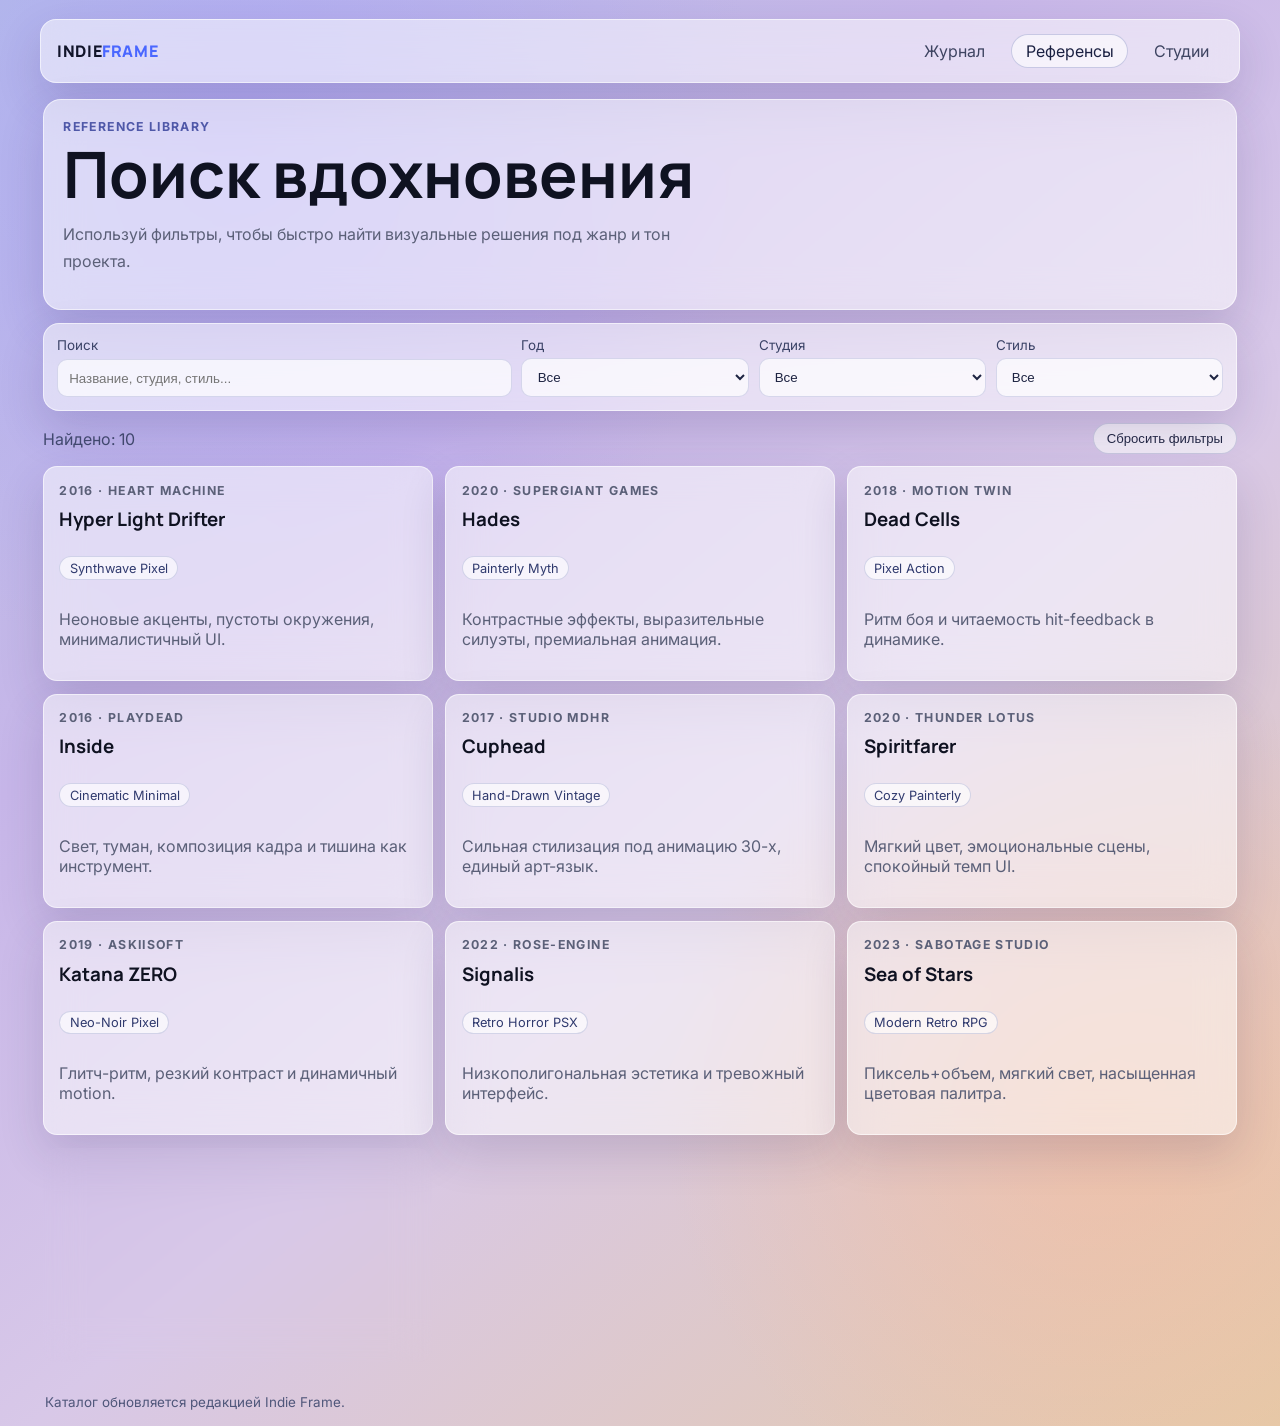
==== references.html @ a99dfbef "Refine UI to modern glassmorphism editorial style" ====
<!doctype html>
<html lang="ru">
  <head>
    <meta charset="UTF-8" />
    <meta name="viewport" content="width=device-width, initial-scale=1.0" />
    <title>Каталог референсов · Indie Frame</title>
    <meta
      name="description"
      content="Поиск референсов для инди игр по годам, студиям и визуальным стилям."
    />
    <link rel="preconnect" href="https://fonts.googleapis.com" />
    <link rel="preconnect" href="https://fonts.gstatic.com" crossorigin />
    <link
      href="https://fonts.googleapis.com/css2?family=Inter:wght@400;500;700;900&family=Manrope:wght@600;700;800&display=swap"
      rel="stylesheet"
    />
    <link rel="stylesheet" href="./styles.css" />
  </head>
  <body>
    <div class="grain"></div>
    <header class="topbar">
      <a class="brand" href="./index.html">INDIE<span>FRAME</span></a>
      <nav>
        <a href="./index.html">Журнал</a>
        <a class="active" href="./references.html">Референсы</a>
        <a href="./studios.html">Студии</a>
      </nav>
    </header>

    <main class="page">
      <section class="page-header">
        <p class="meta">Reference Library</p>
        <h1>Поиск вдохновения</h1>
        <p class="lead">
          Используй фильтры, чтобы быстро найти визуальные решения под жанр и
          тон проекта.
        </p>
      </section>

      <section class="filters">
        <label>
          Поиск
          <input id="searchInput" type="search" placeholder="Название, студия, стиль..." />
        </label>
        <label>
          Год
          <select id="yearFilter"></select>
        </label>
        <label>
          Студия
          <select id="studioFilter"></select>
        </label>
        <label>
          Стиль
          <select id="styleFilter"></select>
        </label>
      </section>

      <section class="result-row">
        <p id="resultCount">Найдено: 0</p>
        <button id="clearFilters" class="btn ghost small">Сбросить фильтры</button>
      </section>

      <section id="referenceGrid" class="reference-grid"></section>
    </main>

    <footer class="footer">
      <p>Каталог обновляется редакцией Indie Frame.</p>
    </footer>
    <script src="./app.js"></script>
  </body>
</html>
---- styles.css ----
:root {
  --text: #0f1221;
  --muted: #5b6078;
  --line: rgba(255, 255, 255, 0.58);
  --panel: rgba(255, 255, 255, 0.52);
  --panel-strong: rgba(255, 255, 255, 0.7);
  --accent: #4a67ff;
  --accent-soft: #8a65ff;
}

* { box-sizing: border-box; }

body {
  margin: 0;
  font-family: Inter, sans-serif;
  color: var(--text);
  background:
    radial-gradient(circle at 18% 10%, rgba(170, 154, 255, 0.5), transparent 32%),
    radial-gradient(circle at 86% 78%, rgba(255, 184, 145, 0.46), transparent 28%),
    linear-gradient(140deg, #b4bee6 0%, #c7b6e9 32%, #d8c8e8 58%, #e5c9a8 100%);
  min-height: 100vh;
}

.grain {
  position: fixed;
  inset: 0;
  pointer-events: none;
  opacity: 0.08;
  background-image: radial-gradient(rgba(255, 255, 255, 0.8) 0.5px, transparent 0.5px);
  background-size: 2px 2px;
}

.topbar,
.hero.editorial,
.feature-card,
.page-header,
.filters,
.ref-card,
.studio-card,
.quick-card,
.hero-media-card {
  border: 1px solid var(--line);
  background: var(--panel);
  backdrop-filter: blur(18px);
  -webkit-backdrop-filter: blur(18px);
  box-shadow: 0 18px 45px rgba(46, 34, 90, 0.16);
}

.topbar {
  max-width: 1200px;
  margin: 1.2rem auto 0;
  padding: 0.85rem 1rem;
  border-radius: 16px;
  display: flex;
  justify-content: space-between;
  align-items: center;
}

.brand {
  text-decoration: none;
  color: #11142a;
  font-family: Manrope, sans-serif;
  font-weight: 800;
  letter-spacing: 0.04em;
}
.brand span { color: var(--accent); }

nav { display: flex; gap: 0.7rem; }
nav a {
  text-decoration: none;
  color: #3e4461;
  padding: 0.38rem 0.84rem;
  border-radius: 999px;
  border: 1px solid transparent;
}
nav a:hover,
nav a.active {
  border-color: rgba(102, 113, 177, 0.32);
  background: rgba(255, 255, 255, 0.62);
  color: #1b2142;
}

.page {
  max-width: 1200px;
  margin: 1rem auto 2rem;
  padding: 0 0.2rem;
}

.hero.editorial {
  border-radius: 28px;
  padding: 1.5rem;
  display: grid;
  grid-template-columns: 1.2fr 0.9fr;
  gap: 1rem;
}

.meta {
  margin: 0;
  color: #4f58a8;
  font-size: 0.77rem;
  letter-spacing: 0.11em;
  text-transform: uppercase;
  font-weight: 700;
}

h1, h2, h3, h4 {
  margin: 0.55rem 0 0.7rem;
  font-family: Manrope, sans-serif;
  color: #0f1221;
}

h1 {
  font-size: clamp(2rem, 5vw, 4rem);
  line-height: 0.98;
  max-width: 680px;
}

.lead {
  color: var(--muted);
  max-width: 650px;
  line-height: 1.65;
}

.hero-actions {
  display: flex;
  gap: 0.6rem;
  margin-top: 1rem;
}

.btn {
  text-decoration: none;
  border-radius: 999px;
  padding: 0.72rem 1.05rem;
  border: 1px solid rgba(105, 114, 170, 0.28);
  color: #232845;
  font-size: 0.92rem;
  background: rgba(255, 255, 255, 0.65);
}

.btn.primary {
  background: linear-gradient(95deg, #141829, #2a2f4d);
  color: #f7f8ff;
  border: none;
  box-shadow: 0 10px 24px rgba(21, 25, 48, 0.22);
}

.btn.small {
  cursor: pointer;
  padding: 0.45rem 0.8rem;
  font-size: 0.82rem;
}

.hero-proof {
  display: flex;
  gap: 0.6rem;
  flex-wrap: wrap;
  margin-top: 1rem;
}

.hero-proof span {
  background: rgba(255, 255, 255, 0.7);
  border: 1px solid rgba(114, 123, 180, 0.28);
  border-radius: 999px;
  padding: 0.32rem 0.65rem;
  font-size: 0.8rem;
  color: #2f365e;
}

.hero-media-card {
  border-radius: 22px;
  padding: 0.95rem;
}

.media-preview {
  border-radius: 16px;
  height: 200px;
  background:
    linear-gradient(180deg, rgba(17, 18, 31, 0.08), rgba(17, 18, 31, 0.28)),
    url("https://images.unsplash.com/photo-1511512578047-dfb367046420?auto=format&fit=crop&w=1200&q=80")
    center/cover;
}

.muted-text {
  color: var(--muted);
  margin: 0.7rem 0;
  font-size: 0.9rem;
}

.mini-stat {
  border: 1px solid rgba(103, 115, 184, 0.23);
  background: rgba(255, 255, 255, 0.72);
  border-radius: 12px;
  padding: 0.5rem 0.6rem;
}

.mini-stat strong { display: block; color: #1f2b6e; }
.mini-stat span { color: var(--muted); font-size: 0.82rem; }

.quick-cards {
  margin-top: 0.9rem;
  display: grid;
  grid-template-columns: repeat(3, 1fr);
  gap: 0.8rem;
}

.quick-card {
  border-radius: 16px;
  padding: 0.9rem;
}

.quick-card p { margin: 0; color: var(--muted); }

.mag-grid {
  margin-top: 0.9rem;
  display: grid;
  grid-template-columns: repeat(12, 1fr);
  gap: 0.8rem;
}

.feature-card {
  grid-column: span 4;
  border-radius: 16px;
  padding: 1rem;
}

.feature-card p { color: var(--muted); }

.feature-card.cover {
  grid-column: span 8;
  min-height: 260px;
  background:
    linear-gradient(180deg, rgba(255, 255, 255, 0.46), rgba(255, 255, 255, 0.68)),
    url("https://images.unsplash.com/photo-1526374965328-7f61d4dc18c5?auto=format&fit=crop&w=1400&q=80")
    center/cover;
}

.feature-card.wide { grid-column: span 8; }

.link-inline {
  color: var(--accent);
  text-decoration: none;
  font-weight: 700;
}

.page-header {
  border-radius: 18px;
  padding: 1.2rem;
}

.filters {
  margin-top: 0.8rem;
  border-radius: 16px;
  padding: 0.8rem;
  display: grid;
  grid-template-columns: 2fr repeat(3, 1fr);
  gap: 0.6rem;
}

.filters label {
  display: grid;
  gap: 0.35rem;
  color: #3a4266;
  font-size: 0.84rem;
}

.filters input,
.filters select {
  width: 100%;
  border-radius: 10px;
  border: 1px solid rgba(116, 125, 185, 0.26);
  background: var(--panel-strong);
  padding: 0.62rem 0.7rem;
  color: #1e2442;
}

.result-row {
  margin-top: 0.75rem;
  display: flex;
  justify-content: space-between;
  align-items: center;
}
.result-row p { margin: 0; color: #434b70; }

.reference-grid {
  margin-top: 0.75rem;
  display: grid;
  grid-template-columns: repeat(3, 1fr);
  gap: 0.8rem;
}

.ref-card {
  border-radius: 14px;
  padding: 0.95rem;
}

.ref-card p { color: var(--muted); }
.ref-card .tag {
  display: inline-block;
  border-radius: 999px;
  border: 1px solid rgba(102, 112, 177, 0.25);
  background: rgba(255, 255, 255, 0.65);
  padding: 0.2rem 0.58rem;
  color: #303a6e;
  font-size: 0.8rem;
}

.studio-grid {
  margin-top: 0.9rem;
  display: grid;
  grid-template-columns: repeat(3, 1fr);
  gap: 0.8rem;
}

.studio-card {
  border-radius: 14px;
  padding: 0.95rem;
}
.studio-card p { color: var(--muted); }
.studio-card span { color: #414c86; font-size: 0.84rem; }

.footer {
  max-width: 1200px;
  margin: 0 auto 1rem;
  padding: 0 0.3rem;
  color: #4f567a;
  font-size: 0.84rem;
}

@media (max-width: 980px) {
  .hero.editorial { grid-template-columns: 1fr; }
  .filters { grid-template-columns: 1fr; }
  .quick-cards,
  .reference-grid,
  .studio-grid { grid-template-columns: 1fr 1fr; }
  .feature-card,
  .feature-card.cover,
  .feature-card.wide { grid-column: span 12; }
}

@media (max-width: 640px) {
  nav { display: none; }
  .quick-cards,
  .reference-grid,
  .studio-grid { grid-template-columns: 1fr; }
  .hero.editorial,
  .page-header { padding: 1rem; }
}
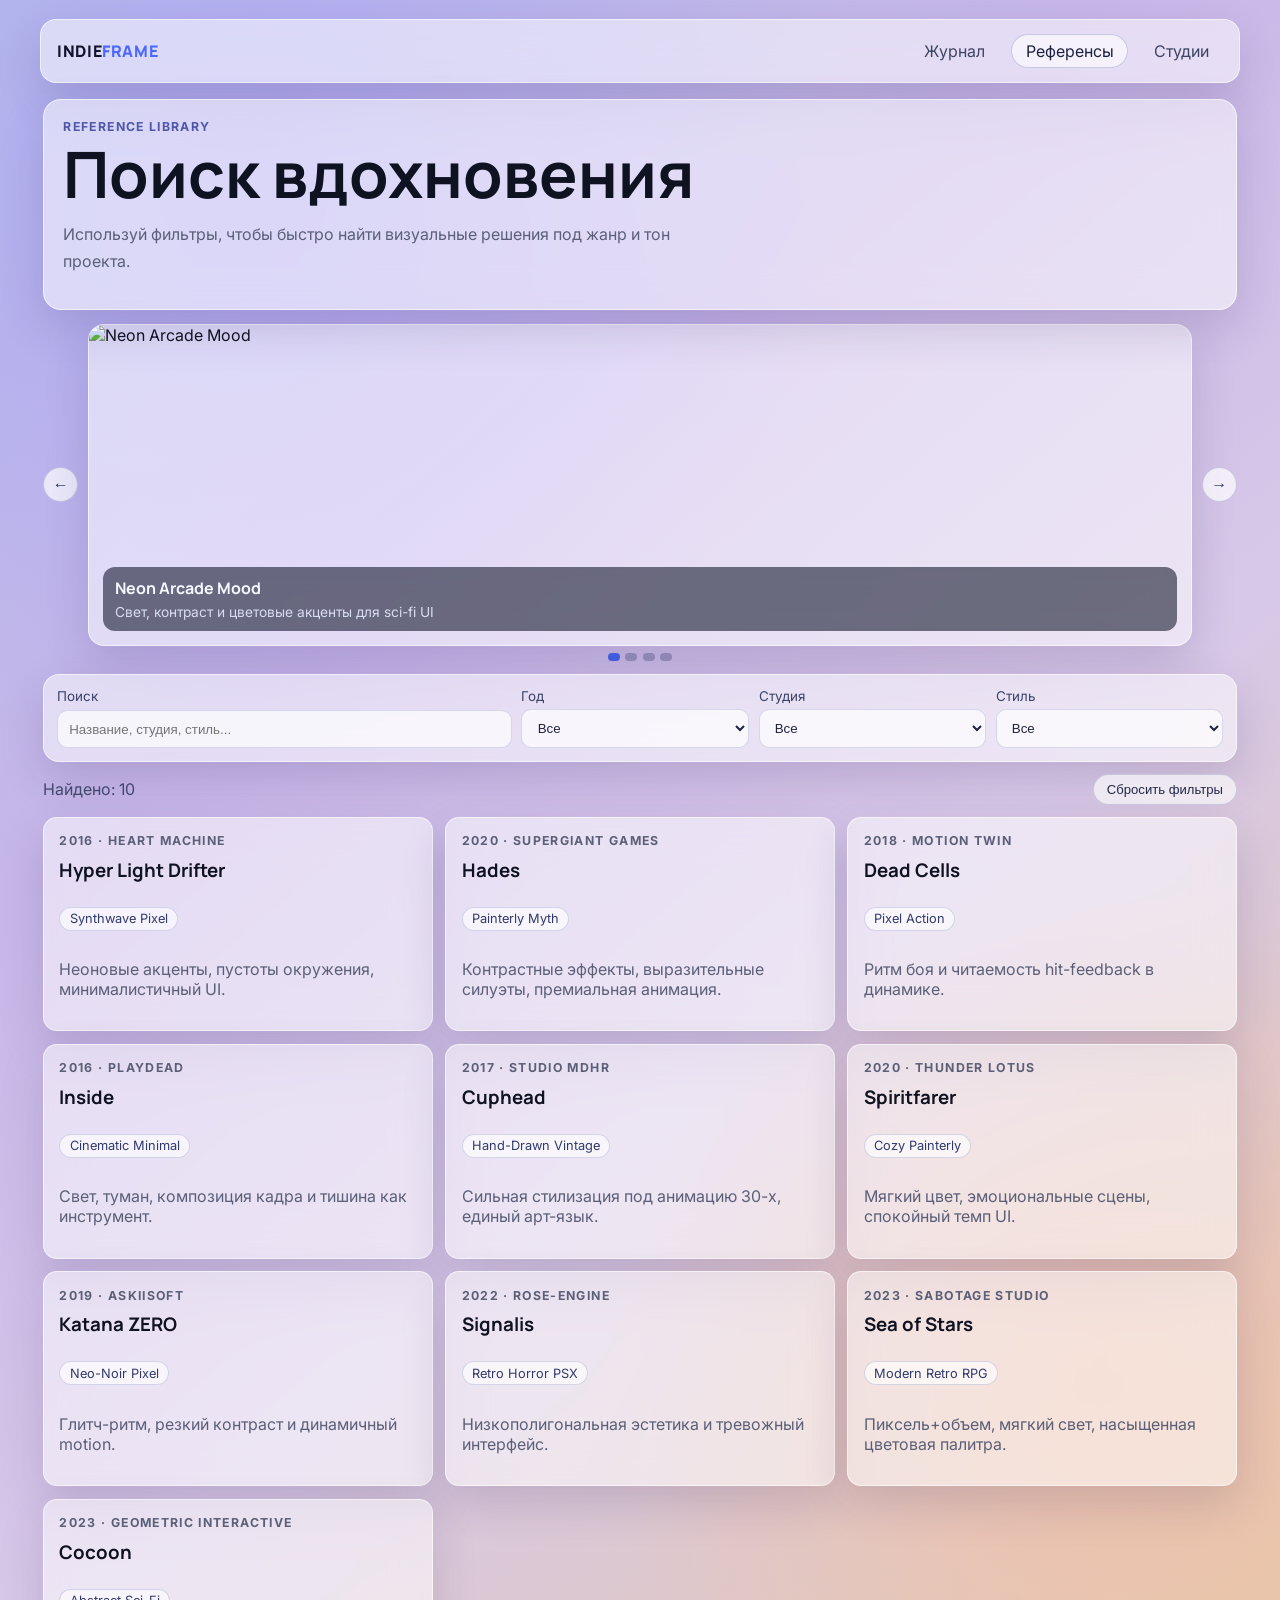
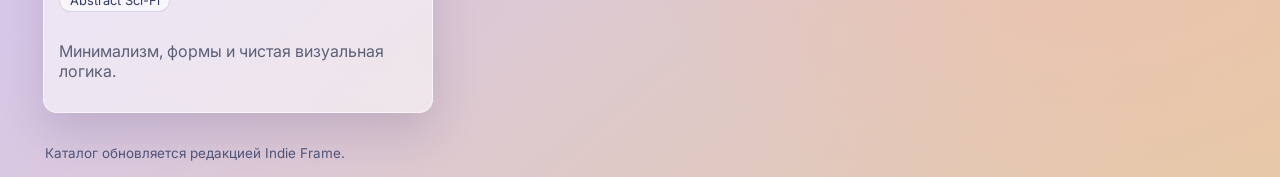
==== commit c39f2a94: "Add inspirational references carousel with real images" ====
--- a/references.html
+++ b/references.html
@@ -37,6 +37,17 @@
         </p>
       </section>
 
+      <section class="carousel" aria-label="Карусель визуальных референсов">
+        <div class="carousel-frame">
+          <button id="carouselPrev" class="carousel-btn" type="button" aria-label="Предыдущий слайд">←</button>
+          <div class="carousel-track-wrap">
+            <div id="carouselTrack" class="carousel-track"></div>
+          </div>
+          <button id="carouselNext" class="carousel-btn" type="button" aria-label="Следующий слайд">→</button>
+        </div>
+        <div id="carouselDots" class="carousel-dots" aria-label="Навигация по слайдам"></div>
+      </section>
+
       <section class="filters">
         <label>
           Поиск
--- a/styles.css
+++ b/styles.css
@@ -135,6 +135,12 @@
   color: #232845;
   font-size: 0.92rem;
   background: rgba(255, 255, 255, 0.65);
+  display: inline-flex;
+  align-items: center;
+  gap: 0.52rem;
+  position: relative;
+  overflow: hidden;
+  transition: transform 220ms ease, box-shadow 220ms ease, background 220ms ease;
 }
 
 .btn.primary {
@@ -142,6 +148,62 @@
   color: #f7f8ff;
   border: none;
   box-shadow: 0 10px 24px rgba(21, 25, 48, 0.22);
+}
+
+.btn::before {
+  content: "";
+  position: absolute;
+  inset: -130% auto -130% -40%;
+  width: 34%;
+  background: linear-gradient(90deg, transparent, rgba(255, 255, 255, 0.38), transparent);
+  transform: rotate(18deg) translateX(-260%);
+  transition: transform 500ms ease;
+}
+
+.btn:hover::before {
+  transform: rotate(18deg) translateX(420%);
+}
+
+.btn:hover {
+  transform: translateY(-2px);
+  box-shadow: 0 14px 30px rgba(32, 39, 78, 0.18);
+}
+
+.cta .btn-icon {
+  width: 1.3rem;
+  height: 1.3rem;
+  display: inline-flex;
+  align-items: center;
+  justify-content: center;
+  border-radius: 999px;
+  font-size: 0.78rem;
+  background: rgba(255, 255, 255, 0.18);
+  border: 1px solid rgba(255, 255, 255, 0.22);
+  transition: transform 220ms ease, box-shadow 220ms ease;
+}
+
+.cta .btn-trail {
+  transition: transform 220ms ease, opacity 220ms ease;
+  opacity: 0.75;
+}
+
+.cta:hover .btn-icon {
+  transform: scale(1.08) rotate(-8deg);
+  box-shadow: 0 0 0 6px rgba(255, 255, 255, 0.08);
+}
+
+.cta:hover .btn-trail {
+  transform: translateX(4px);
+  opacity: 1;
+}
+
+.btn.primary .btn-icon {
+  background: rgba(255, 255, 255, 0.12);
+}
+
+.btn.ghost .btn-icon {
+  background: rgba(74, 103, 255, 0.08);
+  border-color: rgba(74, 103, 255, 0.22);
 }
 
 .btn.small {
@@ -245,6 +307,98 @@
 .page-header {
   border-radius: 18px;
   padding: 1.2rem;
+}
+
+.carousel {
+  margin-top: 0.85rem;
+}
+
+.carousel-frame {
+  display: grid;
+  grid-template-columns: auto 1fr auto;
+  gap: 0.6rem;
+  align-items: center;
+}
+
+.carousel-track-wrap {
+  overflow: hidden;
+  border-radius: 16px;
+  border: 1px solid var(--line);
+  background: var(--panel);
+  box-shadow: 0 18px 45px rgba(46, 34, 90, 0.16);
+}
+
+.carousel-track {
+  display: flex;
+  transition: transform 360ms ease;
+  will-change: transform;
+}
+
+.carousel-slide {
+  min-width: 100%;
+  position: relative;
+  height: 320px;
+}
+
+.carousel-slide img {
+  width: 100%;
+  height: 100%;
+  object-fit: cover;
+  display: block;
+}
+
+.carousel-caption {
+  position: absolute;
+  left: 0.9rem;
+  right: 0.9rem;
+  bottom: 0.9rem;
+  border-radius: 12px;
+  background: rgba(17, 22, 42, 0.58);
+  color: #edf2ff;
+  padding: 0.65rem 0.75rem;
+  backdrop-filter: blur(10px);
+}
+
+.carousel-caption h4 {
+  margin: 0 0 0.3rem;
+  color: #f6f8ff;
+}
+
+.carousel-caption p {
+  margin: 0;
+  color: #d7ddf3;
+  font-size: 0.86rem;
+}
+
+.carousel-btn {
+  border: 1px solid rgba(105, 114, 170, 0.32);
+  background: rgba(255, 255, 255, 0.7);
+  border-radius: 999px;
+  width: 2.2rem;
+  height: 2.2rem;
+  cursor: pointer;
+  color: #27305a;
+  font-size: 1rem;
+}
+
+.carousel-dots {
+  display: flex;
+  gap: 0.35rem;
+  justify-content: center;
+  margin-top: 0.45rem;
+}
+
+.carousel-dots button {
+  width: 0.5rem;
+  height: 0.5rem;
+  border-radius: 999px;
+  border: none;
+  background: rgba(40, 50, 95, 0.3);
+  cursor: pointer;
+}
+
+.carousel-dots button.active {
+  background: #425ddd;
 }
 
 .filters {
@@ -335,6 +489,7 @@
   .feature-card,
   .feature-card.cover,
   .feature-card.wide { grid-column: span 12; }
+  .carousel-slide { height: 260px; }
 }
 
 @media (max-width: 640px) {
@@ -344,4 +499,7 @@
   .studio-grid { grid-template-columns: 1fr; }
   .hero.editorial,
   .page-header { padding: 1rem; }
-}
+  .carousel-frame { grid-template-columns: 1fr; }
+  .carousel-btn { display: none; }
+  .carousel-slide { height: 220px; }
+}
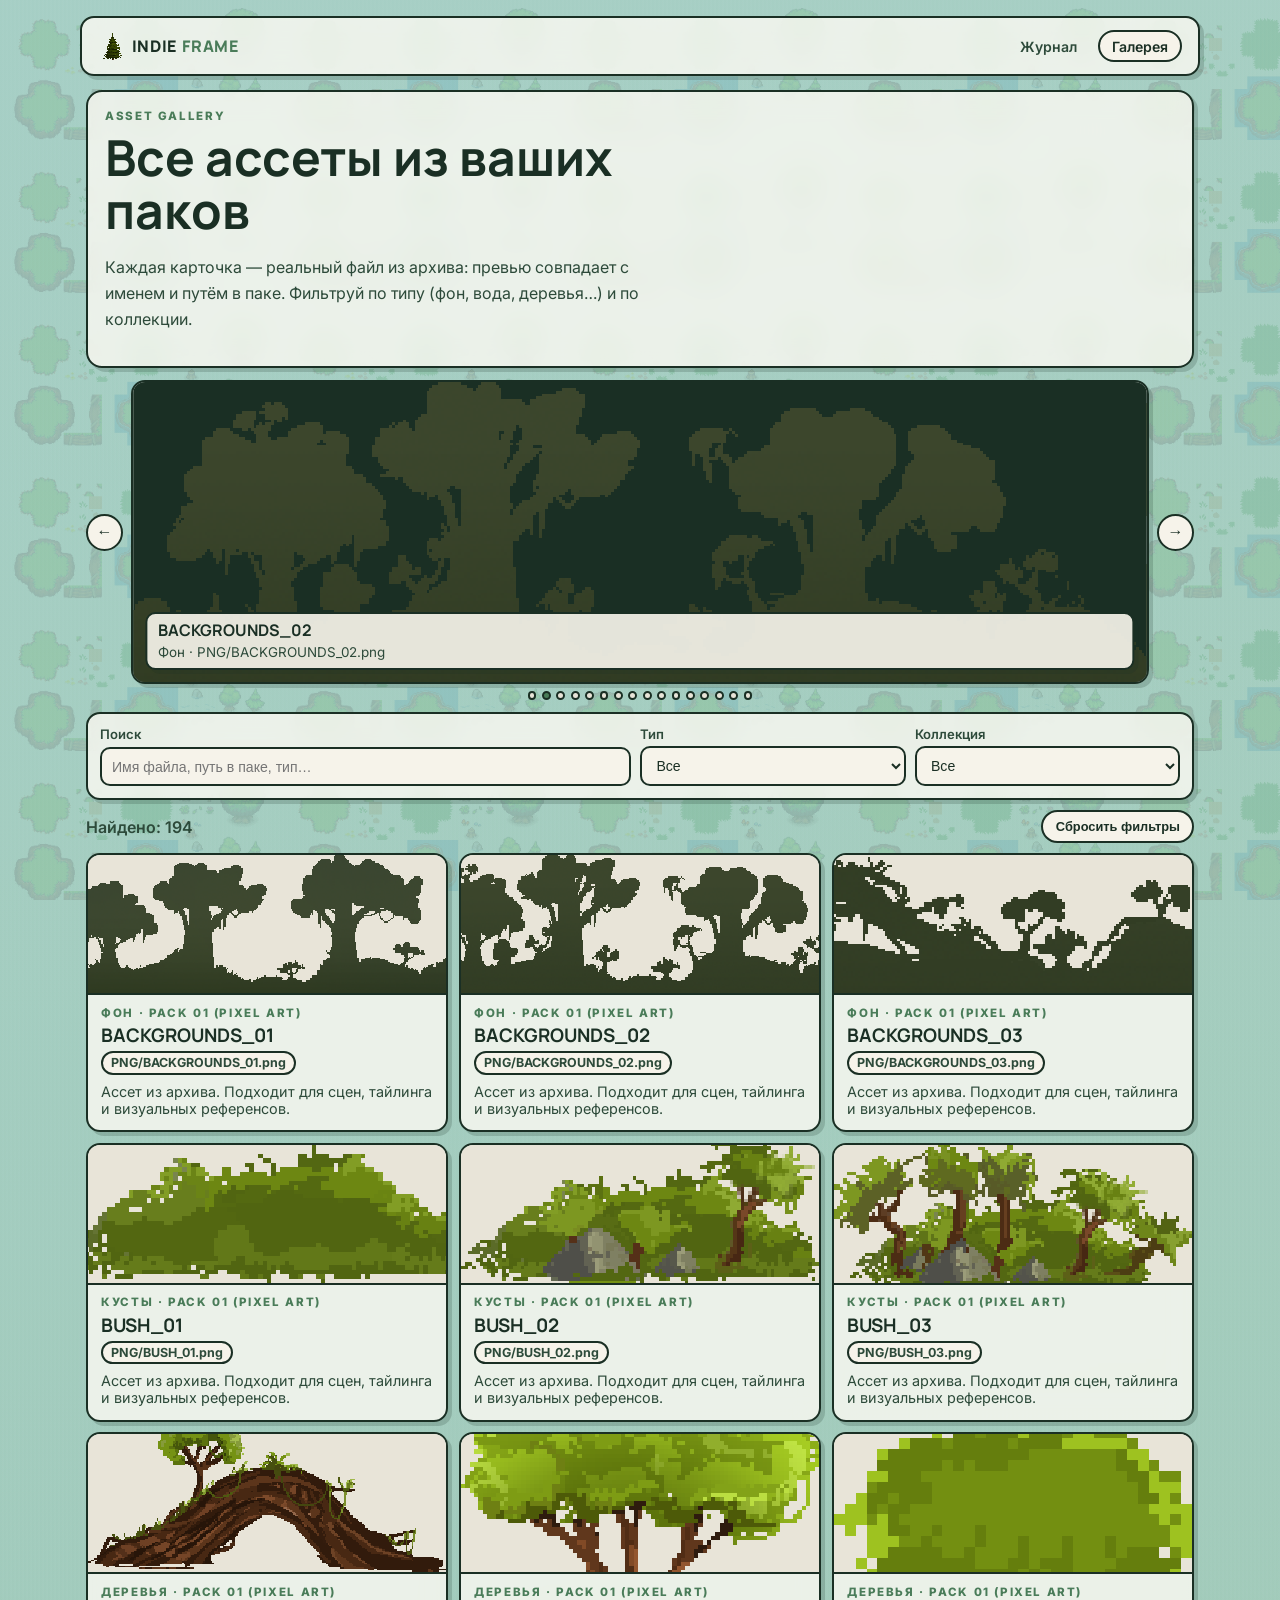
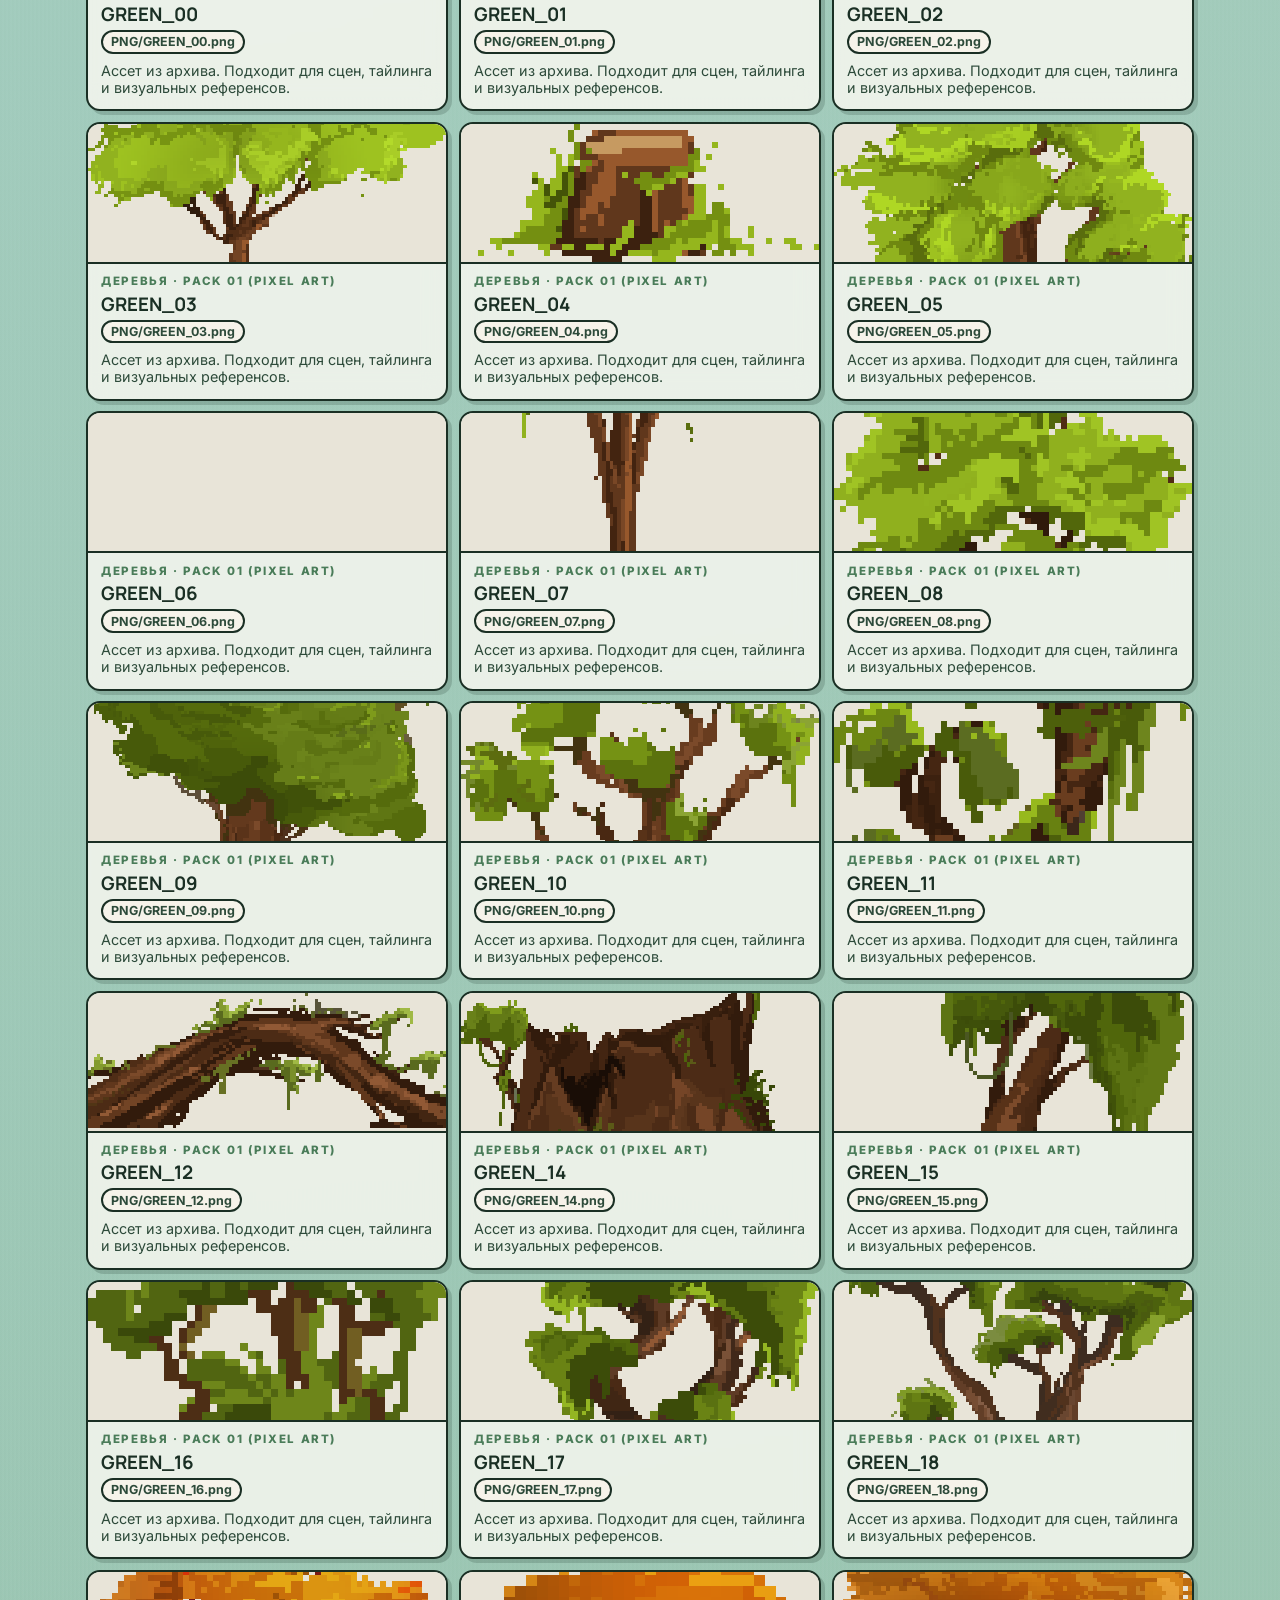
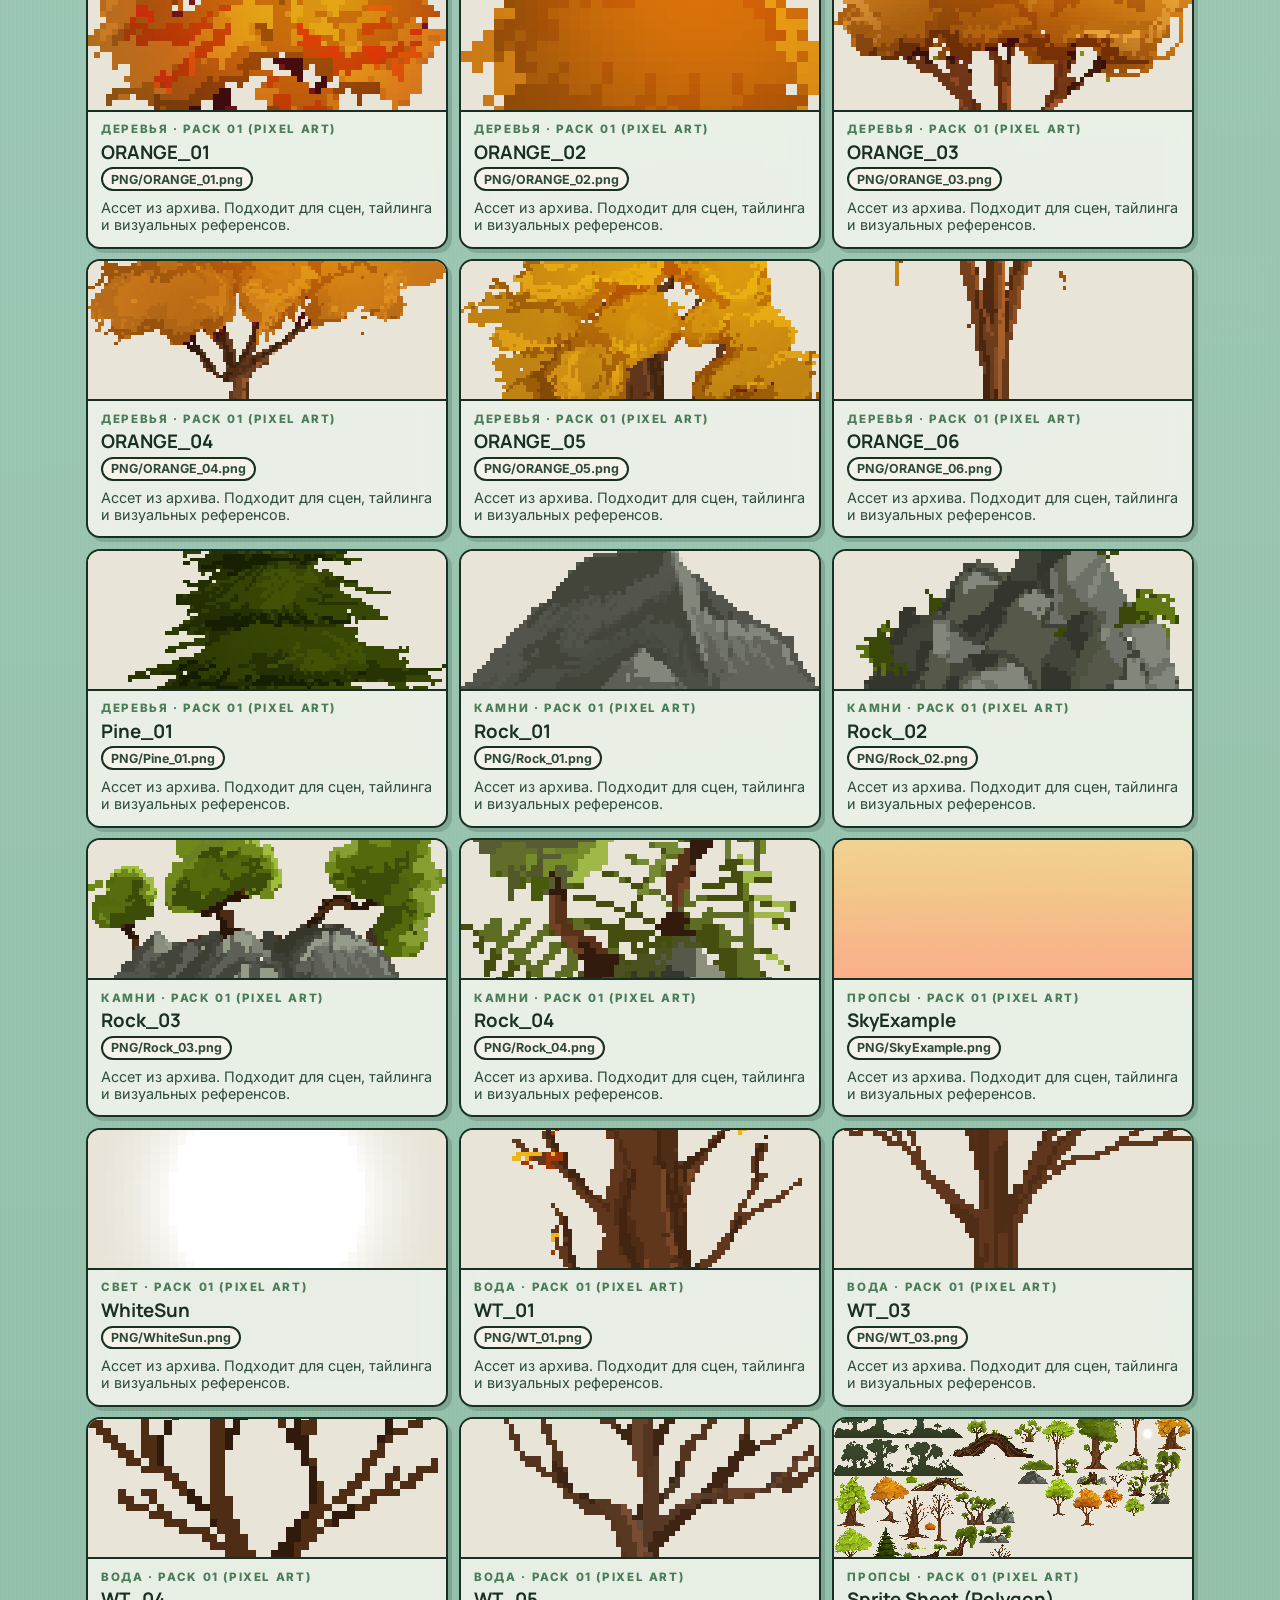
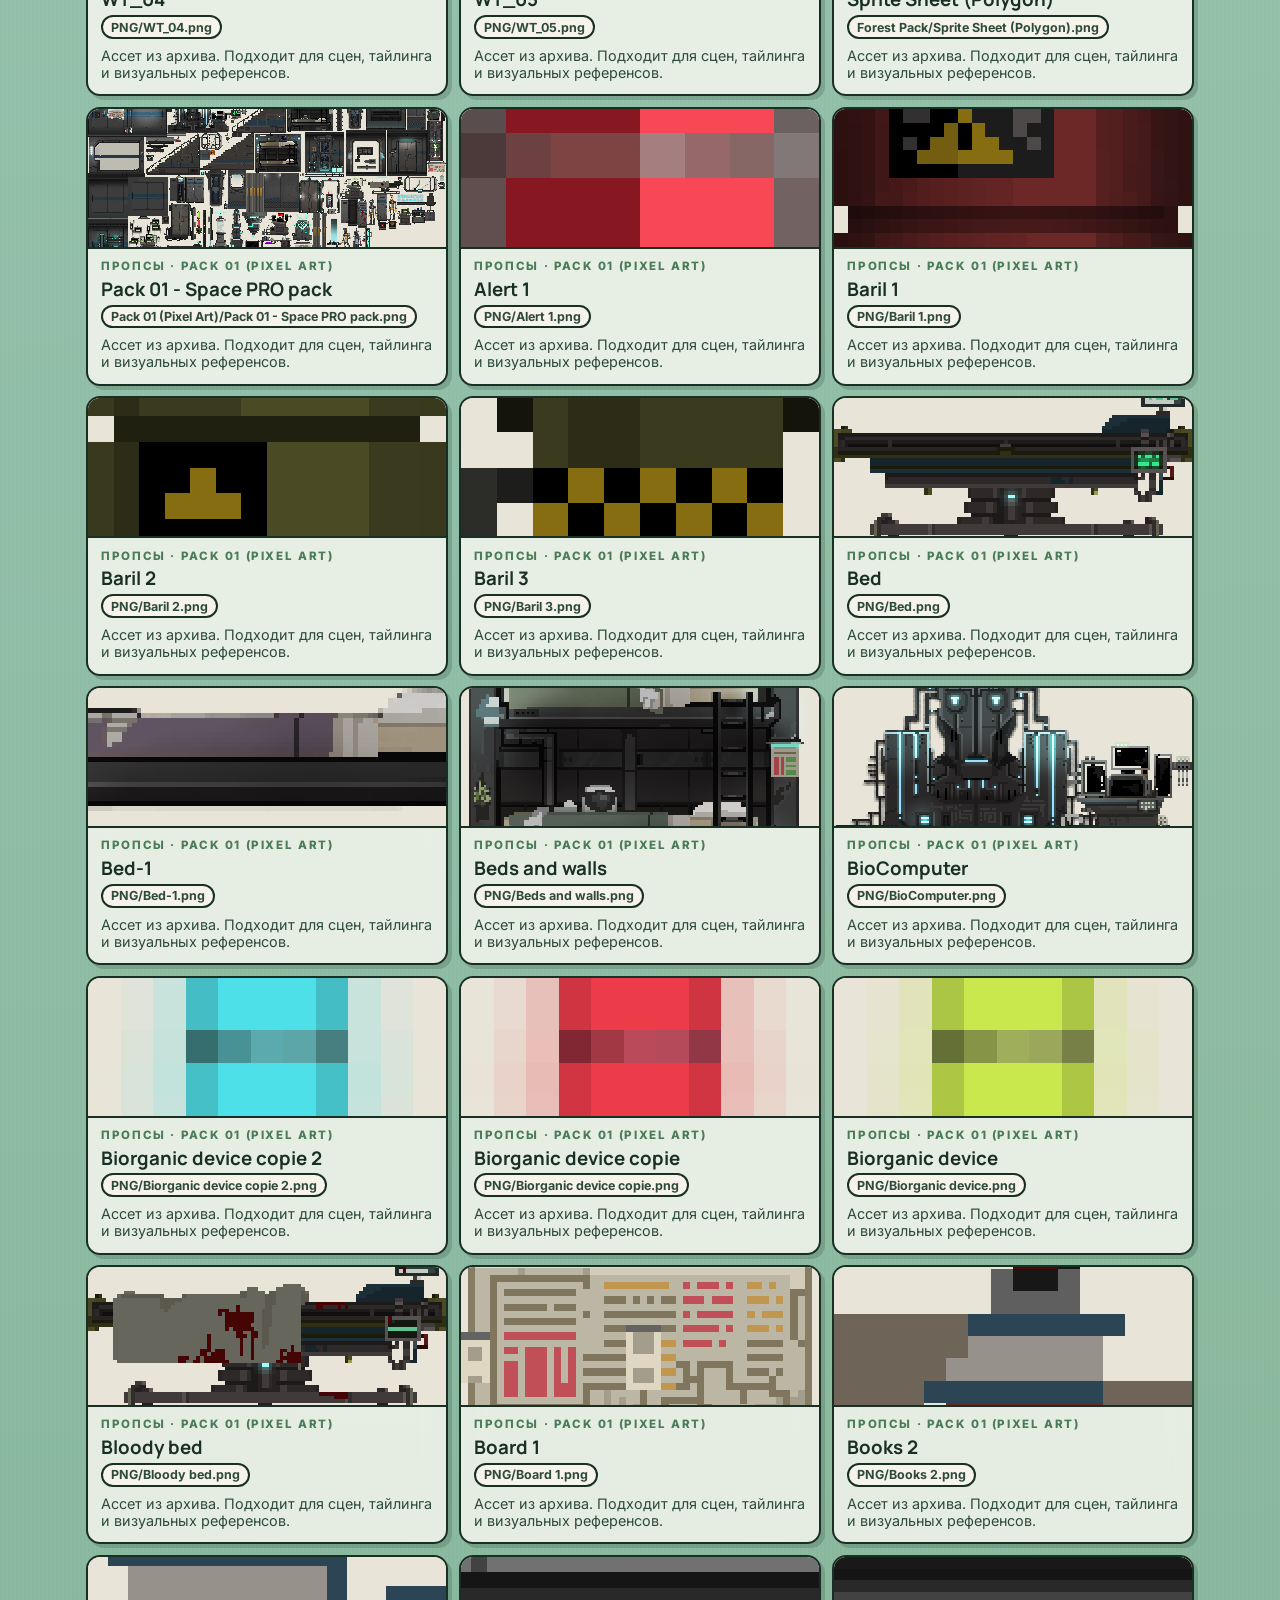
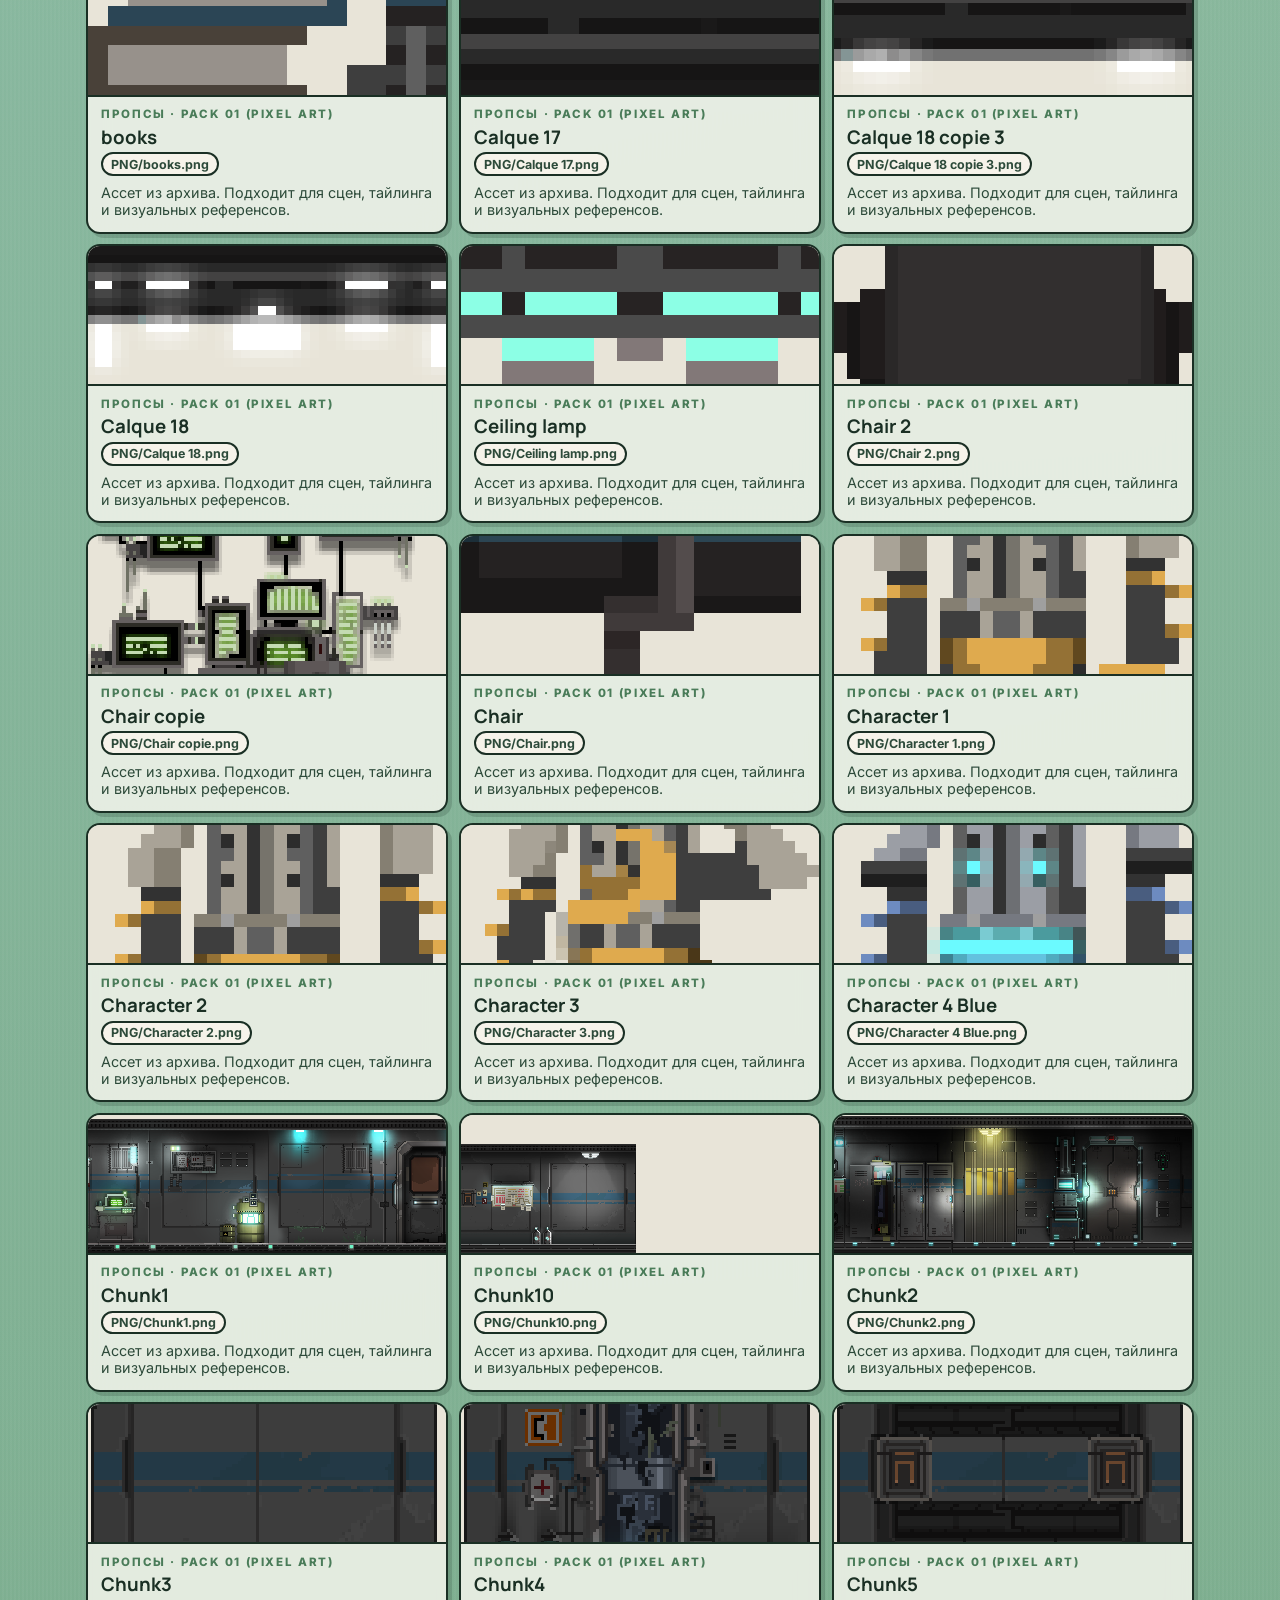
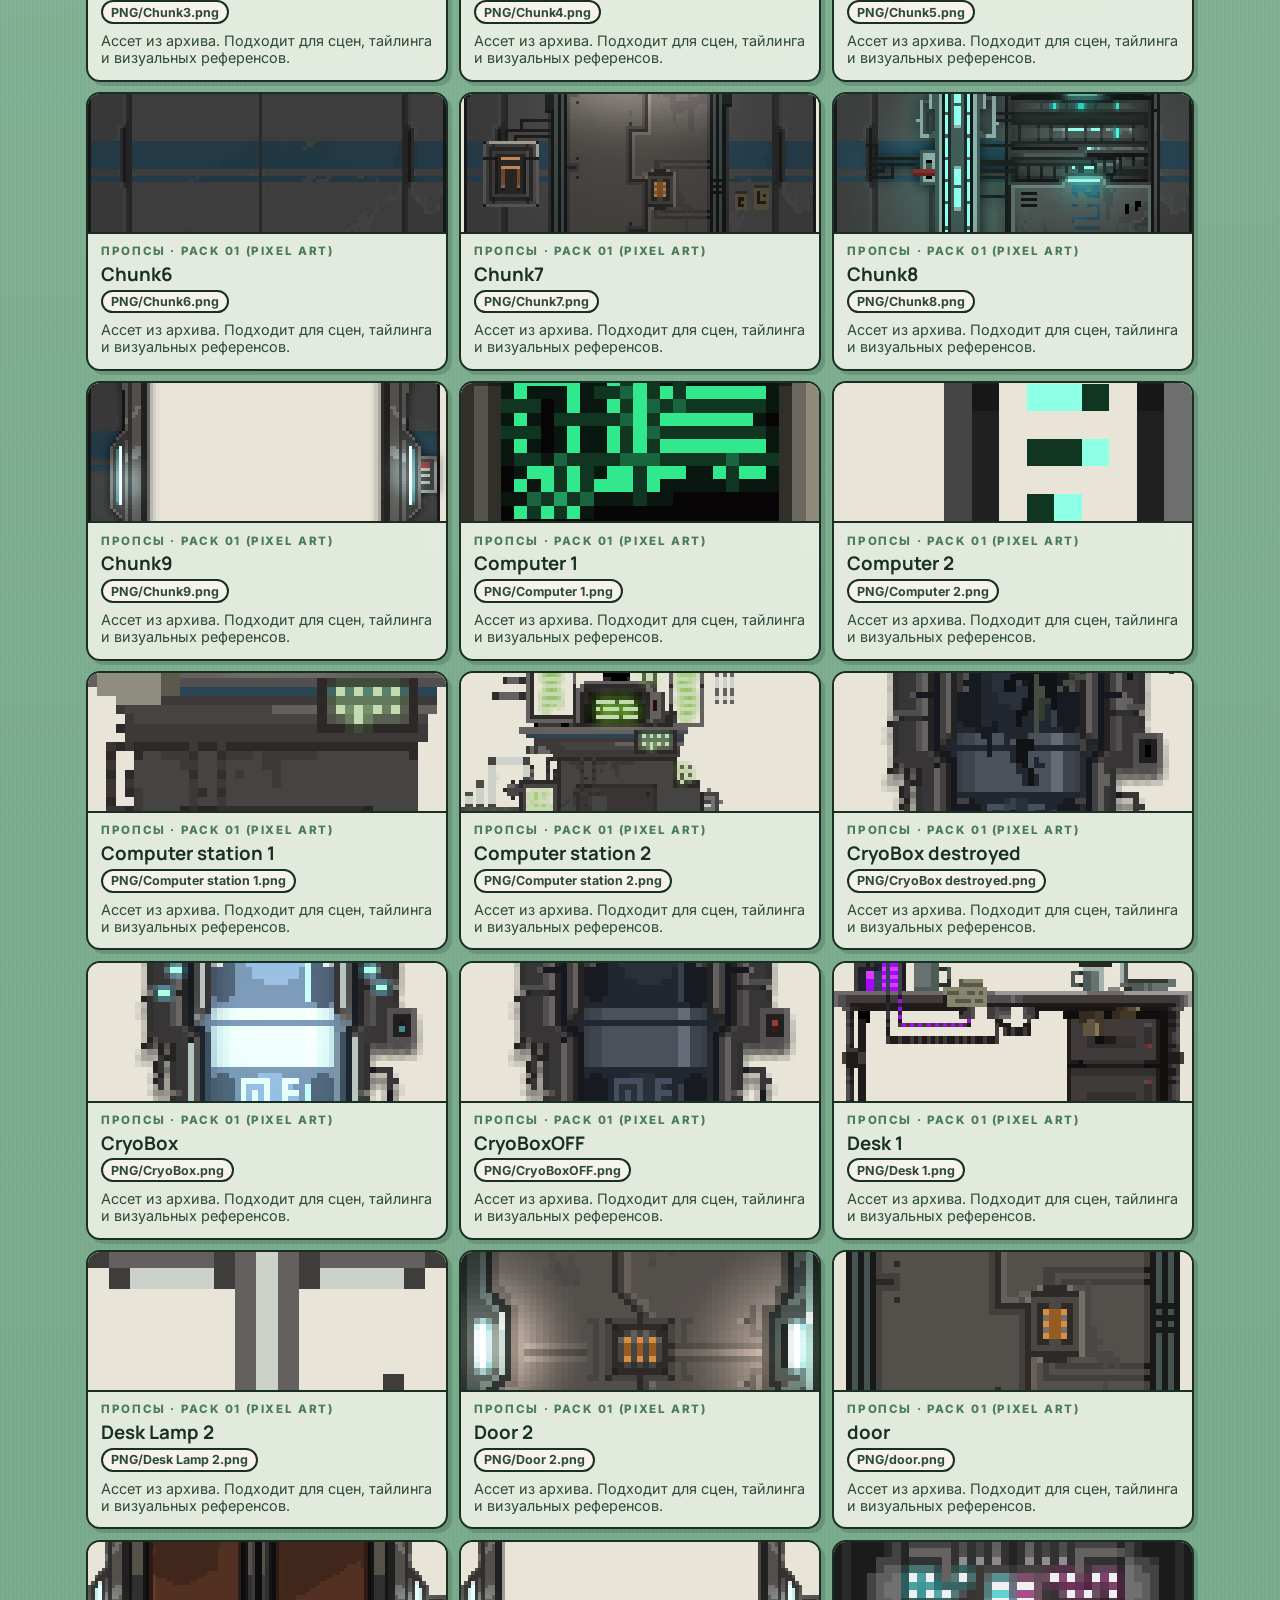
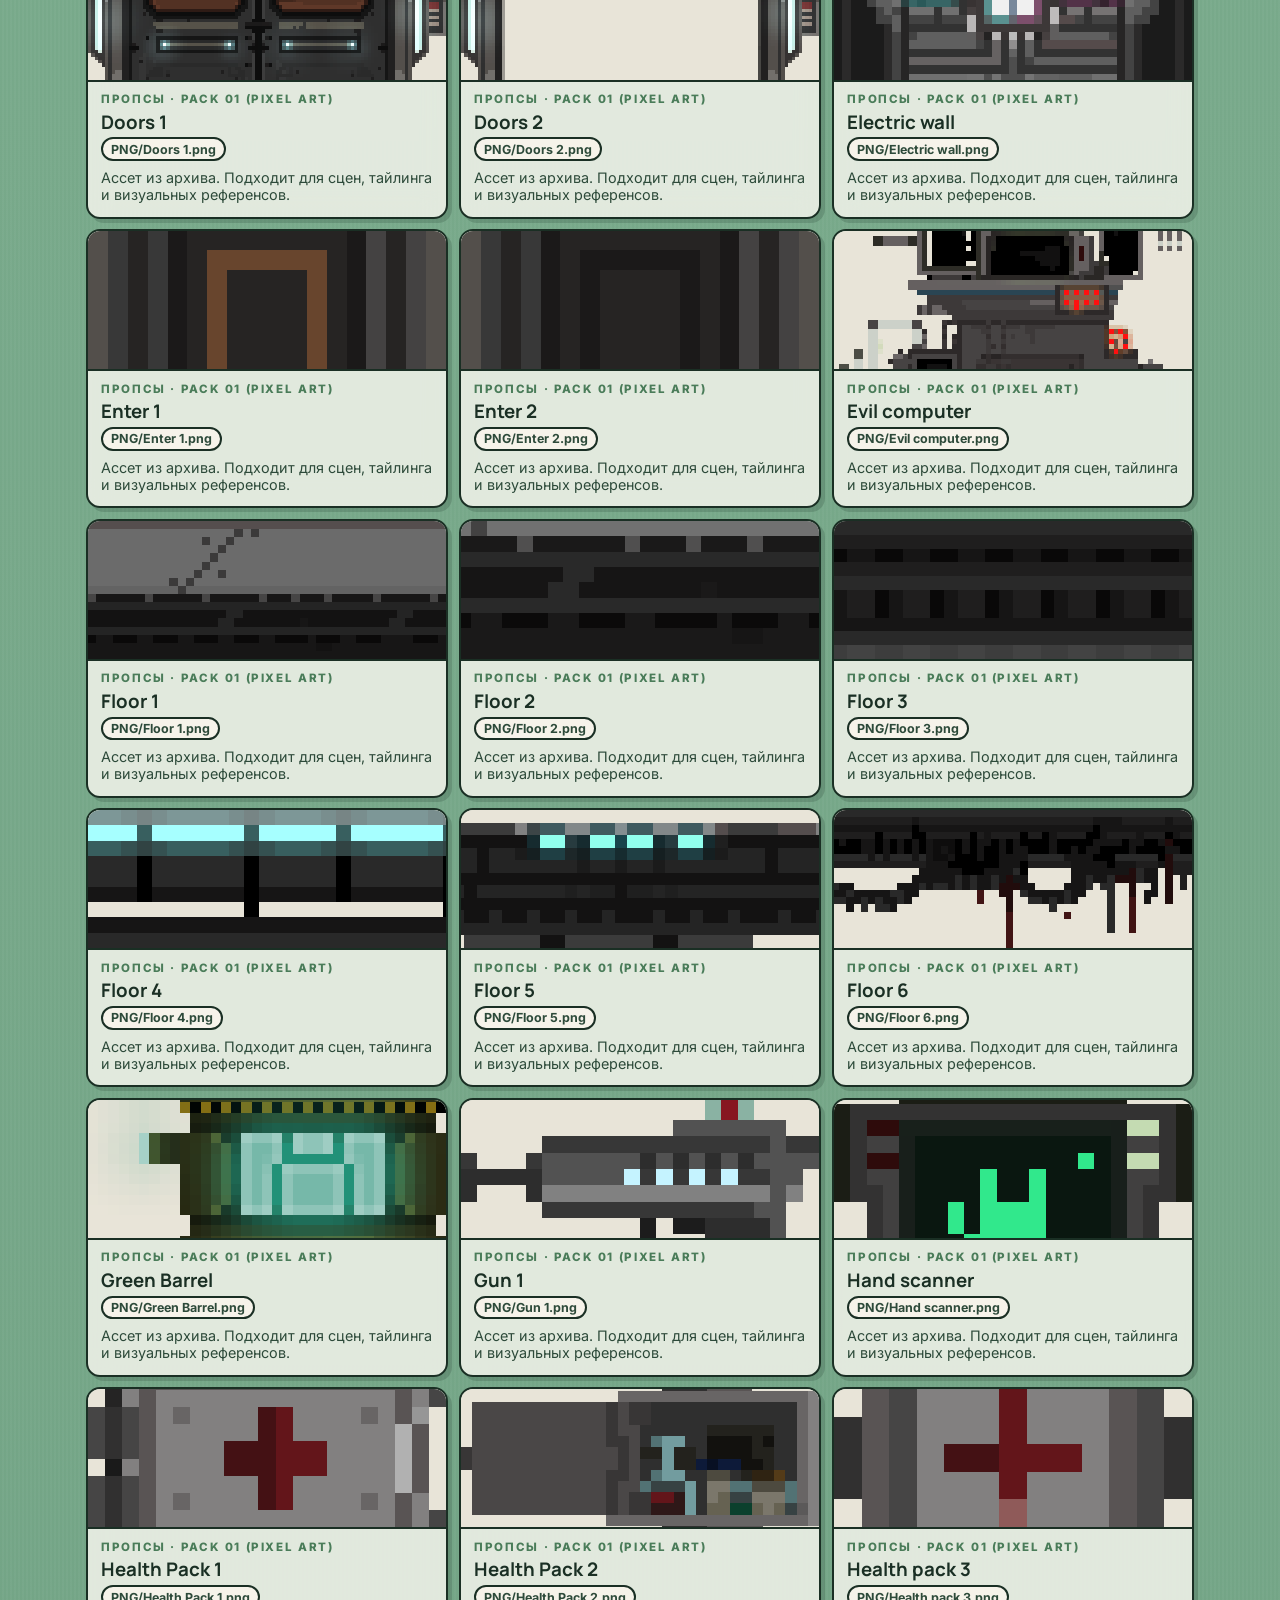
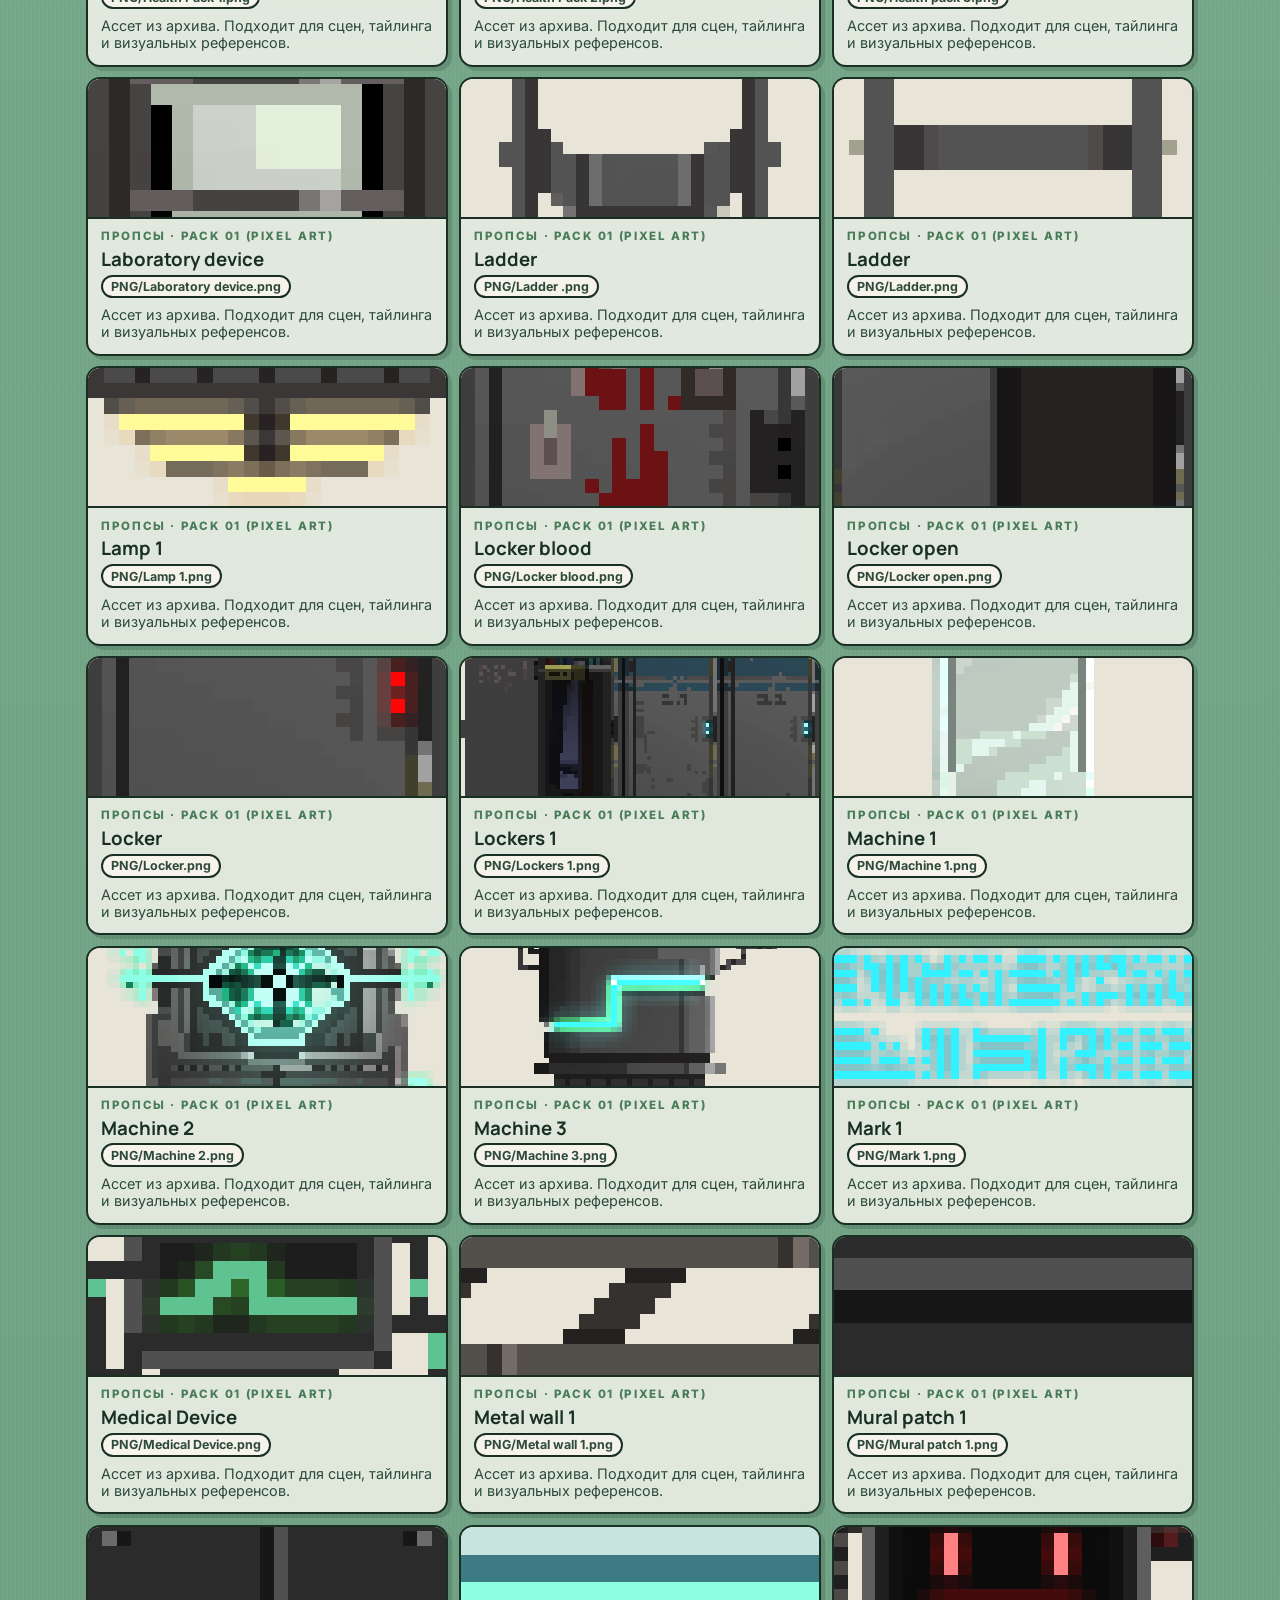
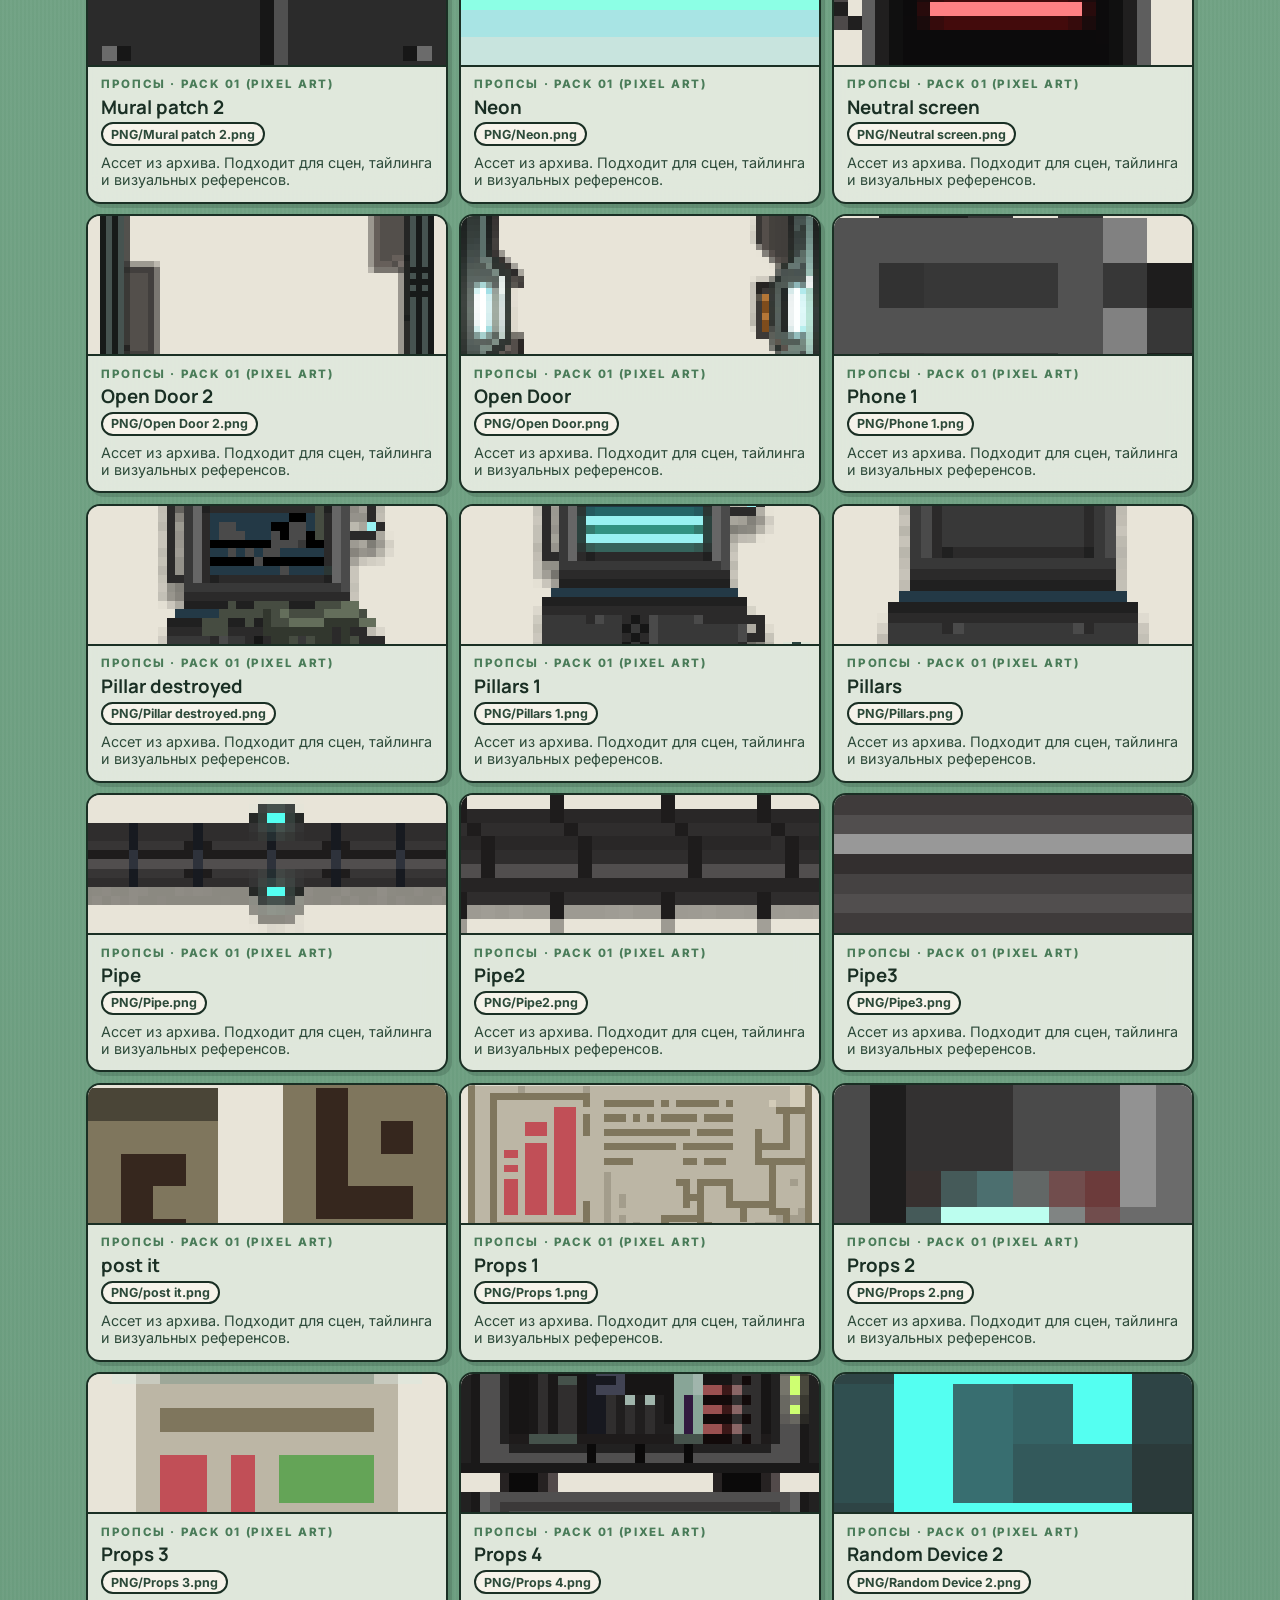
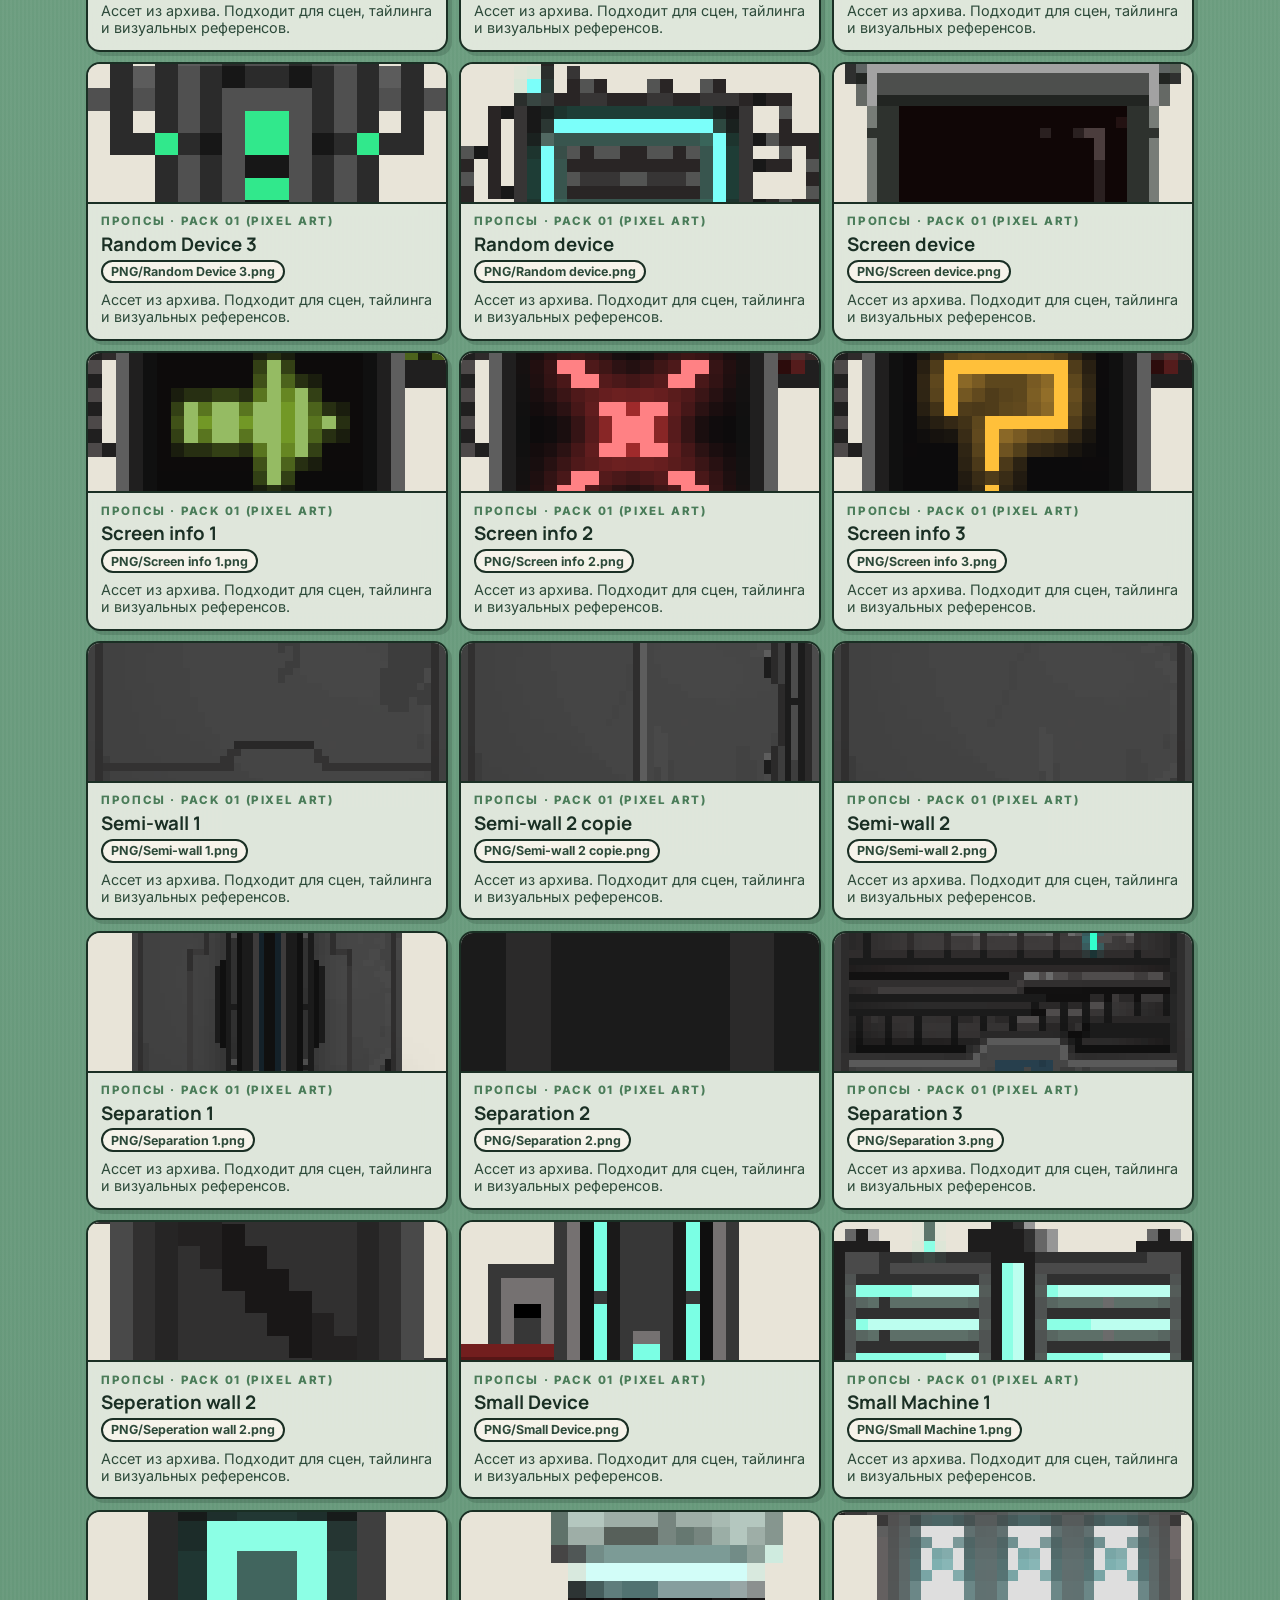
==== commit ee12b2c5: "Full asset gallery: 193 Pack01 PNGs + woods, catalog.json" ====
--- a/references.html
+++ b/references.html
@@ -3,10 +3,10 @@
   <head>
     <meta charset="UTF-8" />
     <meta name="viewport" content="width=device-width, initial-scale=1.0" />
-    <title>Каталог референсов · Indie Frame</title>
+    <title>Галерея ассетов · Indie Frame</title>
     <meta
       name="description"
-      content="Поиск референсов для инди игр по годам, студиям и визуальным стилям."
+      content="Каталог пиксель-ассетов: фоны, тайлы, декор. Фильтры по типу и паку."
     />
     <link rel="preconnect" href="https://fonts.googleapis.com" />
     <link rel="preconnect" href="https://fonts.gstatic.com" crossorigin />
@@ -22,22 +22,23 @@
       <a class="brand" href="./index.html">INDIE<span>FRAME</span></a>
       <nav>
         <a href="./index.html">Журнал</a>
-        <a class="active" href="./references.html">Референсы</a>
-        <a href="./studios.html">Студии</a>
+        <a class="active" href="./references.html">Галерея</a>
       </nav>
     </header>
 
     <main class="page">
       <section class="page-header">
-        <p class="meta">Reference Library</p>
-        <h1>Поиск вдохновения</h1>
+        <p class="meta">Asset gallery</p>
+        <h1>Все ассеты из ваших паков</h1>
         <p class="lead">
-          Используй фильтры, чтобы быстро найти визуальные решения под жанр и
-          тон проекта.
+          Каждая карточка — реальный файл из архива: превью совпадает с именем и
+          путём в паке. Фильтруй по типу (фон, вода, деревья…) и по коллекции.
         </p>
       </section>
 
-      <section class="carousel" aria-label="Карусель визуальных референсов">
+      <p id="catalogLoading" class="catalog-loading">Загрузка каталога…</p>
+
+      <section class="carousel" aria-label="Подборка из галереи">
         <div class="carousel-frame">
           <button id="carouselPrev" class="carousel-btn" type="button" aria-label="Предыдущий слайд">←</button>
           <div class="carousel-track-wrap">
@@ -51,32 +52,32 @@
       <section class="filters">
         <label>
           Поиск
-          <input id="searchInput" type="search" placeholder="Название, студия, стиль..." />
+          <input
+            id="searchInput"
+            type="search"
+            placeholder="Имя файла, путь в паке, тип…"
+          />
         </label>
         <label>
-          Год
-          <select id="yearFilter"></select>
+          Тип
+          <select id="categoryFilter"></select>
         </label>
         <label>
-          Студия
-          <select id="studioFilter"></select>
-        </label>
-        <label>
-          Стиль
-          <select id="styleFilter"></select>
+          Коллекция
+          <select id="packFilter"></select>
         </label>
       </section>
 
       <section class="result-row">
         <p id="resultCount">Найдено: 0</p>
-        <button id="clearFilters" class="btn ghost small">Сбросить фильтры</button>
+        <button id="clearFilters" class="btn ghost small" type="button">Сбросить фильтры</button>
       </section>
 
-      <section id="referenceGrid" class="reference-grid"></section>
+      <section id="referenceGrid" class="reference-grid" tabindex="-1"></section>
     </main>
 
     <footer class="footer">
-      <p>Каталог обновляется редакцией Indie Frame.</p>
+      <p>Каталог строится из assets/catalog.json — все превью из ваших zip.</p>
     </footer>
     <script src="./app.js"></script>
   </body>
--- a/styles.css
+++ b/styles.css
@@ -1,33 +1,73 @@
 :root {
-  --text: #0f1221;
-  --muted: #5b6078;
-  --line: rgba(255, 255, 255, 0.58);
-  --panel: rgba(255, 255, 255, 0.52);
-  --panel-strong: rgba(255, 255, 255, 0.7);
-  --accent: #4a67ff;
-  --accent-soft: #8a65ff;
-}
-
-* { box-sizing: border-box; }
+  --ink: #1a2f24;
+  --ink-soft: #2d4a3a;
+  --cream: #f6f3ea;
+  --cream-dark: #e8e4d8;
+  --moss: #4a7c59;
+  --moss-light: #7cb88a;
+  --sky: #a8d4e6;
+  --sun: #e8c547;
+  --panel: rgba(255, 252, 245, 0.78);
+  --line: rgba(26, 47, 36, 0.22);
+  --shadow-pixel: 4px 4px 0 rgba(26, 47, 36, 0.18);
+}
+
+* {
+  box-sizing: border-box;
+}
 
 body {
   margin: 0;
-  font-family: Inter, sans-serif;
-  color: var(--text);
-  background:
-    radial-gradient(circle at 18% 10%, rgba(170, 154, 255, 0.5), transparent 32%),
-    radial-gradient(circle at 86% 78%, rgba(255, 184, 145, 0.46), transparent 28%),
-    linear-gradient(140deg, #b4bee6 0%, #c7b6e9 32%, #d8c8e8 58%, #e5c9a8 100%);
+  font-family: Inter, system-ui, sans-serif;
+  color: var(--ink);
+  background-color: #8fb89a;
+  background-image:
+    linear-gradient(165deg, rgba(168, 212, 230, 0.55) 0%, transparent 42%),
+    linear-gradient(200deg, rgba(232, 197, 71, 0.12) 0%, transparent 35%),
+    repeating-linear-gradient(
+      90deg,
+      transparent,
+      transparent 2px,
+      rgba(255, 255, 255, 0.03) 2px,
+      rgba(255, 255, 255, 0.03) 4px
+    ),
+    linear-gradient(180deg, #9bc9a8 0%, #7aab8c 45%, #5d8f72 100%);
   min-height: 100vh;
+}
+
+body::before {
+  content: "";
+  position: fixed;
+  inset: 0;
+  pointer-events: none;
+  opacity: 0.14;
+  background-image: url("./assets/img/woods-tileset.png");
+  background-size: 280px auto;
+  background-repeat: repeat;
+  mix-blend-mode: multiply;
+}
+
+.pixel-art {
+  image-rendering: pixelated;
+  image-rendering: -moz-crisp-edges;
+  image-rendering: crisp-edges;
 }
 
 .grain {
   position: fixed;
   inset: 0;
   pointer-events: none;
-  opacity: 0.08;
-  background-image: radial-gradient(rgba(255, 255, 255, 0.8) 0.5px, transparent 0.5px);
+  opacity: 0.06;
+  background-image: radial-gradient(rgba(255, 255, 255, 0.7) 0.5px, transparent 0.5px);
   background-size: 2px 2px;
+}
+
+.pixel-panel {
+  background: var(--panel);
+  border: 2px solid var(--ink);
+  border-radius: 14px;
+  box-shadow: var(--shadow-pixel);
+  backdrop-filter: blur(10px);
 }
 
 .topbar,
@@ -38,468 +78,677 @@
 .ref-card,
 .studio-card,
 .quick-card,
-.hero-media-card {
-  border: 1px solid var(--line);
+.hero-media-card,
+.carousel-track-wrap {
   background: var(--panel);
-  backdrop-filter: blur(18px);
-  -webkit-backdrop-filter: blur(18px);
-  box-shadow: 0 18px 45px rgba(46, 34, 90, 0.16);
+  border: 2px solid var(--ink);
+  border-radius: 14px;
+  box-shadow: var(--shadow-pixel);
+  backdrop-filter: blur(12px);
 }
 
 .topbar {
-  max-width: 1200px;
-  margin: 1.2rem auto 0;
-  padding: 0.85rem 1rem;
-  border-radius: 16px;
+  max-width: 1120px;
+  margin: 1rem auto 0;
+  padding: 0.75rem 1rem;
   display: flex;
   justify-content: space-between;
   align-items: center;
+  position: relative;
+  z-index: 2;
 }
 
 .brand {
   text-decoration: none;
-  color: #11142a;
-  font-family: Manrope, sans-serif;
+  color: var(--ink);
+  font-family: Manrope, system-ui, sans-serif;
   font-weight: 800;
   letter-spacing: 0.04em;
-}
-.brand span { color: var(--accent); }
-
-nav { display: flex; gap: 0.7rem; }
+  display: inline-flex;
+  align-items: center;
+  gap: 0.35rem;
+}
+
+.brand::before {
+  content: "";
+  width: 28px;
+  height: 28px;
+  background: url("./assets/img/deco-pine.png") center / contain no-repeat;
+  image-rendering: pixelated;
+}
+
+.brand span {
+  color: var(--moss);
+}
+
+nav {
+  display: flex;
+  gap: 0.45rem;
+}
+
 nav a {
   text-decoration: none;
-  color: #3e4461;
-  padding: 0.38rem 0.84rem;
+  color: var(--ink-soft);
+  padding: 0.35rem 0.75rem;
   border-radius: 999px;
-  border: 1px solid transparent;
-}
+  border: 2px solid transparent;
+  font-size: 0.88rem;
+  font-weight: 600;
+}
+
 nav a:hover,
 nav a.active {
-  border-color: rgba(102, 113, 177, 0.32);
-  background: rgba(255, 255, 255, 0.62);
-  color: #1b2142;
+  background: var(--cream);
+  border-color: var(--ink);
+  color: var(--ink);
 }
 
 .page {
-  max-width: 1200px;
-  margin: 1rem auto 2rem;
-  padding: 0 0.2rem;
+  max-width: 1120px;
+  margin: 0.85rem auto 2rem;
+  padding: 0 0.35rem;
+  position: relative;
+  z-index: 1;
 }
 
 .hero.editorial {
-  border-radius: 28px;
-  padding: 1.5rem;
-  display: grid;
-  grid-template-columns: 1.2fr 0.9fr;
+  border-radius: 20px;
+  padding: 1.35rem;
+  display: grid;
+  grid-template-columns: 1.05fr 0.95fr;
   gap: 1rem;
+  background:
+    linear-gradient(135deg, rgba(255, 252, 245, 0.92), rgba(232, 244, 236, 0.88)),
+    url("./assets/img/ref-bg-02.png") right 12% center / min(52%, 420px) no-repeat;
 }
 
 .meta {
   margin: 0;
-  color: #4f58a8;
-  font-size: 0.77rem;
-  letter-spacing: 0.11em;
+  color: var(--moss);
+  font-size: 0.72rem;
+  letter-spacing: 0.14em;
   text-transform: uppercase;
-  font-weight: 700;
-}
-
-h1, h2, h3, h4 {
-  margin: 0.55rem 0 0.7rem;
-  font-family: Manrope, sans-serif;
-  color: #0f1221;
+  font-weight: 800;
+}
+
+h1,
+h2,
+h3,
+h4 {
+  margin: 0.45rem 0 0.65rem;
+  font-family: Manrope, system-ui, sans-serif;
+  color: var(--ink);
+  line-height: 1.08;
 }
 
 h1 {
-  font-size: clamp(2rem, 5vw, 4rem);
-  line-height: 0.98;
-  max-width: 680px;
+  font-size: clamp(1.85rem, 4.5vw, 3.1rem);
+  max-width: 640px;
 }
 
 .lead {
-  color: var(--muted);
-  max-width: 650px;
+  color: var(--ink-soft);
+  max-width: 560px;
   line-height: 1.65;
+  font-size: 1rem;
 }
 
 .hero-actions {
   display: flex;
-  gap: 0.6rem;
+  flex-wrap: wrap;
+  gap: 0.55rem;
   margin-top: 1rem;
 }
 
 .btn {
   text-decoration: none;
   border-radius: 999px;
-  padding: 0.72rem 1.05rem;
-  border: 1px solid rgba(105, 114, 170, 0.28);
-  color: #232845;
-  font-size: 0.92rem;
-  background: rgba(255, 255, 255, 0.65);
+  padding: 0.68rem 1.05rem;
+  border: 2px solid var(--ink);
+  color: var(--ink);
+  font-size: 0.9rem;
+  font-weight: 700;
+  background: var(--cream);
   display: inline-flex;
   align-items: center;
-  gap: 0.52rem;
+  gap: 0.5rem;
   position: relative;
   overflow: hidden;
-  transition: transform 220ms ease, box-shadow 220ms ease, background 220ms ease;
-}
-
-.btn.primary {
-  background: linear-gradient(95deg, #141829, #2a2f4d);
-  color: #f7f8ff;
-  border: none;
-  box-shadow: 0 10px 24px rgba(21, 25, 48, 0.22);
+  transition: transform 200ms ease, box-shadow 200ms ease;
 }
 
 .btn::before {
   content: "";
   position: absolute;
-  inset: -130% auto -130% -40%;
-  width: 34%;
-  background: linear-gradient(90deg, transparent, rgba(255, 255, 255, 0.38), transparent);
-  transform: rotate(18deg) translateX(-260%);
-  transition: transform 500ms ease;
+  inset: -120% auto -120% -35%;
+  width: 32%;
+  background: linear-gradient(90deg, transparent, rgba(255, 255, 255, 0.45), transparent);
+  transform: rotate(16deg) translateX(-280%);
+  transition: transform 480ms ease;
 }
 
 .btn:hover::before {
-  transform: rotate(18deg) translateX(420%);
+  transform: rotate(16deg) translateX(380%);
 }
 
 .btn:hover {
-  transform: translateY(-2px);
-  box-shadow: 0 14px 30px rgba(32, 39, 78, 0.18);
+  transform: translate(-2px, -2px);
+  box-shadow: 6px 6px 0 rgba(26, 47, 36, 0.2);
+}
+
+.btn.primary {
+  background: linear-gradient(95deg, #1a2f24, #2d4a3a);
+  color: var(--cream);
+}
+
+.btn.small {
+  cursor: pointer;
+  padding: 0.42rem 0.78rem;
+  font-size: 0.8rem;
 }
 
 .cta .btn-icon {
-  width: 1.3rem;
-  height: 1.3rem;
+  width: 1.25rem;
+  height: 1.25rem;
   display: inline-flex;
   align-items: center;
   justify-content: center;
   border-radius: 999px;
-  font-size: 0.78rem;
-  background: rgba(255, 255, 255, 0.18);
-  border: 1px solid rgba(255, 255, 255, 0.22);
-  transition: transform 220ms ease, box-shadow 220ms ease;
+  font-size: 0.72rem;
+  background: rgba(255, 255, 255, 0.15);
+  border: 1px solid rgba(255, 255, 255, 0.28);
+  transition: transform 200ms ease;
 }
 
 .cta .btn-trail {
-  transition: transform 220ms ease, opacity 220ms ease;
-  opacity: 0.75;
+  transition: transform 200ms ease;
+  opacity: 0.85;
 }
 
 .cta:hover .btn-icon {
-  transform: scale(1.08) rotate(-8deg);
-  box-shadow: 0 0 0 6px rgba(255, 255, 255, 0.08);
+  transform: scale(1.06) rotate(-6deg);
 }
 
 .cta:hover .btn-trail {
   transform: translateX(4px);
-  opacity: 1;
 }
 
 .btn.primary .btn-icon {
   background: rgba(255, 255, 255, 0.12);
-}
-
-.btn.ghost .btn-icon {
-  background: rgba(74, 103, 255, 0.08);
-  border-color: rgba(74, 103, 255, 0.22);
-}
-
-.btn.small {
-  cursor: pointer;
-  padding: 0.45rem 0.8rem;
-  font-size: 0.82rem;
+  border-color: rgba(255, 255, 255, 0.22);
 }
 
 .hero-proof {
   display: flex;
-  gap: 0.6rem;
   flex-wrap: wrap;
+  gap: 0.45rem;
   margin-top: 1rem;
 }
 
 .hero-proof span {
-  background: rgba(255, 255, 255, 0.7);
-  border: 1px solid rgba(114, 123, 180, 0.28);
+  background: var(--cream);
+  border: 2px solid var(--ink);
   border-radius: 999px;
-  padding: 0.32rem 0.65rem;
+  padding: 0.28rem 0.6rem;
+  font-size: 0.76rem;
+  font-weight: 600;
+  color: var(--ink-soft);
+}
+
+.hero-media-card {
+  border-radius: 18px;
+  padding: 0.85rem;
+}
+
+.media-preview {
+  border-radius: 12px;
+  height: 200px;
+  border: 2px solid var(--ink);
+  overflow: hidden;
+  background: var(--cream-dark);
+}
+
+.media-preview img {
+  width: 100%;
+  height: 100%;
+  object-fit: cover;
+  object-position: center;
+}
+
+.muted-text {
+  color: var(--ink-soft);
+  margin: 0.65rem 0;
+  font-size: 0.88rem;
+}
+
+.mini-stat {
+  border: 2px solid var(--ink);
+  border-radius: 10px;
+  padding: 0.45rem 0.55rem;
+  background: var(--cream);
+}
+
+.mini-stat strong {
+  display: block;
+  color: var(--moss);
+}
+
+.mini-stat span {
+  color: var(--ink-soft);
   font-size: 0.8rem;
-  color: #2f365e;
-}
-
-.hero-media-card {
-  border-radius: 22px;
-  padding: 0.95rem;
-}
-
-.media-preview {
-  border-radius: 16px;
-  height: 200px;
-  background:
-    linear-gradient(180deg, rgba(17, 18, 31, 0.08), rgba(17, 18, 31, 0.28)),
-    url("https://images.unsplash.com/photo-1511512578047-dfb367046420?auto=format&fit=crop&w=1200&q=80")
-    center/cover;
-}
-
-.muted-text {
-  color: var(--muted);
-  margin: 0.7rem 0;
-  font-size: 0.9rem;
-}
-
-.mini-stat {
-  border: 1px solid rgba(103, 115, 184, 0.23);
-  background: rgba(255, 255, 255, 0.72);
-  border-radius: 12px;
-  padding: 0.5rem 0.6rem;
-}
-
-.mini-stat strong { display: block; color: #1f2b6e; }
-.mini-stat span { color: var(--muted); font-size: 0.82rem; }
+}
 
 .quick-cards {
-  margin-top: 0.9rem;
+  margin-top: 0.85rem;
   display: grid;
   grid-template-columns: repeat(3, 1fr);
-  gap: 0.8rem;
+  gap: 0.65rem;
 }
 
 .quick-card {
-  border-radius: 16px;
-  padding: 0.9rem;
-}
-
-.quick-card p { margin: 0; color: var(--muted); }
+  border-radius: 14px;
+  padding: 0.85rem;
+  display: grid;
+  grid-template-columns: 52px 1fr;
+  gap: 0.65rem;
+  align-items: start;
+}
+
+.quick-card img {
+  width: 52px;
+  height: 52px;
+  object-fit: contain;
+  image-rendering: pixelated;
+}
+
+.quick-card h4 {
+  margin: 0 0 0.35rem;
+  font-size: 1rem;
+}
+
+.quick-card p {
+  margin: 0;
+  color: var(--ink-soft);
+  font-size: 0.88rem;
+}
 
 .mag-grid {
-  margin-top: 0.9rem;
+  margin-top: 0.85rem;
   display: grid;
   grid-template-columns: repeat(12, 1fr);
-  gap: 0.8rem;
+  gap: 0.65rem;
 }
 
 .feature-card {
   grid-column: span 4;
-  border-radius: 16px;
-  padding: 1rem;
-}
-
-.feature-card p { color: var(--muted); }
+  border-radius: 14px;
+  padding: 0.95rem;
+}
+
+.feature-card p {
+  color: var(--ink-soft);
+}
 
 .feature-card.cover {
   grid-column: span 8;
-  min-height: 260px;
+  min-height: 240px;
   background:
-    linear-gradient(180deg, rgba(255, 255, 255, 0.46), rgba(255, 255, 255, 0.68)),
-    url("https://images.unsplash.com/photo-1526374965328-7f61d4dc18c5?auto=format&fit=crop&w=1400&q=80")
-    center/cover;
-}
-
-.feature-card.wide { grid-column: span 8; }
+    linear-gradient(120deg, rgba(255, 252, 245, 0.94), rgba(255, 252, 245, 0.72)),
+    url("./assets/img/ref-bg-01.png") right bottom / 55% no-repeat;
+}
+
+.feature-card.wide {
+  grid-column: span 8;
+}
 
 .link-inline {
-  color: var(--accent);
-  text-decoration: none;
-  font-weight: 700;
+  color: var(--moss);
+  font-weight: 800;
+  text-decoration: underline;
+  text-underline-offset: 3px;
 }
 
 .page-header {
-  border-radius: 18px;
-  padding: 1.2rem;
+  border-radius: 16px;
+  padding: 1.1rem;
 }
 
 .carousel {
-  margin-top: 0.85rem;
+  margin-top: 0.75rem;
 }
 
 .carousel-frame {
   display: grid;
   grid-template-columns: auto 1fr auto;
-  gap: 0.6rem;
+  gap: 0.5rem;
   align-items: center;
 }
 
 .carousel-track-wrap {
   overflow: hidden;
-  border-radius: 16px;
-  border: 1px solid var(--line);
-  background: var(--panel);
-  box-shadow: 0 18px 45px rgba(46, 34, 90, 0.16);
+  border-radius: 14px;
 }
 
 .carousel-track {
   display: flex;
   transition: transform 360ms ease;
-  will-change: transform;
 }
 
 .carousel-slide {
   min-width: 100%;
   position: relative;
-  height: 320px;
+  height: 300px;
+  background: var(--ink);
 }
 
 .carousel-slide img {
   width: 100%;
   height: 100%;
   object-fit: cover;
+  object-position: center;
   display: block;
 }
 
 .carousel-caption {
   position: absolute;
-  left: 0.9rem;
-  right: 0.9rem;
-  bottom: 0.9rem;
-  border-radius: 12px;
-  background: rgba(17, 22, 42, 0.58);
-  color: #edf2ff;
-  padding: 0.65rem 0.75rem;
-  backdrop-filter: blur(10px);
+  left: 0.75rem;
+  right: 0.75rem;
+  bottom: 0.75rem;
+  border-radius: 10px;
+  background: rgba(246, 243, 234, 0.92);
+  border: 2px solid var(--ink);
+  color: var(--ink);
+  padding: 0.55rem 0.65rem;
+  box-shadow: var(--shadow-pixel);
 }
 
 .carousel-caption h4 {
-  margin: 0 0 0.3rem;
-  color: #f6f8ff;
+  margin: 0 0 0.25rem;
 }
 
 .carousel-caption p {
   margin: 0;
-  color: #d7ddf3;
-  font-size: 0.86rem;
+  color: var(--ink-soft);
+  font-size: 0.84rem;
 }
 
 .carousel-btn {
-  border: 1px solid rgba(105, 114, 170, 0.32);
-  background: rgba(255, 255, 255, 0.7);
+  border: 2px solid var(--ink);
+  background: var(--cream);
   border-radius: 999px;
-  width: 2.2rem;
-  height: 2.2rem;
+  width: 2.35rem;
+  height: 2.35rem;
   cursor: pointer;
-  color: #27305a;
+  color: var(--ink);
   font-size: 1rem;
+  font-weight: 800;
+}
+
+.carousel-btn:hover {
+  transform: translate(-1px, -1px);
+  box-shadow: 4px 4px 0 rgba(26, 47, 36, 0.2);
 }
 
 .carousel-dots {
   display: flex;
   gap: 0.35rem;
   justify-content: center;
-  margin-top: 0.45rem;
+  margin-top: 0.4rem;
 }
 
 .carousel-dots button {
-  width: 0.5rem;
-  height: 0.5rem;
+  width: 0.55rem;
+  height: 0.55rem;
   border-radius: 999px;
-  border: none;
-  background: rgba(40, 50, 95, 0.3);
+  border: 2px solid var(--ink);
+  background: var(--cream-dark);
   cursor: pointer;
+  padding: 0;
 }
 
 .carousel-dots button.active {
-  background: #425ddd;
+  background: var(--moss);
 }
 
 .filters {
-  margin-top: 0.8rem;
-  border-radius: 16px;
-  padding: 0.8rem;
-  display: grid;
-  grid-template-columns: 2fr repeat(3, 1fr);
-  gap: 0.6rem;
+  margin-top: 0.75rem;
+  border-radius: 14px;
+  padding: 0.75rem;
+  display: grid;
+  grid-template-columns: 2fr 1fr 1fr;
+  gap: 0.55rem;
 }
 
 .filters label {
   display: grid;
-  gap: 0.35rem;
-  color: #3a4266;
-  font-size: 0.84rem;
+  gap: 0.3rem;
+  color: var(--ink-soft);
+  font-size: 0.82rem;
+  font-weight: 600;
 }
 
 .filters input,
 .filters select {
   width: 100%;
+  padding: 0.55rem 0.65rem;
   border-radius: 10px;
-  border: 1px solid rgba(116, 125, 185, 0.26);
-  background: var(--panel-strong);
-  padding: 0.62rem 0.7rem;
-  color: #1e2442;
+  border: 2px solid var(--ink);
+  background: var(--cream);
+  color: var(--ink);
+  font-size: 0.88rem;
 }
 
 .result-row {
-  margin-top: 0.75rem;
+  margin-top: 0.65rem;
   display: flex;
   justify-content: space-between;
   align-items: center;
-}
-.result-row p { margin: 0; color: #434b70; }
+  flex-wrap: wrap;
+  gap: 0.5rem;
+}
+
+.result-row p {
+  margin: 0;
+  color: var(--ink-soft);
+  font-weight: 600;
+}
 
 .reference-grid {
-  margin-top: 0.75rem;
+  margin-top: 0.65rem;
   display: grid;
   grid-template-columns: repeat(3, 1fr);
-  gap: 0.8rem;
+  gap: 0.65rem;
 }
 
 .ref-card {
   border-radius: 14px;
-  padding: 0.95rem;
-}
-
-.ref-card p { color: var(--muted); }
+  padding: 0;
+  overflow: hidden;
+  display: flex;
+  flex-direction: column;
+}
+
+.ref-card-visual {
+  height: 140px;
+  background: var(--cream-dark);
+  border-bottom: 2px solid var(--ink);
+}
+
+.ref-card-img {
+  width: 100%;
+  height: 100%;
+  object-fit: cover;
+  object-position: center;
+}
+
+.ref-card .meta,
+.ref-card h3,
+.ref-card .tag,
+.ref-card p {
+  padding-left: 0.85rem;
+  padding-right: 0.85rem;
+}
+
+.ref-card .meta {
+  margin-top: 0.65rem;
+}
+
+.ref-card h3 {
+  margin-top: 0.35rem;
+  margin-bottom: 0.35rem;
+}
+
+.ref-card p:last-child {
+  padding-bottom: 0.85rem;
+  margin: 0;
+  color: var(--ink-soft);
+  font-size: 0.9rem;
+}
+
 .ref-card .tag {
   display: inline-block;
+  margin: 0 0.85rem 0.5rem;
+  padding: 0.15rem 0.5rem;
   border-radius: 999px;
-  border: 1px solid rgba(102, 112, 177, 0.25);
-  background: rgba(255, 255, 255, 0.65);
-  padding: 0.2rem 0.58rem;
-  color: #303a6e;
-  font-size: 0.8rem;
+  border: 2px solid var(--ink);
+  background: var(--cream);
+  color: var(--ink-soft);
+  font-size: 0.78rem;
+  font-weight: 700;
+  width: fit-content;
 }
 
 .studio-grid {
-  margin-top: 0.9rem;
+  margin-top: 0.75rem;
   display: grid;
   grid-template-columns: repeat(3, 1fr);
-  gap: 0.8rem;
+  gap: 0.65rem;
 }
 
 .studio-card {
   border-radius: 14px;
-  padding: 0.95rem;
-}
-.studio-card p { color: var(--muted); }
-.studio-card span { color: #414c86; font-size: 0.84rem; }
+  padding: 0;
+  overflow: hidden;
+  display: grid;
+  grid-template-columns: 96px 1fr;
+}
+
+.studio-thumb {
+  background: var(--cream-dark);
+  border-right: 2px solid var(--ink);
+  display: flex;
+  align-items: center;
+  justify-content: center;
+  padding: 0.5rem;
+}
+
+.studio-thumb img {
+  width: 72px;
+  height: 72px;
+  object-fit: contain;
+  image-rendering: pixelated;
+}
+
+.studio-body {
+  padding: 0.75rem 0.85rem;
+}
+
+.studio-body h3 {
+  margin-top: 0;
+}
+
+.studio-body p {
+  margin: 0 0 0.45rem;
+  color: var(--ink-soft);
+  font-size: 0.88rem;
+}
+
+.studio-body span {
+  font-size: 0.82rem;
+  color: var(--moss);
+  font-weight: 700;
+}
 
 .footer {
-  max-width: 1200px;
+  max-width: 1120px;
   margin: 0 auto 1rem;
-  padding: 0 0.3rem;
-  color: #4f567a;
-  font-size: 0.84rem;
+  padding: 0 0.35rem;
+  color: var(--ink-soft);
+  font-size: 0.82rem;
+}
+
+.catalog-loading {
+  margin: 0.5rem 0 0;
+  color: var(--ink-soft);
+  font-size: 0.88rem;
+  font-weight: 600;
+}
+
+.catalog-loading[hidden] {
+  display: none;
 }
 
 @media (max-width: 980px) {
-  .hero.editorial { grid-template-columns: 1fr; }
-  .filters { grid-template-columns: 1fr; }
+  .hero.editorial {
+    grid-template-columns: 1fr;
+    background: linear-gradient(135deg, rgba(255, 252, 245, 0.95), rgba(232, 244, 236, 0.9));
+  }
+
+  .filters {
+    grid-template-columns: 1fr;
+  }
+
   .quick-cards,
   .reference-grid,
-  .studio-grid { grid-template-columns: 1fr 1fr; }
+  .studio-grid {
+    grid-template-columns: 1fr 1fr;
+  }
+
   .feature-card,
   .feature-card.cover,
-  .feature-card.wide { grid-column: span 12; }
-  .carousel-slide { height: 260px; }
+  .feature-card.wide {
+    grid-column: span 12;
+  }
+
+  .carousel-slide {
+    height: 260px;
+  }
+
+  .studio-card {
+    grid-template-columns: 1fr;
+  }
+
+  .studio-thumb {
+    border-right: none;
+    border-bottom: 2px solid var(--ink);
+  }
 }
 
 @media (max-width: 640px) {
-  nav { display: none; }
+  nav {
+    display: none;
+  }
+
   .quick-cards,
   .reference-grid,
-  .studio-grid { grid-template-columns: 1fr; }
+  .studio-grid {
+    grid-template-columns: 1fr;
+  }
+
+  .carousel-frame {
+    grid-template-columns: 1fr;
+  }
+
+  .carousel-btn {
+    display: none;
+  }
+
+  .carousel-slide {
+    height: 220px;
+  }
+
   .hero.editorial,
-  .page-header { padding: 1rem; }
-  .carousel-frame { grid-template-columns: 1fr; }
-  .carousel-btn { display: none; }
-  .carousel-slide { height: 220px; }
-}
+  .page-header {
+    padding: 1rem;
+  }
+}
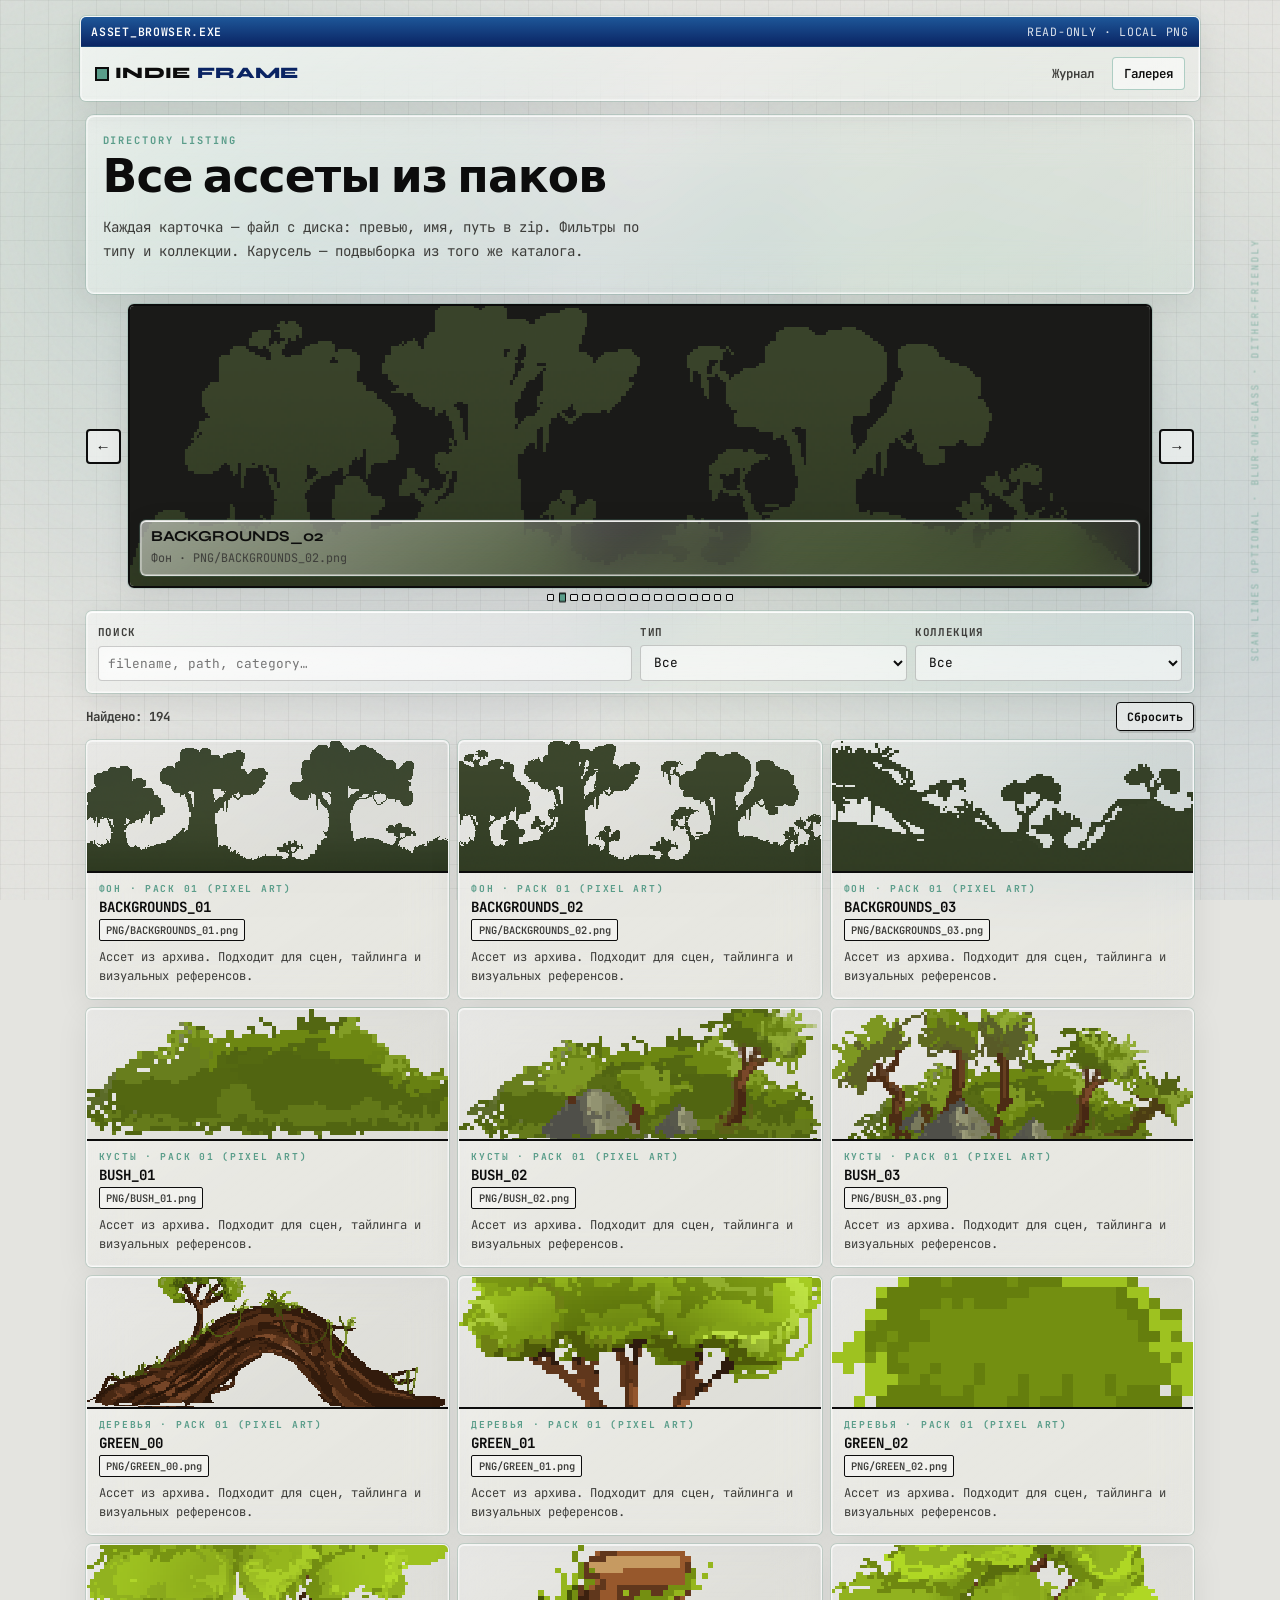
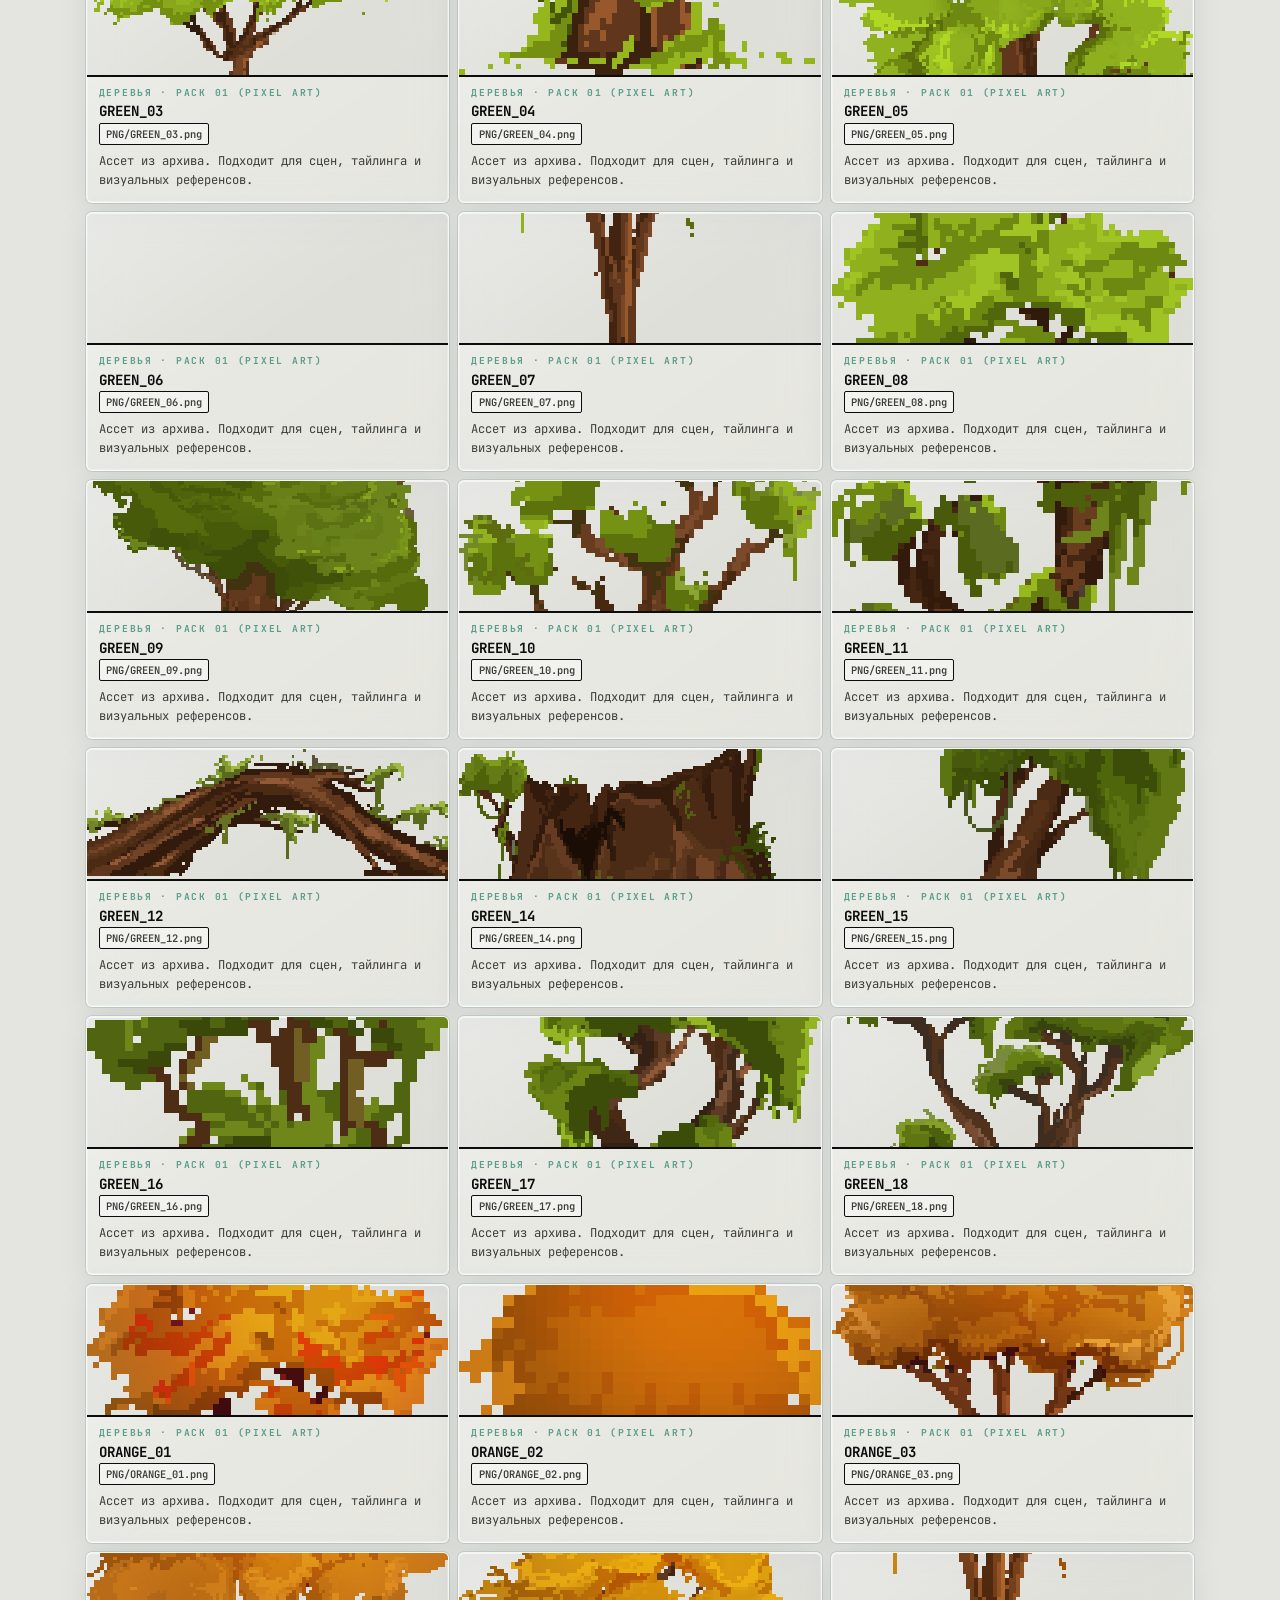
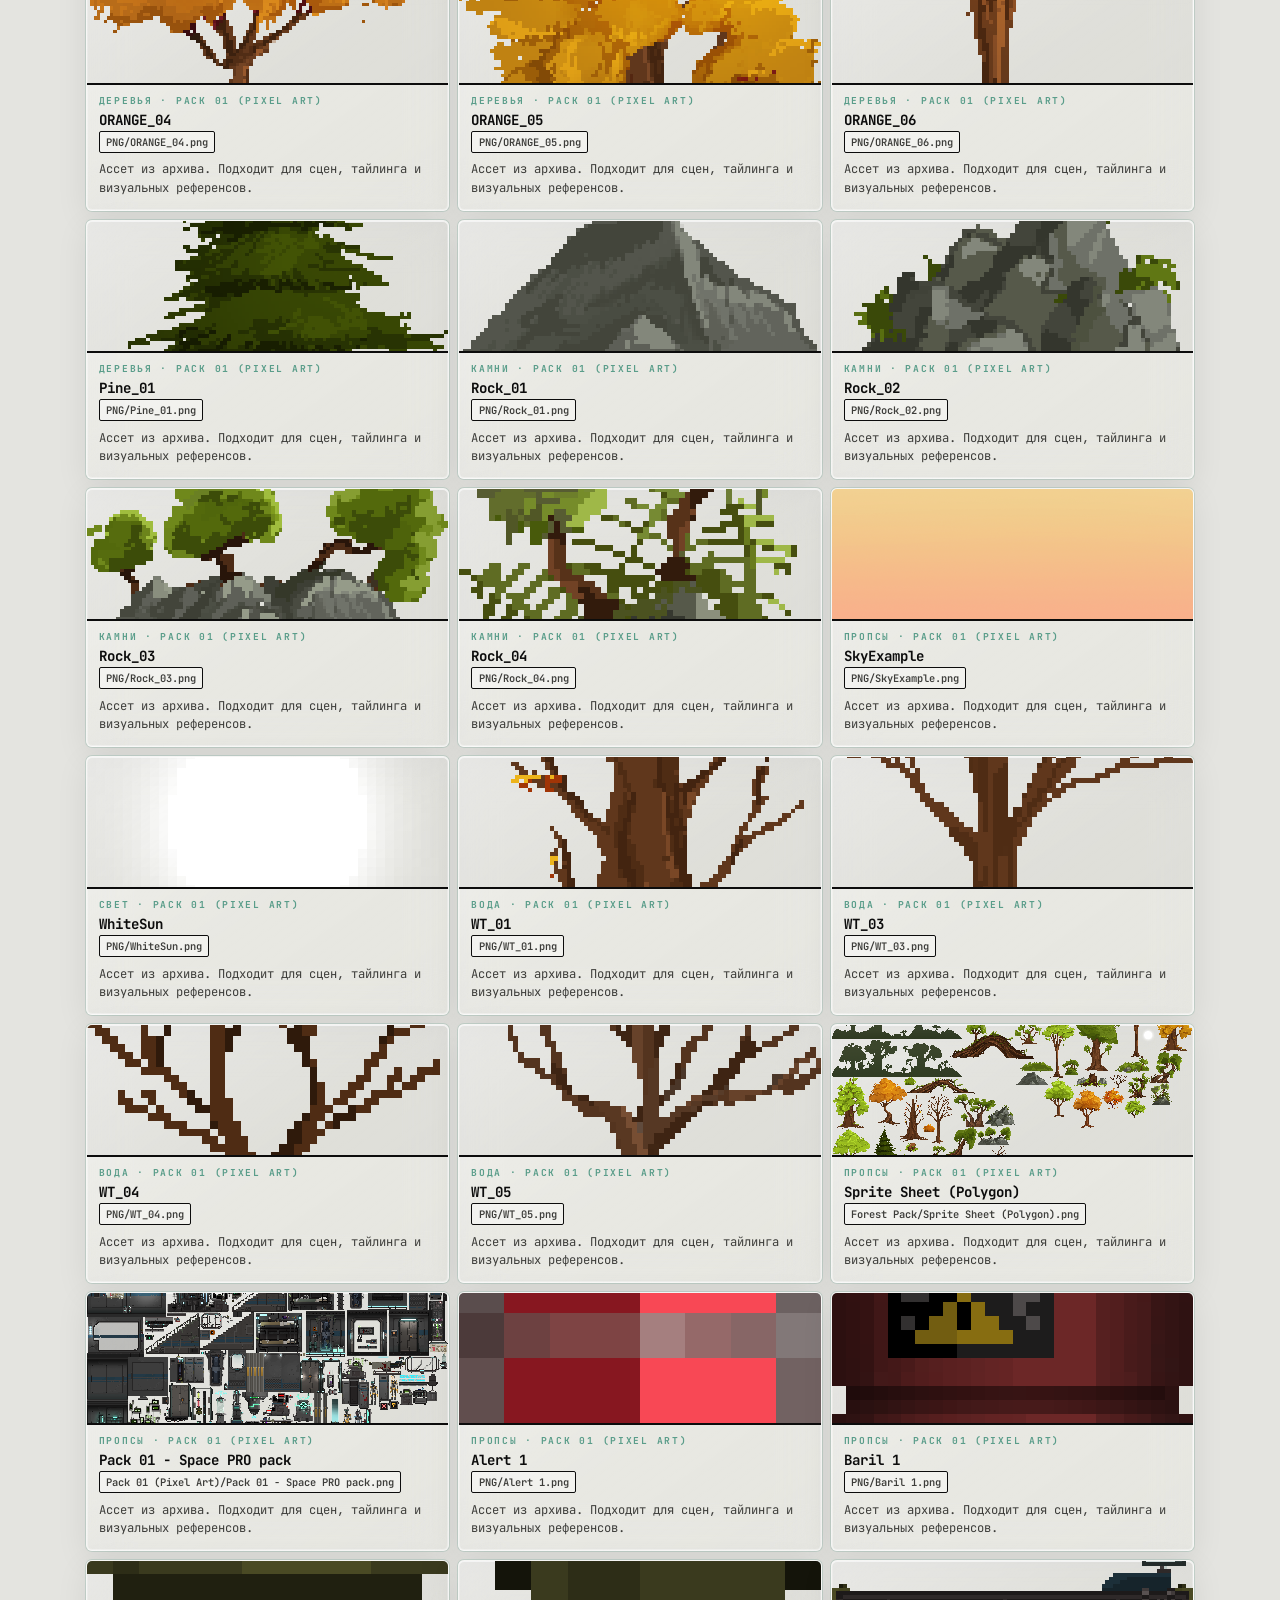
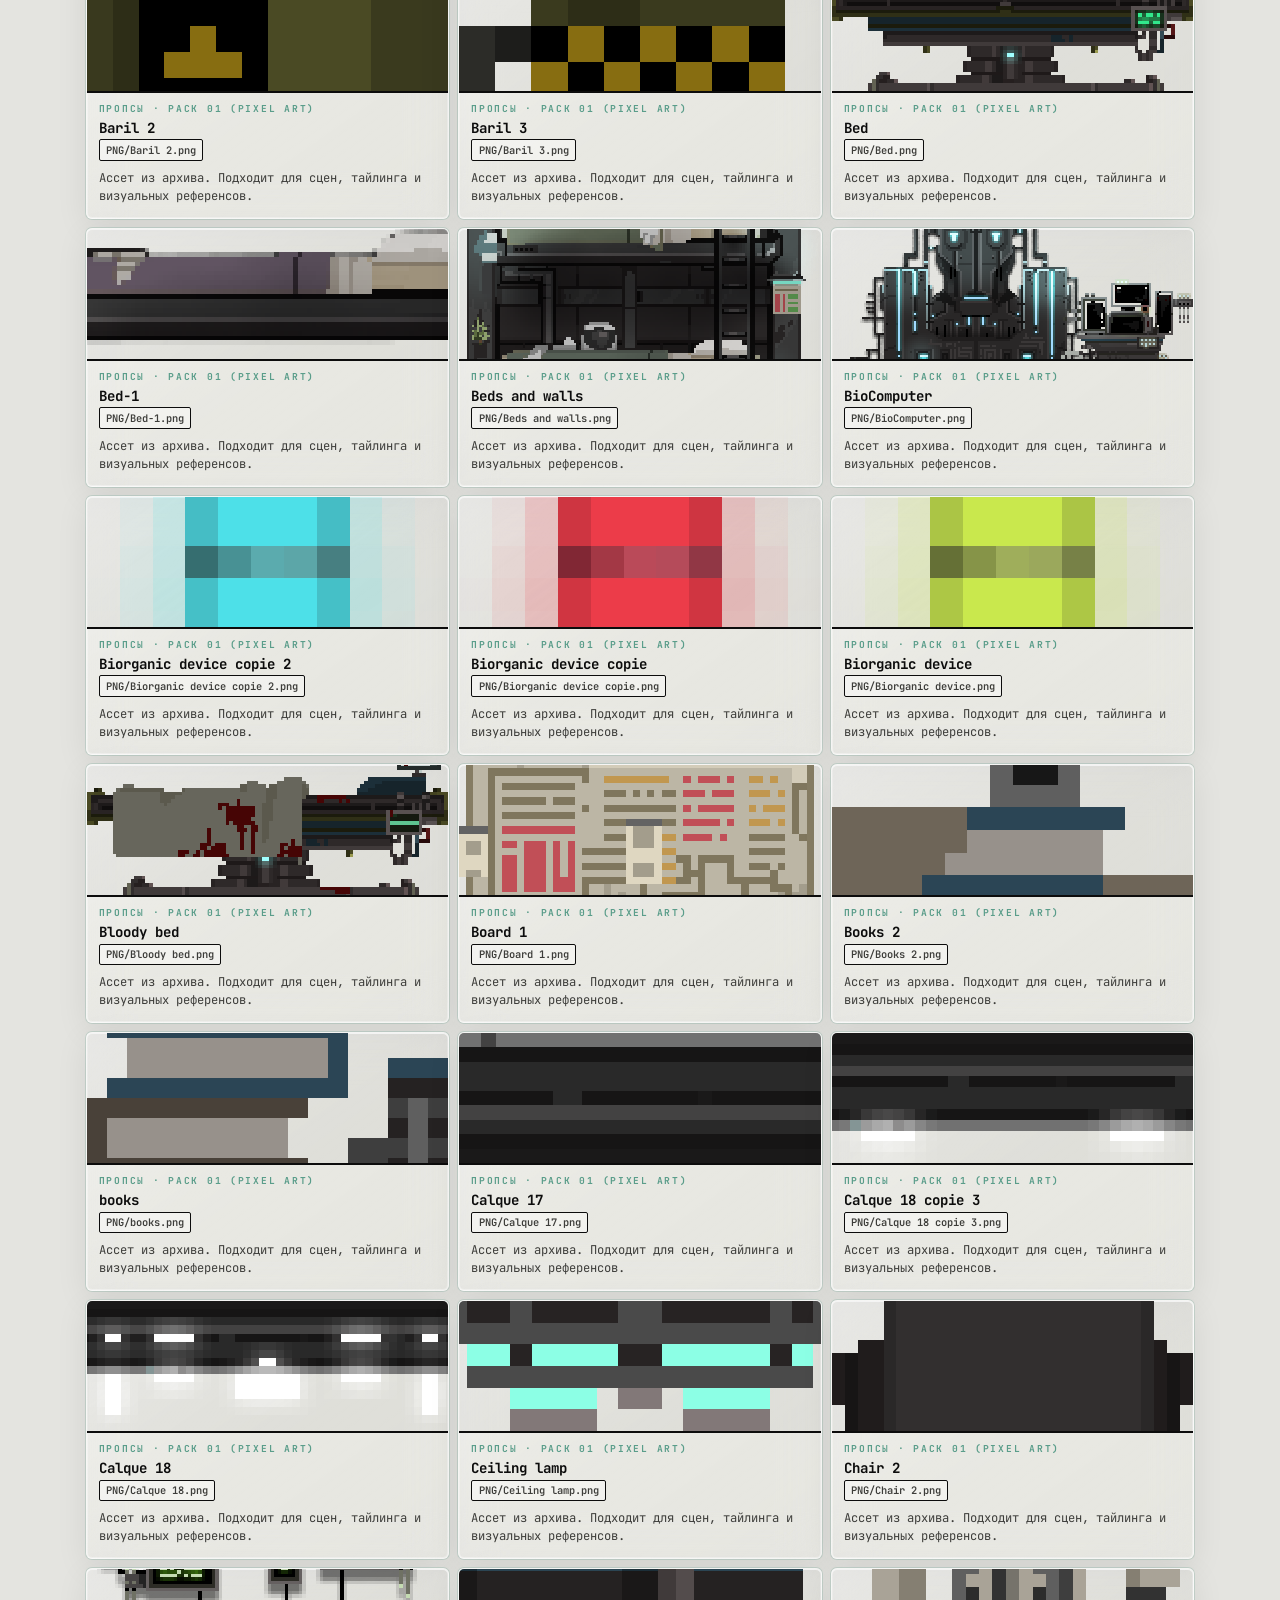
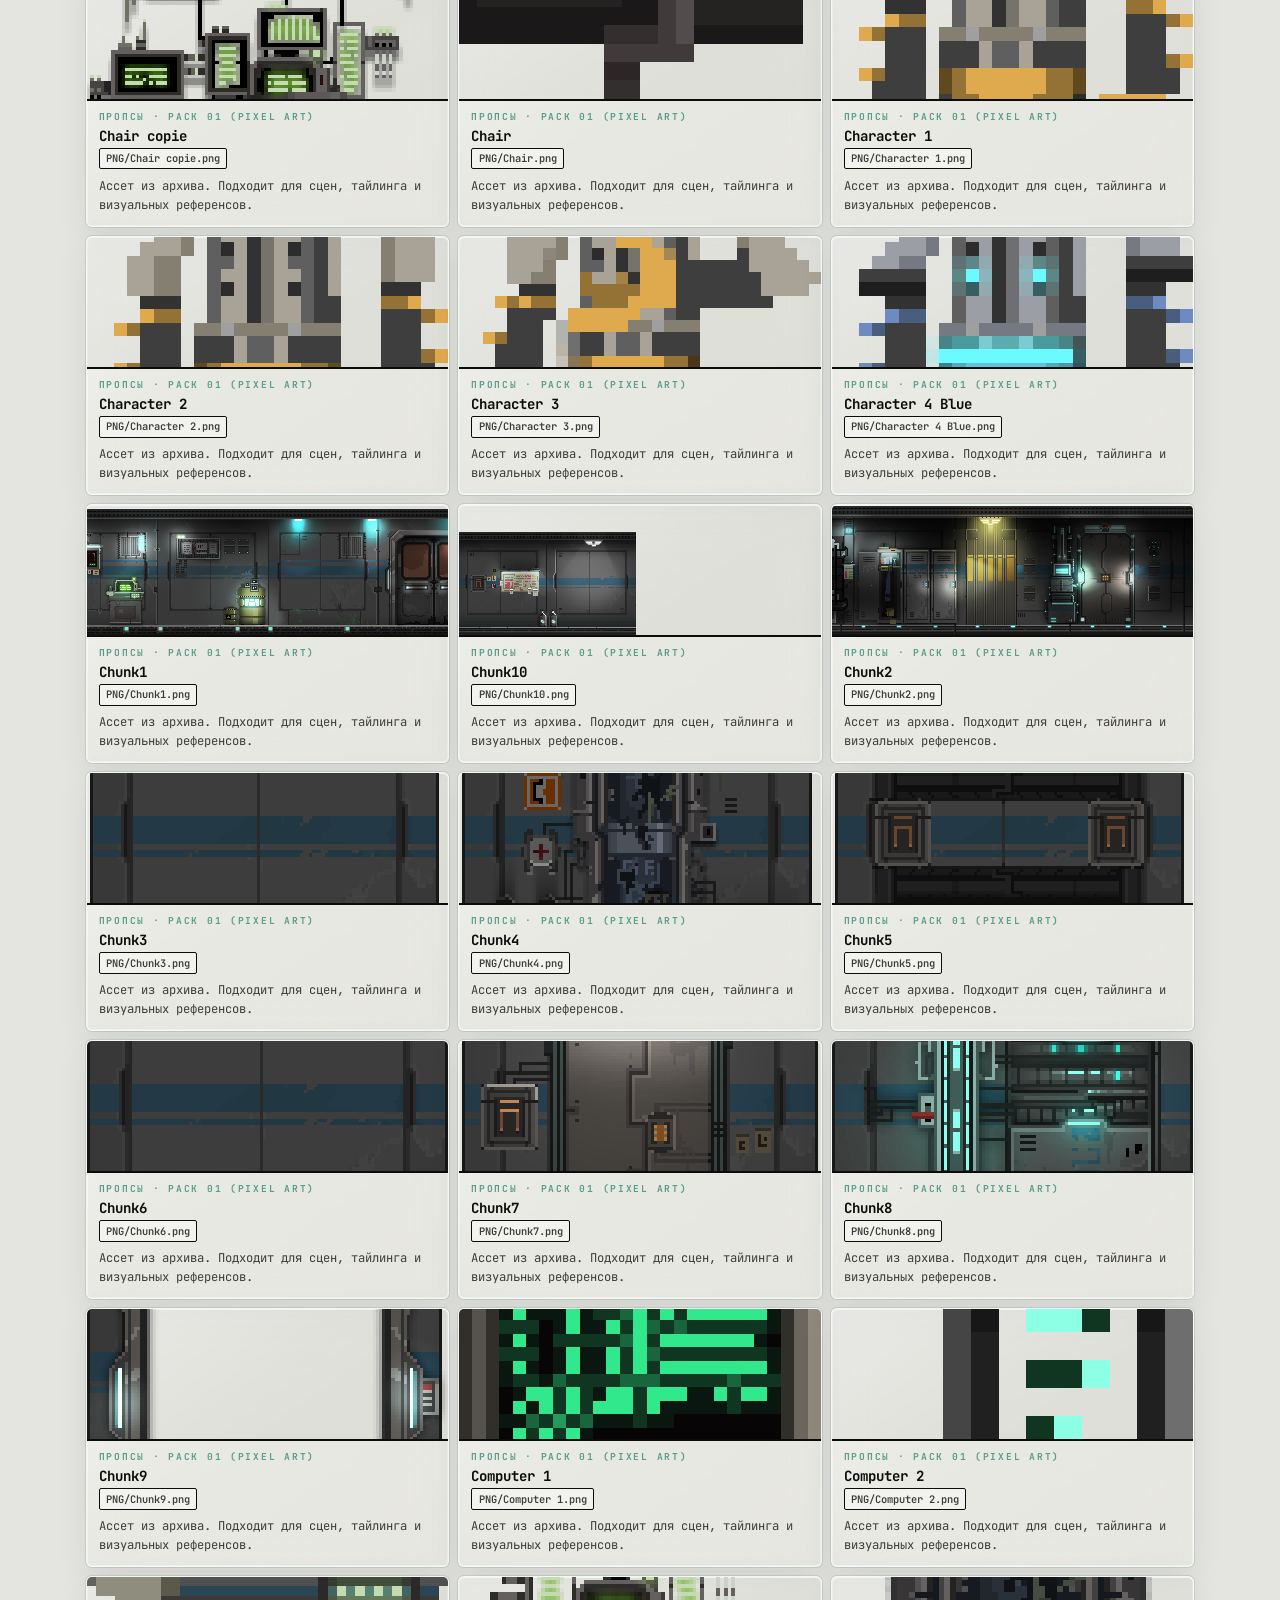
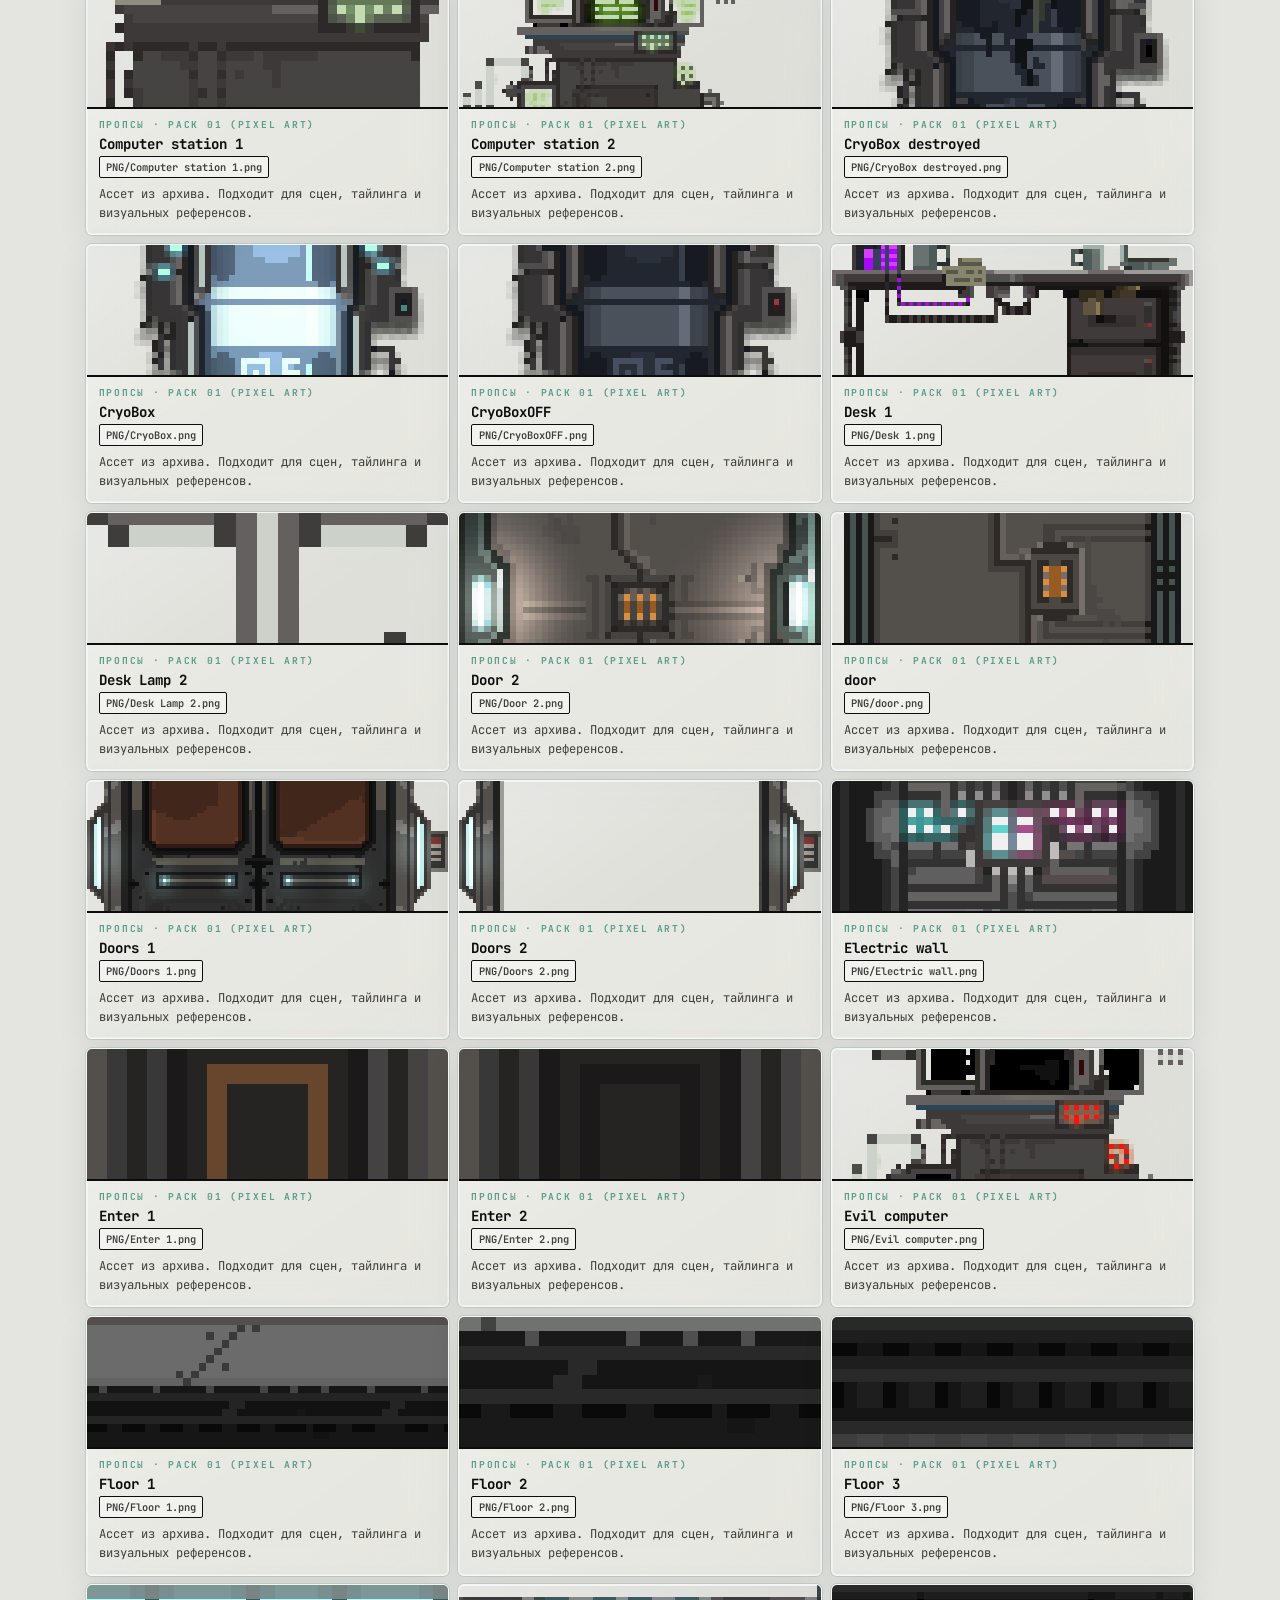
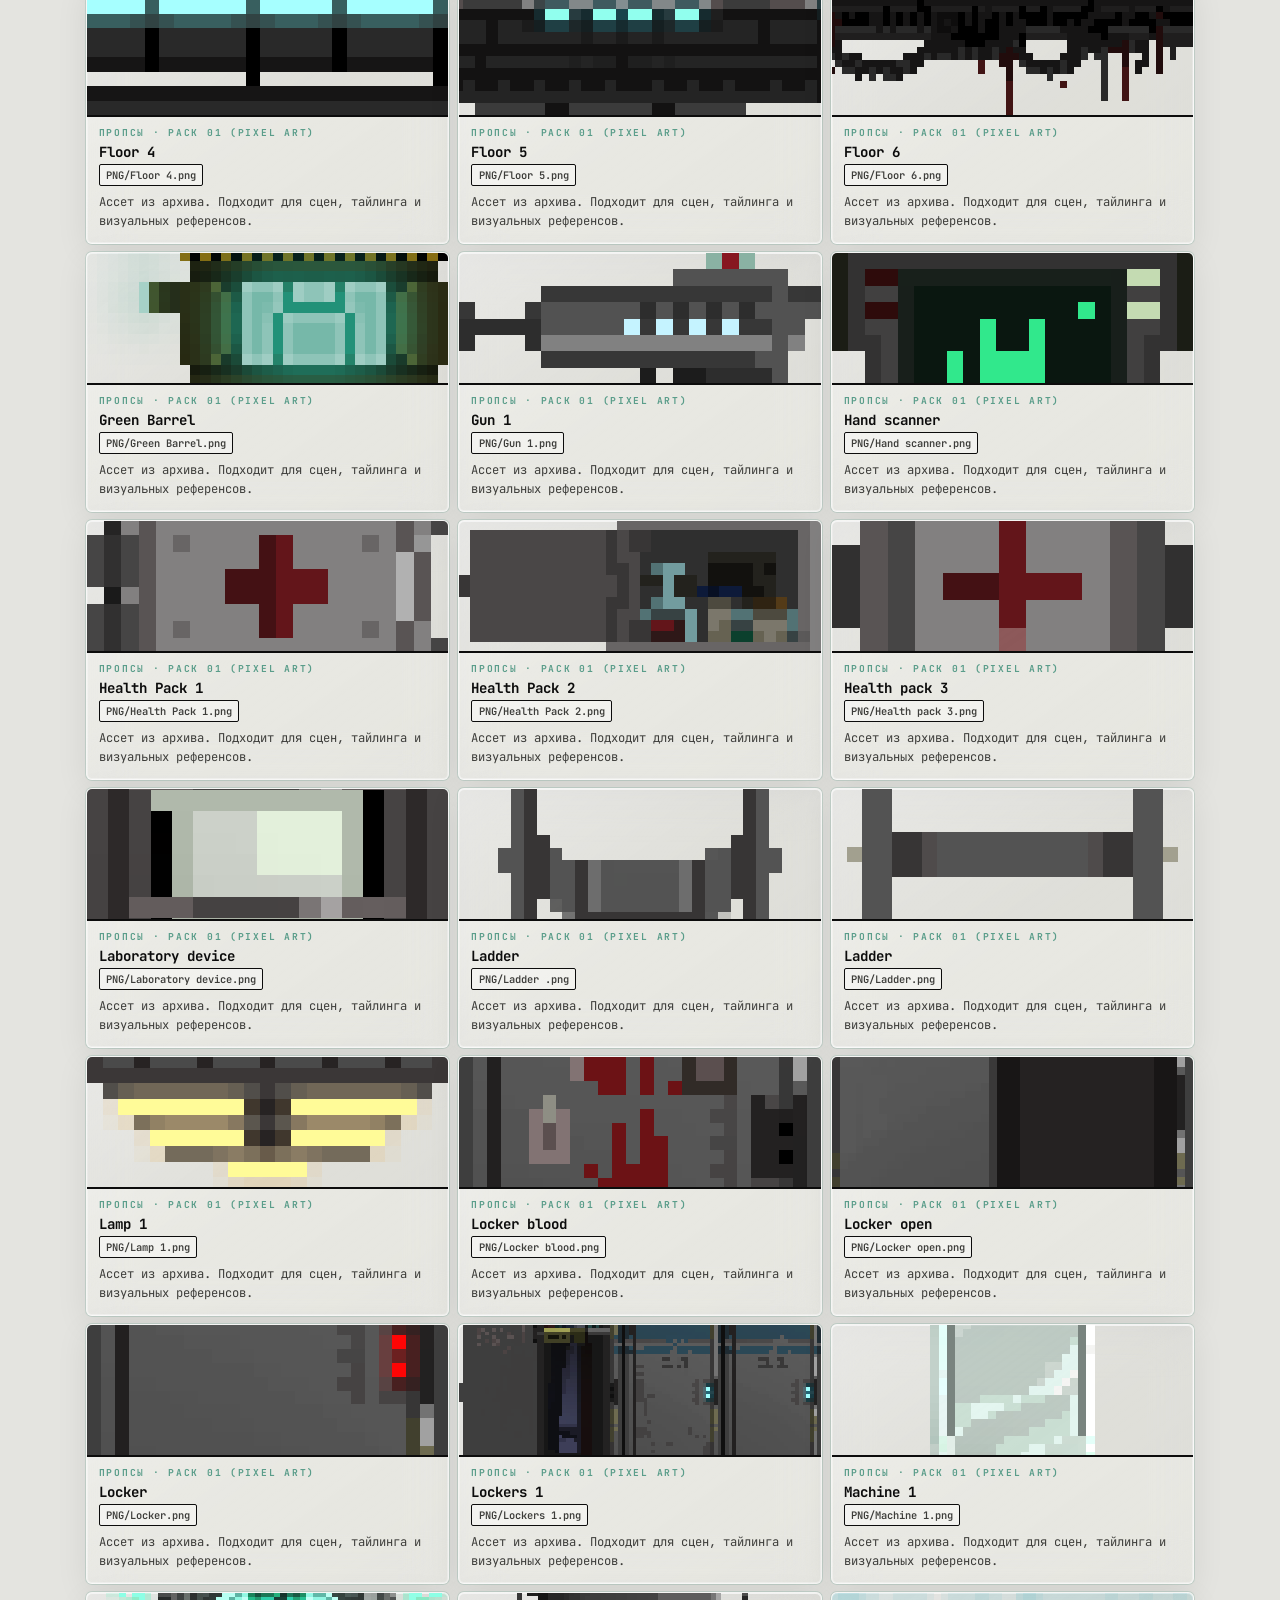
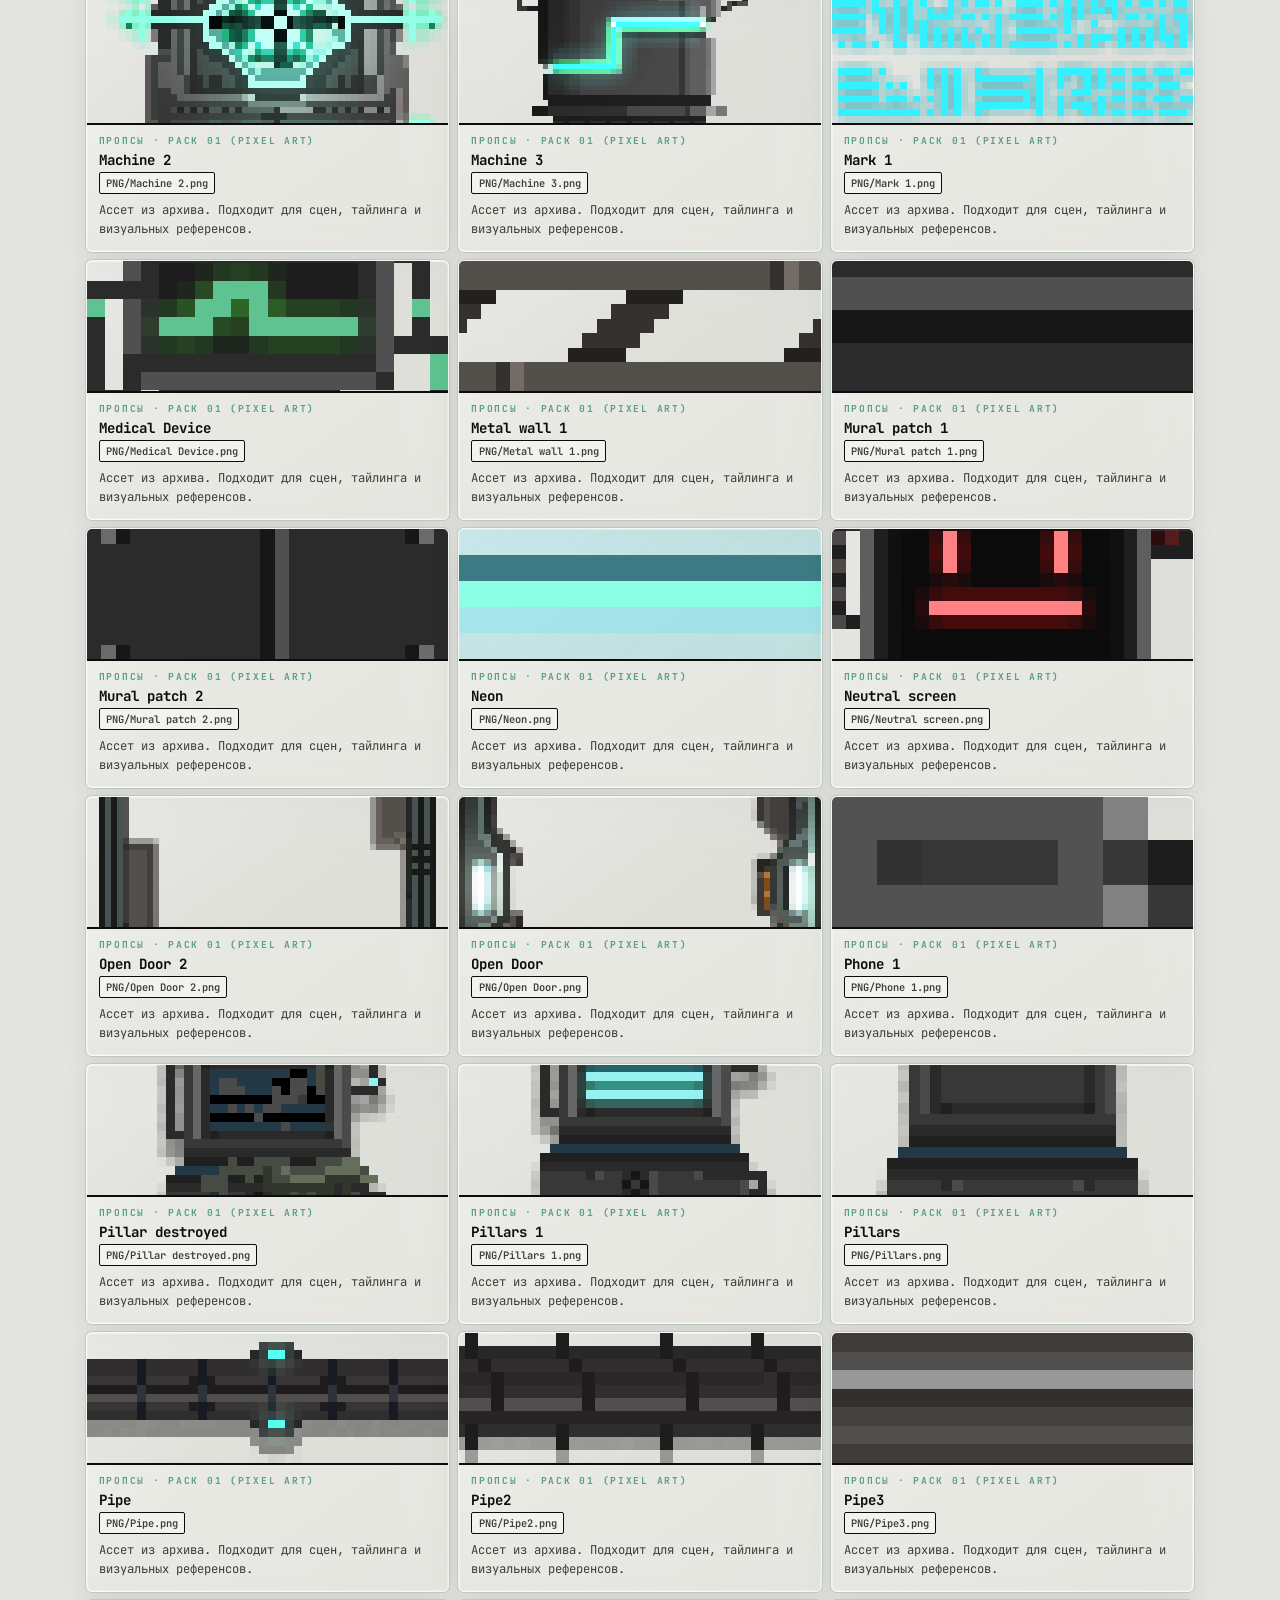
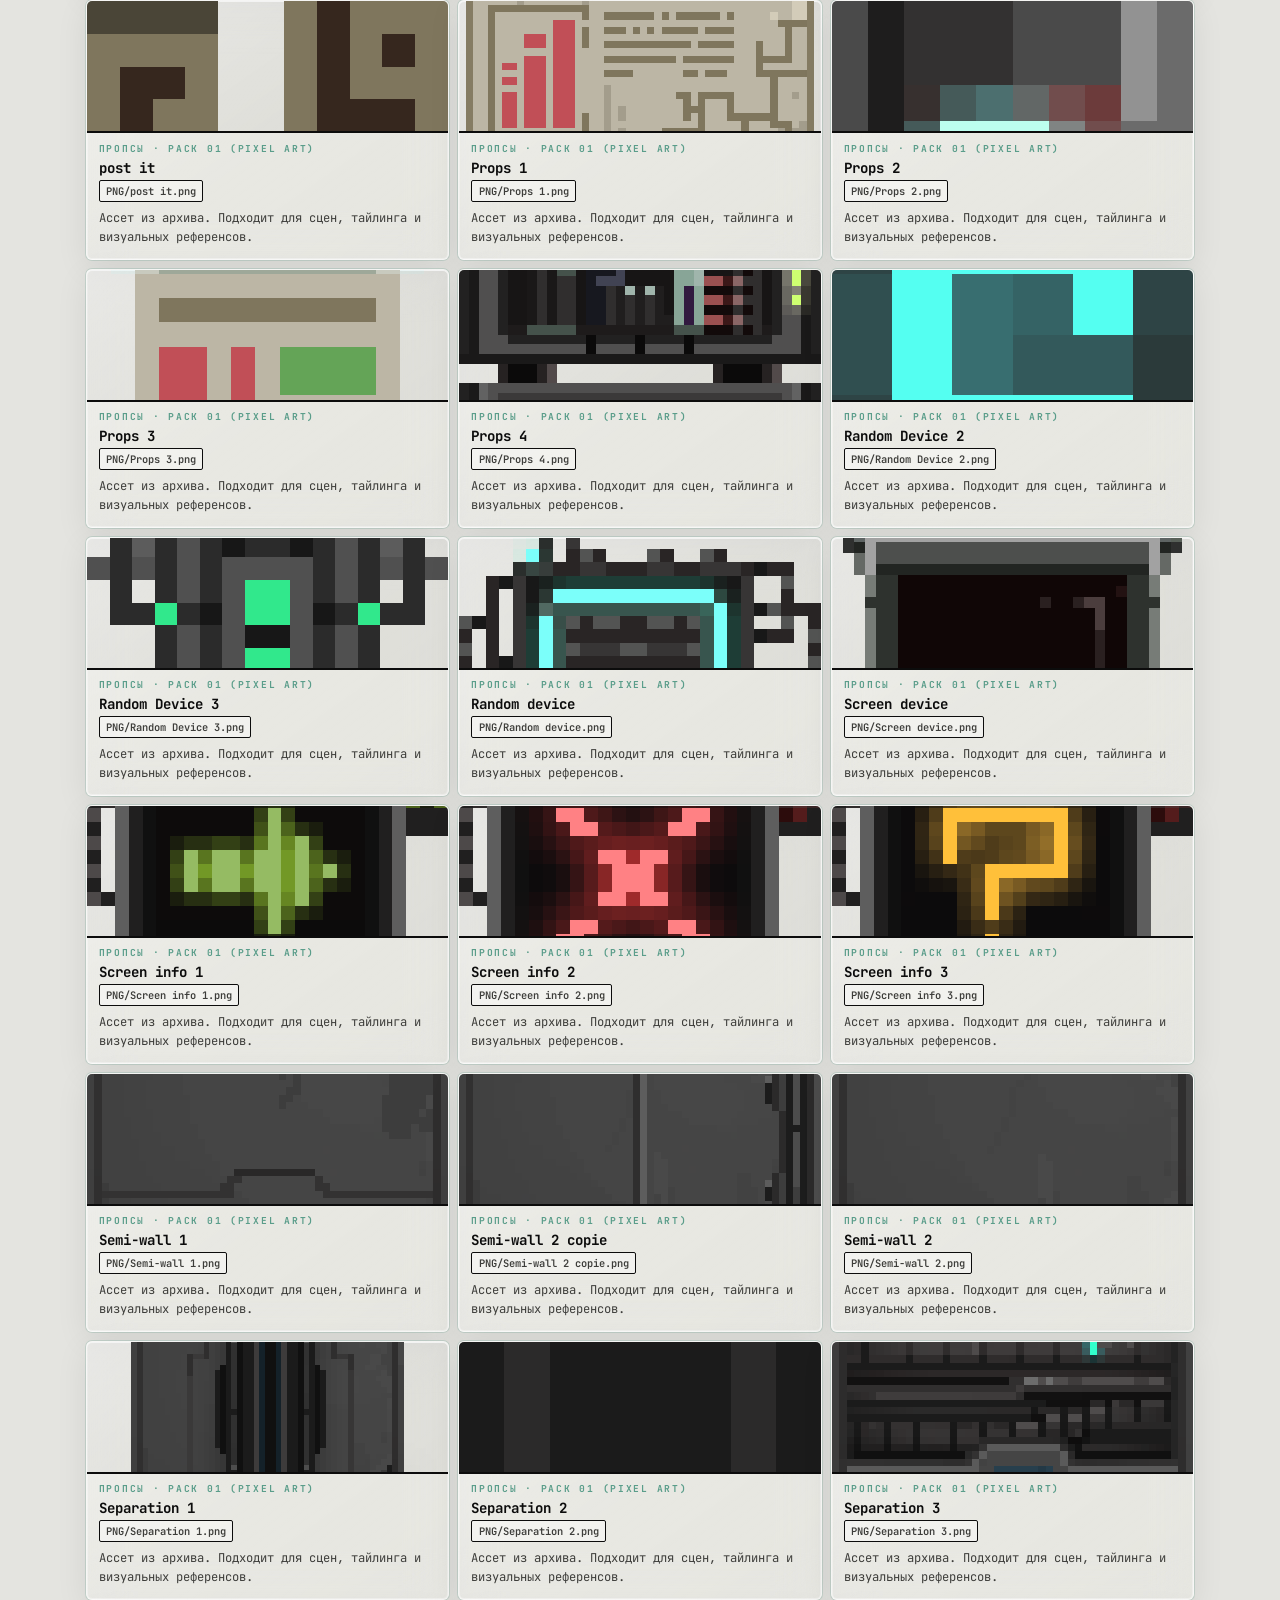
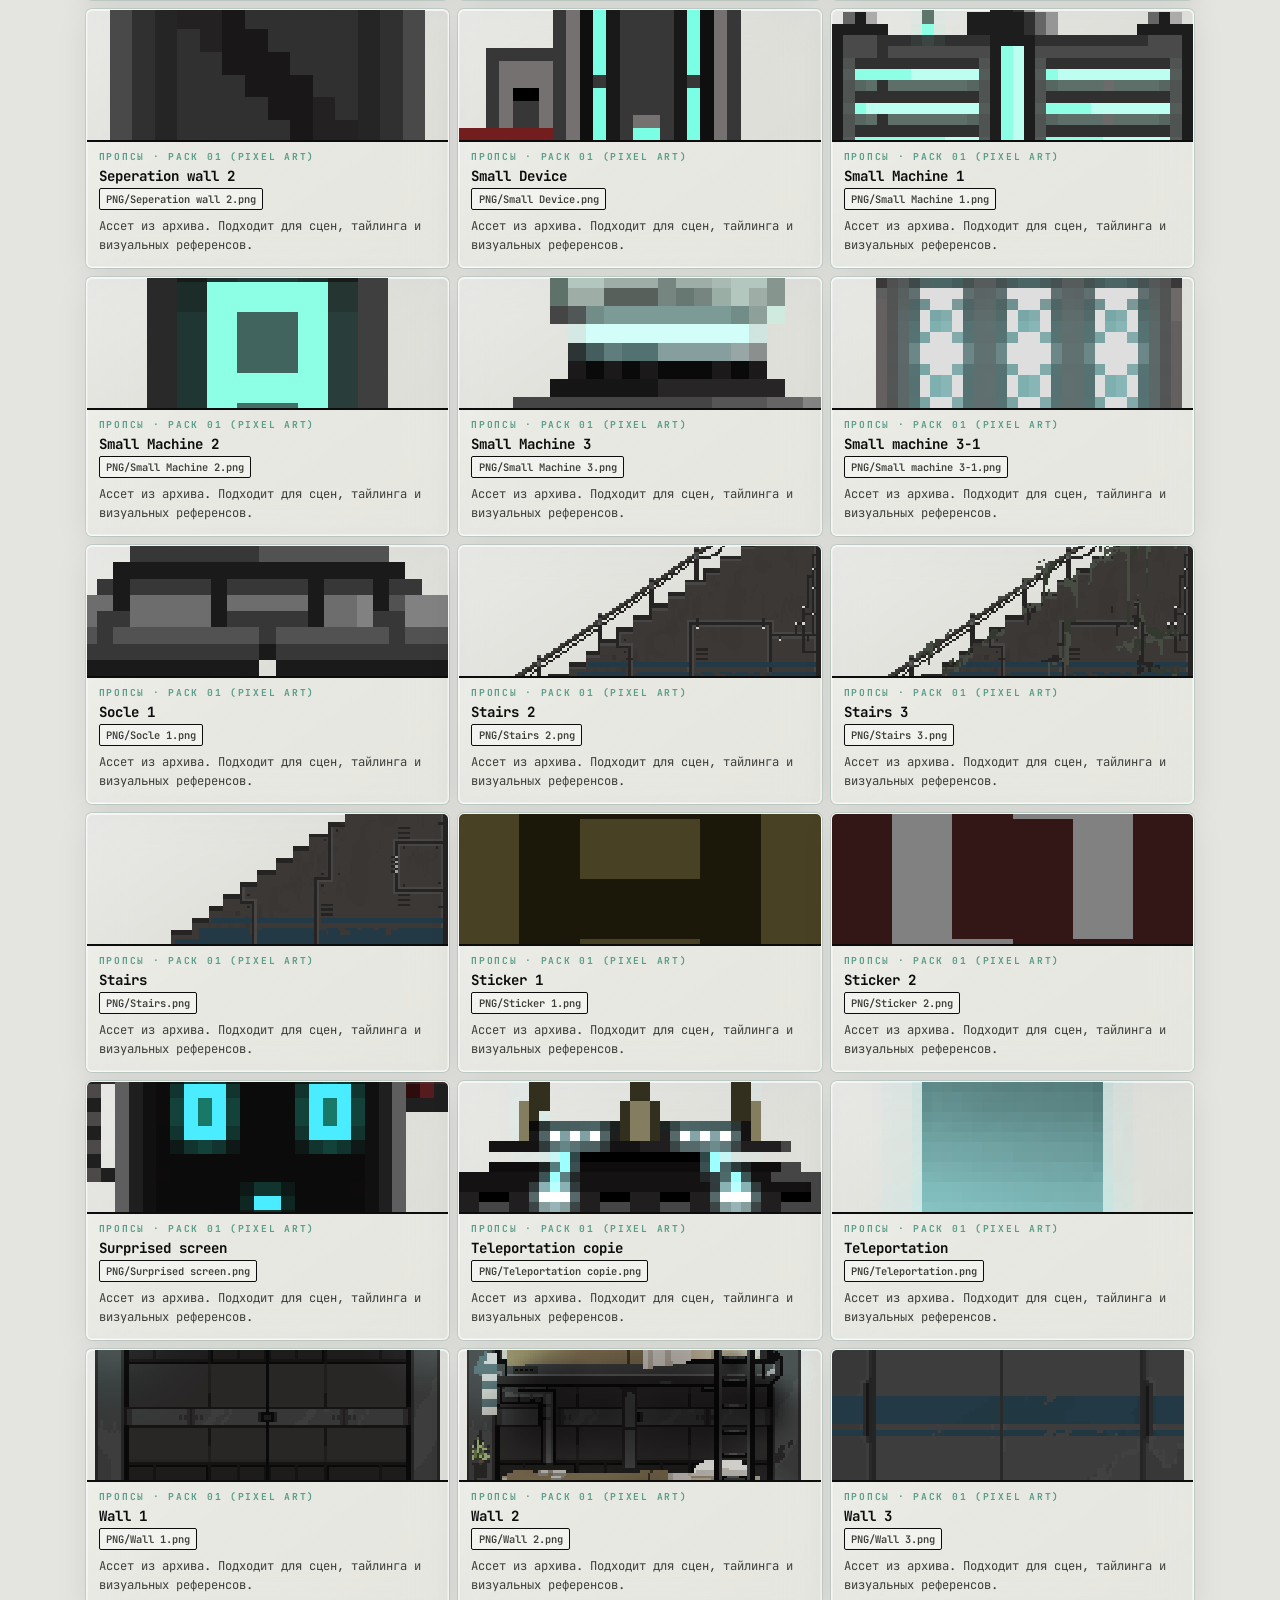
==== commit 774d7cc7: "Redesign: technical grid, retro OS chrome, liquid glass UI Made-with: Cursor" ====
--- a/references.html
+++ b/references.html
@@ -3,40 +3,53 @@
   <head>
     <meta charset="UTF-8" />
     <meta name="viewport" content="width=device-width, initial-scale=1.0" />
-    <title>Галерея ассетов · Indie Frame</title>
+    <title>GALLERY.DLL · Indie Frame</title>
     <meta
       name="description"
-      content="Каталог пиксель-ассетов: фоны, тайлы, декор. Фильтры по типу и паку."
+      content="Галерея пиксель-ассетов: стеклянный UI, фильтры, карусель."
     />
     <link rel="preconnect" href="https://fonts.googleapis.com" />
     <link rel="preconnect" href="https://fonts.gstatic.com" crossorigin />
     <link
-      href="https://fonts.googleapis.com/css2?family=Inter:wght@400;500;700;900&family=Manrope:wght@600;700;800&display=swap"
+      href="https://fonts.googleapis.com/css2?family=JetBrains+Mono:ital,wght@0,400;0,600;0,700;1,400&family=Syne:wght@500;600;700;800&display=swap"
       rel="stylesheet"
     />
     <link rel="stylesheet" href="./styles.css" />
   </head>
   <body>
+    <div class="ambient" aria-hidden="true">
+      <div class="ambient__grid"></div>
+      <div class="ambient__liquid"></div>
+      <div class="ambient__liquid ambient__liquid--2"></div>
+    </div>
     <div class="grain"></div>
+    <p class="tech-sidenote">Scan lines optional · blur-on-glass · dither-friendly</p>
+
     <header class="topbar">
-      <a class="brand" href="./index.html">INDIE<span>FRAME</span></a>
-      <nav>
-        <a href="./index.html">Журнал</a>
-        <a class="active" href="./references.html">Галерея</a>
-      </nav>
+      <div class="topbar__title">
+        ASSET_BROWSER.EXE
+        <span>READ-ONLY · LOCAL PNG</span>
+      </div>
+      <div class="topbar__body">
+        <a class="brand" href="./index.html">INDIE<span>FRAME</span></a>
+        <nav>
+          <a href="./index.html">Журнал</a>
+          <a class="active" href="./references.html">Галерея</a>
+        </nav>
+      </div>
     </header>
 
     <main class="page">
       <section class="page-header">
-        <p class="meta">Asset gallery</p>
-        <h1>Все ассеты из ваших паков</h1>
+        <p class="meta">Directory listing</p>
+        <h1>Все ассеты из паков</h1>
         <p class="lead">
-          Каждая карточка — реальный файл из архива: превью совпадает с именем и
-          путём в паке. Фильтруй по типу (фон, вода, деревья…) и по коллекции.
+          Каждая карточка — файл с диска: превью, имя, путь в zip. Фильтры по
+          типу и коллекции. Карусель — подвыборка из того же каталога.
         </p>
       </section>
 
-      <p id="catalogLoading" class="catalog-loading">Загрузка каталога…</p>
+      <p id="catalogLoading" class="catalog-loading">LOADING CATALOG.JSON…</p>
 
       <section class="carousel" aria-label="Подборка из галереи">
         <div class="carousel-frame">
@@ -55,7 +68,7 @@
           <input
             id="searchInput"
             type="search"
-            placeholder="Имя файла, путь в паке, тип…"
+            placeholder="filename, path, category…"
           />
         </label>
         <label>
@@ -70,14 +83,14 @@
 
       <section class="result-row">
         <p id="resultCount">Найдено: 0</p>
-        <button id="clearFilters" class="btn ghost small" type="button">Сбросить фильтры</button>
+        <button id="clearFilters" class="btn ghost small" type="button">Сбросить</button>
       </section>
 
       <section id="referenceGrid" class="reference-grid" tabindex="-1"></section>
     </main>
 
     <footer class="footer">
-      <p>Каталог строится из assets/catalog.json — все превью из ваших zip.</p>
+      <p>catalog.json + assets/img · не модифицируйте оригинальные zip без бэкапа</p>
     </footer>
     <script src="./app.js"></script>
   </body>
--- a/styles.css
+++ b/styles.css
@@ -1,73 +1,140 @@
+/* Indie Frame — technical grid + retro OS + liquid glass */
+
 :root {
-  --ink: #1a2f24;
-  --ink-soft: #2d4a3a;
-  --cream: #f6f3ea;
-  --cream-dark: #e8e4d8;
-  --moss: #4a7c59;
-  --moss-light: #7cb88a;
-  --sky: #a8d4e6;
-  --sun: #e8c547;
-  --panel: rgba(255, 252, 245, 0.78);
-  --line: rgba(26, 47, 36, 0.22);
-  --shadow-pixel: 4px 4px 0 rgba(26, 47, 36, 0.18);
+  --bg: #e4e4e0;
+  --bg-deep: #d8d8d2;
+  --ink: #0c0c0c;
+  --ink-muted: #3d3d3a;
+  --mint: #5a9d8a;
+  --mint-bright: #6bc4a8;
+  --mint-glow: rgba(90, 157, 138, 0.45);
+  --win-blue: #0a2463;
+  --win-blue-mid: #1e5799;
+  --glass-bg: linear-gradient(
+    145deg,
+    rgba(255, 255, 255, 0.52) 0%,
+    rgba(255, 255, 255, 0.18) 48%,
+    rgba(255, 255, 255, 0.08) 100%
+  );
+  --glass-border: rgba(255, 255, 255, 0.65);
+  --glass-edge: rgba(90, 157, 138, 0.22);
+  --shadow-soft: 0 8px 32px rgba(12, 12, 12, 0.08);
+  --shadow-inset: inset 0 1px 0 rgba(255, 255, 255, 0.85),
+    inset 0 0 0 1px rgba(255, 255, 255, 0.35);
 }
 
 * {
   box-sizing: border-box;
 }
 
+html {
+  scroll-behavior: smooth;
+}
+
 body {
   margin: 0;
-  font-family: Inter, system-ui, sans-serif;
+  font-family: "JetBrains Mono", ui-monospace, monospace;
+  font-size: 0.875rem;
   color: var(--ink);
-  background-color: #8fb89a;
-  background-image:
-    linear-gradient(165deg, rgba(168, 212, 230, 0.55) 0%, transparent 42%),
-    linear-gradient(200deg, rgba(232, 197, 71, 0.12) 0%, transparent 35%),
-    repeating-linear-gradient(
-      90deg,
-      transparent,
-      transparent 2px,
-      rgba(255, 255, 255, 0.03) 2px,
-      rgba(255, 255, 255, 0.03) 4px
-    ),
-    linear-gradient(180deg, #9bc9a8 0%, #7aab8c 45%, #5d8f72 100%);
+  background: var(--bg);
   min-height: 100vh;
-}
-
-body::before {
-  content: "";
+  line-height: 1.55;
+}
+
+/* Ambient: blueprint grid + liquid gradient */
+.ambient {
   position: fixed;
   inset: 0;
   pointer-events: none;
-  opacity: 0.14;
-  background-image: url("./assets/img/woods-tileset.png");
-  background-size: 280px auto;
-  background-repeat: repeat;
+  z-index: 0;
+  overflow: hidden;
+}
+
+.ambient__grid {
+  position: absolute;
+  inset: 0;
+  background-color: var(--bg);
+  background-image:
+    linear-gradient(rgba(0, 0, 0, 0.045) 1px, transparent 1px),
+    linear-gradient(90deg, rgba(0, 0, 0, 0.045) 1px, transparent 1px);
+  background-size: 24px 24px;
+}
+
+.ambient__liquid {
+  position: absolute;
+  width: 85vmax;
+  height: 85vmax;
+  left: -20%;
+  top: -25%;
+  border-radius: 42% 58% 62% 38% / 48% 42% 58% 52%;
+  background: radial-gradient(
+    ellipse at 35% 40%,
+    rgba(90, 157, 138, 0.18),
+    transparent 55%
+  ),
+    radial-gradient(
+      ellipse at 70% 60%,
+      rgba(30, 87, 153, 0.1),
+      transparent 50%
+    );
+  filter: blur(28px);
+  opacity: 0.9;
+  animation: liquidMorph 22s ease-in-out infinite;
+}
+
+.ambient__liquid--2 {
+  left: auto;
+  right: -30%;
+  top: auto;
+  bottom: -20%;
+  animation-delay: -11s;
+  animation-duration: 26s;
+}
+
+@keyframes liquidMorph {
+  0%,
+  100% {
+    transform: translate(0, 0) rotate(0deg) scale(1);
+    border-radius: 42% 58% 62% 38% / 48% 42% 58% 52%;
+  }
+  33% {
+    transform: translate(4%, 3%) rotate(4deg) scale(1.03);
+    border-radius: 58% 42% 38% 62% / 52% 48% 42% 58%;
+  }
+  66% {
+    transform: translate(-3%, 2%) rotate(-3deg) scale(0.98);
+    border-radius: 48% 52% 48% 52% / 42% 58% 42% 58%;
+  }
+}
+
+.grain {
+  position: fixed;
+  inset: 0;
+  pointer-events: none;
+  z-index: 1;
+  opacity: 0.04;
+  background-image: url("data:image/svg+xml,%3Csvg viewBox='0 0 256 256' xmlns='http://www.w3.org/2000/svg'%3E%3Cfilter id='n'%3E%3CfeTurbulence type='fractalNoise' baseFrequency='0.9' numOctaves='4' stitchTiles='stitch'/%3E%3C/filter%3E%3Crect width='100%25' height='100%25' filter='url(%23n)'/%3E%3C/svg%3E");
   mix-blend-mode: multiply;
+}
+
+/* Liquid glass surface */
+.glass-surface {
+  background: var(--glass-bg);
+  backdrop-filter: blur(20px) saturate(165%);
+  -webkit-backdrop-filter: blur(20px) saturate(165%);
+  border: 1px solid var(--glass-border);
+  box-shadow: var(--shadow-soft), var(--shadow-inset);
+}
+
+.glass-surface--mint {
+  box-shadow: var(--shadow-soft), var(--shadow-inset),
+    0 0 0 1px var(--glass-edge);
 }
 
 .pixel-art {
   image-rendering: pixelated;
   image-rendering: -moz-crisp-edges;
   image-rendering: crisp-edges;
-}
-
-.grain {
-  position: fixed;
-  inset: 0;
-  pointer-events: none;
-  opacity: 0.06;
-  background-image: radial-gradient(rgba(255, 255, 255, 0.7) 0.5px, transparent 0.5px);
-  background-size: 2px 2px;
-}
-
-.pixel-panel {
-  background: var(--panel);
-  border: 2px solid var(--ink);
-  border-radius: 14px;
-  box-shadow: var(--shadow-pixel);
-  backdrop-filter: blur(10px);
 }
 
 .topbar,
@@ -76,70 +143,105 @@
 .page-header,
 .filters,
 .ref-card,
-.studio-card,
 .quick-card,
 .hero-media-card,
-.carousel-track-wrap {
-  background: var(--panel);
-  border: 2px solid var(--ink);
-  border-radius: 14px;
-  box-shadow: var(--shadow-pixel);
-  backdrop-filter: blur(12px);
-}
-
+.carousel-track-wrap,
+.carousel-caption,
+.mini-stat,
+.hero-proof span {
+  background: var(--glass-bg);
+  backdrop-filter: blur(22px) saturate(170%);
+  -webkit-backdrop-filter: blur(22px) saturate(170%);
+  border: 1px solid var(--glass-border);
+  box-shadow: var(--shadow-soft), var(--shadow-inset), 0 0 0 1px var(--glass-edge);
+}
+
+/* OS-style title strip (retro window) */
 .topbar {
   max-width: 1120px;
   margin: 1rem auto 0;
-  padding: 0.75rem 1rem;
+  padding: 0;
+  display: flex;
+  flex-direction: column;
+  border-radius: 6px;
+  overflow: hidden;
+  position: relative;
+  z-index: 2;
+}
+
+.topbar__title {
+  display: flex;
+  align-items: center;
+  justify-content: space-between;
+  gap: 0.75rem;
+  padding: 0.35rem 0.65rem;
+  background: linear-gradient(180deg, var(--win-blue-mid) 0%, var(--win-blue) 100%);
+  color: #fff;
+  font-size: 0.72rem;
+  font-weight: 600;
+  letter-spacing: 0.06em;
+  text-transform: uppercase;
+  border-bottom: 1px solid rgba(0, 0, 0, 0.25);
+}
+
+.topbar__title span {
+  opacity: 0.85;
+  font-weight: 400;
+}
+
+.topbar__body {
   display: flex;
   justify-content: space-between;
   align-items: center;
-  position: relative;
-  z-index: 2;
+  padding: 0.65rem 0.85rem;
+  background: rgba(255, 255, 255, 0.25);
 }
 
 .brand {
   text-decoration: none;
   color: var(--ink);
-  font-family: Manrope, system-ui, sans-serif;
+  font-family: Syne, system-ui, sans-serif;
   font-weight: 800;
-  letter-spacing: 0.04em;
+  font-size: 1rem;
+  letter-spacing: 0.02em;
   display: inline-flex;
   align-items: center;
-  gap: 0.35rem;
+  gap: 0.4rem;
 }
 
 .brand::before {
   content: "";
-  width: 28px;
-  height: 28px;
-  background: url("./assets/img/deco-pine.png") center / contain no-repeat;
+  width: 10px;
+  height: 10px;
+  background: var(--mint);
+  border: 2px solid var(--ink);
   image-rendering: pixelated;
 }
 
 .brand span {
-  color: var(--moss);
+  color: var(--win-blue);
 }
 
 nav {
   display: flex;
-  gap: 0.45rem;
+  gap: 0.35rem;
 }
 
 nav a {
   text-decoration: none;
-  color: var(--ink-soft);
-  padding: 0.35rem 0.75rem;
-  border-radius: 999px;
-  border: 2px solid transparent;
-  font-size: 0.88rem;
+  color: var(--ink-muted);
+  padding: 0.35rem 0.7rem;
+  font-size: 0.78rem;
   font-weight: 600;
+  border: 1px solid transparent;
+  border-radius: 4px;
+  transition: background 0.15s ease, border-color 0.15s ease, color 0.15s ease;
 }
 
 nav a:hover,
 nav a.active {
-  background: var(--cream);
-  border-color: var(--ink);
+  background: rgba(255, 255, 255, 0.55);
+  border-color: rgba(90, 157, 138, 0.45);
   color: var(--ink);
 }
 
@@ -151,161 +253,206 @@
   z-index: 1;
 }
 
+.tech-sidenote {
+  position: fixed;
+  right: 0.5rem;
+  top: 50%;
+  transform: translateY(-50%) rotate(180deg);
+  writing-mode: vertical-rl;
+  font-size: 0.62rem;
+  letter-spacing: 0.2em;
+  text-transform: uppercase;
+  color: var(--mint);
+  opacity: 0.55;
+  z-index: 1;
+  max-height: 60vh;
+  pointer-events: none;
+}
+
 .hero.editorial {
-  border-radius: 20px;
-  padding: 1.35rem;
+  border-radius: 8px;
+  padding: 1.25rem;
   display: grid;
   grid-template-columns: 1.05fr 0.95fr;
   gap: 1rem;
-  background:
-    linear-gradient(135deg, rgba(255, 252, 245, 0.92), rgba(232, 244, 236, 0.88)),
-    url("./assets/img/ref-bg-02.png") right 12% center / min(52%, 420px) no-repeat;
+  position: relative;
+  background: linear-gradient(
+      135deg,
+      rgba(255, 255, 255, 0.38) 0%,
+      rgba(255, 255, 255, 0.12) 100%
+    ),
+    var(--glass-bg);
+}
+
+.hero.editorial::before {
+  content: "";
+  position: absolute;
+  top: 0.75rem;
+  right: 0.75rem;
+  width: 120px;
+  height: 1px;
+  background: linear-gradient(90deg, transparent, var(--mint), transparent);
+  opacity: 0.7;
+  pointer-events: none;
 }
 
 .meta {
   margin: 0;
-  color: var(--moss);
-  font-size: 0.72rem;
-  letter-spacing: 0.14em;
+  color: var(--mint);
+  font-size: 0.65rem;
+  letter-spacing: 0.18em;
   text-transform: uppercase;
-  font-weight: 800;
+  font-weight: 700;
 }
 
 h1,
 h2,
 h3,
 h4 {
-  margin: 0.45rem 0 0.65rem;
-  font-family: Manrope, system-ui, sans-serif;
+  margin: 0.4rem 0 0.55rem;
+  font-family: Syne, system-ui, sans-serif;
   color: var(--ink);
-  line-height: 1.08;
+  line-height: 1.05;
+  font-weight: 700;
 }
 
 h1 {
-  font-size: clamp(1.85rem, 4.5vw, 3.1rem);
-  max-width: 640px;
+  font-size: clamp(1.75rem, 4.2vw, 2.85rem);
+  max-width: 620px;
+  letter-spacing: -0.02em;
 }
 
 .lead {
-  color: var(--ink-soft);
-  max-width: 560px;
+  color: var(--ink-muted);
+  max-width: 540px;
   line-height: 1.65;
-  font-size: 1rem;
+  font-size: 0.88rem;
 }
 
 .hero-actions {
   display: flex;
   flex-wrap: wrap;
-  gap: 0.55rem;
+  gap: 0.5rem;
   margin-top: 1rem;
 }
 
 .btn {
   text-decoration: none;
-  border-radius: 999px;
-  padding: 0.68rem 1.05rem;
-  border: 2px solid var(--ink);
+  border-radius: 4px;
+  padding: 0.58rem 0.95rem;
+  border: 1px solid var(--ink);
   color: var(--ink);
-  font-size: 0.9rem;
+  font-size: 0.78rem;
   font-weight: 700;
-  background: var(--cream);
+  font-family: inherit;
+  background: rgba(255, 255, 255, 0.45);
+  backdrop-filter: blur(12px);
   display: inline-flex;
   align-items: center;
-  gap: 0.5rem;
+  gap: 0.45rem;
   position: relative;
   overflow: hidden;
-  transition: transform 200ms ease, box-shadow 200ms ease;
+  box-shadow: 2px 2px 0 rgba(12, 12, 12, 0.12);
+  transition: transform 0.18s ease, box-shadow 0.18s ease;
 }
 
 .btn::before {
   content: "";
   position: absolute;
-  inset: -120% auto -120% -35%;
-  width: 32%;
-  background: linear-gradient(90deg, transparent, rgba(255, 255, 255, 0.45), transparent);
-  transform: rotate(16deg) translateX(-280%);
-  transition: transform 480ms ease;
+  inset: -100% auto -100% -30%;
+  width: 28%;
+  background: linear-gradient(90deg, transparent, rgba(255, 255, 255, 0.5), transparent);
+  transform: skewX(-12deg) translateX(-200%);
+  transition: transform 0.45s ease;
 }
 
 .btn:hover::before {
-  transform: rotate(16deg) translateX(380%);
+  transform: skewX(-12deg) translateX(380%);
 }
 
 .btn:hover {
-  transform: translate(-2px, -2px);
-  box-shadow: 6px 6px 0 rgba(26, 47, 36, 0.2);
+  transform: translate(-1px, -1px);
+  box-shadow: 4px 4px 0 rgba(90, 157, 138, 0.35);
 }
 
 .btn.primary {
-  background: linear-gradient(95deg, #1a2f24, #2d4a3a);
-  color: var(--cream);
+  background: linear-gradient(180deg, #1a1a1a 0%, #0c0c0c 100%);
+  color: #f0f0ec;
+  border-color: #000;
+  box-shadow: 2px 2px 0 var(--mint-glow);
 }
 
 .btn.small {
   cursor: pointer;
-  padding: 0.42rem 0.78rem;
-  font-size: 0.8rem;
+  padding: 0.38rem 0.65rem;
+  font-size: 0.72rem;
 }
 
 .cta .btn-icon {
-  width: 1.25rem;
-  height: 1.25rem;
+  width: 1.15rem;
+  height: 1.15rem;
   display: inline-flex;
   align-items: center;
   justify-content: center;
-  border-radius: 999px;
-  font-size: 0.72rem;
-  background: rgba(255, 255, 255, 0.15);
-  border: 1px solid rgba(255, 255, 255, 0.28);
-  transition: transform 200ms ease;
+  border-radius: 2px;
+  font-size: 0.65rem;
+  background: rgba(90, 157, 138, 0.2);
+  border: 1px solid var(--mint);
 }
 
 .cta .btn-trail {
-  transition: transform 200ms ease;
-  opacity: 0.85;
-}
-
-.cta:hover .btn-icon {
-  transform: scale(1.06) rotate(-6deg);
+  transition: transform 0.18s ease;
+  opacity: 0.8;
 }
 
 .cta:hover .btn-trail {
-  transform: translateX(4px);
+  transform: translateX(3px);
 }
 
 .btn.primary .btn-icon {
   background: rgba(255, 255, 255, 0.12);
-  border-color: rgba(255, 255, 255, 0.22);
+  border-color: rgba(255, 255, 255, 0.25);
 }
 
 .hero-proof {
   display: flex;
   flex-wrap: wrap;
-  gap: 0.45rem;
+  gap: 0.4rem;
   margin-top: 1rem;
 }
 
 .hero-proof span {
-  background: var(--cream);
-  border: 2px solid var(--ink);
-  border-radius: 999px;
-  padding: 0.28rem 0.6rem;
-  font-size: 0.76rem;
+  border-radius: 4px;
+  padding: 0.25rem 0.5rem;
+  font-size: 0.68rem;
   font-weight: 600;
-  color: var(--ink-soft);
+  color: var(--ink-muted);
 }
 
 .hero-media-card {
-  border-radius: 18px;
-  padding: 0.85rem;
+  border-radius: 8px;
+  padding: 0.75rem;
+  position: relative;
+}
+
+.hero-media-card::before {
+  content: "PREVIEW.SYS";
+  position: absolute;
+  top: 0.5rem;
+  right: 0.65rem;
+  font-size: 0.58rem;
+  letter-spacing: 0.12em;
+  color: var(--mint);
+  opacity: 0.8;
 }
 
 .media-preview {
-  border-radius: 12px;
+  border-radius: 4px;
   height: 200px;
   border: 2px solid var(--ink);
   overflow: hidden;
-  background: var(--cream-dark);
+  background: rgba(0, 0, 0, 0.06);
+  box-shadow: inset 0 0 0 1px rgba(255, 255, 255, 0.4);
 }
 
 .media-preview img {
@@ -316,85 +463,91 @@
 }
 
 .muted-text {
-  color: var(--ink-soft);
-  margin: 0.65rem 0;
-  font-size: 0.88rem;
+  color: var(--ink-muted);
+  margin: 0.55rem 0;
+  font-size: 0.8rem;
 }
 
 .mini-stat {
-  border: 2px solid var(--ink);
-  border-radius: 10px;
-  padding: 0.45rem 0.55rem;
-  background: var(--cream);
+  border-radius: 4px;
+  padding: 0.4rem 0.5rem;
 }
 
 .mini-stat strong {
   display: block;
-  color: var(--moss);
+  color: var(--win-blue);
+  font-family: Syne, sans-serif;
+  font-size: 1.1rem;
 }
 
 .mini-stat span {
-  color: var(--ink-soft);
-  font-size: 0.8rem;
+  color: var(--ink-muted);
+  font-size: 0.72rem;
 }
 
 .quick-cards {
-  margin-top: 0.85rem;
+  margin-top: 0.75rem;
   display: grid;
   grid-template-columns: repeat(3, 1fr);
-  gap: 0.65rem;
+  gap: 0.55rem;
 }
 
 .quick-card {
-  border-radius: 14px;
-  padding: 0.85rem;
+  border-radius: 6px;
+  padding: 0.75rem;
   display: grid;
-  grid-template-columns: 52px 1fr;
-  gap: 0.65rem;
+  grid-template-columns: 48px 1fr;
+  gap: 0.55rem;
   align-items: start;
 }
 
 .quick-card img {
-  width: 52px;
-  height: 52px;
+  width: 48px;
+  height: 48px;
   object-fit: contain;
   image-rendering: pixelated;
+  filter: drop-shadow(0 2px 4px rgba(0, 0, 0, 0.08));
 }
 
 .quick-card h4 {
-  margin: 0 0 0.35rem;
-  font-size: 1rem;
+  margin: 0 0 0.3rem;
+  font-size: 0.92rem;
 }
 
 .quick-card p {
   margin: 0;
-  color: var(--ink-soft);
-  font-size: 0.88rem;
+  color: var(--ink-muted);
+  font-size: 0.78rem;
 }
 
 .mag-grid {
-  margin-top: 0.85rem;
+  margin-top: 0.75rem;
   display: grid;
   grid-template-columns: repeat(12, 1fr);
-  gap: 0.65rem;
+  gap: 0.55rem;
 }
 
 .feature-card {
   grid-column: span 4;
-  border-radius: 14px;
-  padding: 0.95rem;
+  border-radius: 6px;
+  padding: 0.85rem;
+  border-left: 3px solid var(--mint);
 }
 
 .feature-card p {
-  color: var(--ink-soft);
+  color: var(--ink-muted);
+  font-size: 0.8rem;
 }
 
 .feature-card.cover {
   grid-column: span 8;
-  min-height: 240px;
-  background:
-    linear-gradient(120deg, rgba(255, 252, 245, 0.94), rgba(255, 252, 245, 0.72)),
-    url("./assets/img/ref-bg-01.png") right bottom / 55% no-repeat;
+  min-height: 220px;
+  background: linear-gradient(
+      125deg,
+      rgba(255, 255, 255, 0.35) 0%,
+      rgba(90, 157, 138, 0.06) 100%
+    ),
+    var(--glass-bg);
 }
 
 .feature-card.wide {
@@ -402,43 +555,45 @@
 }
 
 .link-inline {
-  color: var(--moss);
+  color: var(--win-blue);
   font-weight: 800;
   text-decoration: underline;
   text-underline-offset: 3px;
+  font-size: 0.82rem;
 }
 
 .page-header {
-  border-radius: 16px;
-  padding: 1.1rem;
+  border-radius: 8px;
+  padding: 1rem;
 }
 
 .carousel {
-  margin-top: 0.75rem;
+  margin-top: 0.65rem;
 }
 
 .carousel-frame {
   display: grid;
   grid-template-columns: auto 1fr auto;
-  gap: 0.5rem;
+  gap: 0.45rem;
   align-items: center;
 }
 
 .carousel-track-wrap {
   overflow: hidden;
-  border-radius: 14px;
+  border-radius: 6px;
+  border: 2px solid var(--ink);
 }
 
 .carousel-track {
   display: flex;
-  transition: transform 360ms ease;
+  transition: transform 360ms cubic-bezier(0.22, 1, 0.36, 1);
 }
 
 .carousel-slide {
   min-width: 100%;
   position: relative;
-  height: 300px;
-  background: var(--ink);
+  height: 280px;
+  background: #1a1a18;
 }
 
 .carousel-slide img {
@@ -447,130 +602,144 @@
   object-fit: cover;
   object-position: center;
   display: block;
+  opacity: 0.95;
 }
 
 .carousel-caption {
   position: absolute;
-  left: 0.75rem;
-  right: 0.75rem;
-  bottom: 0.75rem;
-  border-radius: 10px;
-  background: rgba(246, 243, 234, 0.92);
-  border: 2px solid var(--ink);
-  color: var(--ink);
-  padding: 0.55rem 0.65rem;
-  box-shadow: var(--shadow-pixel);
+  left: 0.65rem;
+  right: 0.65rem;
+  bottom: 0.65rem;
+  border-radius: 6px;
+  padding: 0.5rem 0.6rem;
 }
 
 .carousel-caption h4 {
-  margin: 0 0 0.25rem;
+  margin: 0 0 0.2rem;
+  font-size: 0.95rem;
 }
 
 .carousel-caption p {
   margin: 0;
-  color: var(--ink-soft);
-  font-size: 0.84rem;
+  color: var(--ink-muted);
+  font-size: 0.74rem;
 }
 
 .carousel-btn {
   border: 2px solid var(--ink);
-  background: var(--cream);
-  border-radius: 999px;
-  width: 2.35rem;
-  height: 2.35rem;
+  background: rgba(255, 255, 255, 0.5);
+  backdrop-filter: blur(10px);
+  border-radius: 4px;
+  width: 2.2rem;
+  height: 2.2rem;
   cursor: pointer;
   color: var(--ink);
-  font-size: 1rem;
+  font-size: 0.95rem;
   font-weight: 800;
+  transition: transform 0.15s ease, box-shadow 0.15s ease;
 }
 
 .carousel-btn:hover {
   transform: translate(-1px, -1px);
-  box-shadow: 4px 4px 0 rgba(26, 47, 36, 0.2);
+  box-shadow: 3px 3px 0 var(--mint-glow);
 }
 
 .carousel-dots {
   display: flex;
-  gap: 0.35rem;
+  gap: 0.3rem;
   justify-content: center;
-  margin-top: 0.4rem;
+  margin-top: 0.35rem;
 }
 
 .carousel-dots button {
-  width: 0.55rem;
-  height: 0.55rem;
-  border-radius: 999px;
-  border: 2px solid var(--ink);
-  background: var(--cream-dark);
+  width: 0.45rem;
+  height: 0.45rem;
+  border-radius: 1px;
+  border: 1px solid var(--ink);
+  background: rgba(255, 255, 255, 0.5);
   cursor: pointer;
   padding: 0;
+  transition: background 0.15s ease, transform 0.15s ease;
 }
 
 .carousel-dots button.active {
-  background: var(--moss);
+  background: var(--mint);
+  transform: scaleY(1.4);
 }
 
 .filters {
-  margin-top: 0.75rem;
-  border-radius: 14px;
-  padding: 0.75rem;
+  margin-top: 0.65rem;
+  border-radius: 6px;
+  padding: 0.7rem;
   display: grid;
   grid-template-columns: 2fr 1fr 1fr;
-  gap: 0.55rem;
+  gap: 0.5rem;
 }
 
 .filters label {
   display: grid;
-  gap: 0.3rem;
-  color: var(--ink-soft);
-  font-size: 0.82rem;
-  font-weight: 600;
+  gap: 0.25rem;
+  color: var(--ink-muted);
+  font-size: 0.68rem;
+  font-weight: 700;
+  letter-spacing: 0.06em;
+  text-transform: uppercase;
 }
 
 .filters input,
 .filters select {
   width: 100%;
-  padding: 0.55rem 0.65rem;
-  border-radius: 10px;
-  border: 2px solid var(--ink);
-  background: var(--cream);
+  padding: 0.48rem 0.55rem;
+  border-radius: 4px;
+  border: 1px solid rgba(12, 12, 12, 0.2);
+  background: rgba(255, 255, 255, 0.55);
+  backdrop-filter: blur(8px);
   color: var(--ink);
-  font-size: 0.88rem;
+  font-size: 0.8rem;
+  font-family: inherit;
 }
 
 .result-row {
-  margin-top: 0.65rem;
+  margin-top: 0.55rem;
   display: flex;
   justify-content: space-between;
   align-items: center;
   flex-wrap: wrap;
-  gap: 0.5rem;
+  gap: 0.45rem;
 }
 
 .result-row p {
   margin: 0;
-  color: var(--ink-soft);
-  font-weight: 600;
+  color: var(--ink-muted);
+  font-weight: 700;
+  font-size: 0.78rem;
 }
 
 .reference-grid {
-  margin-top: 0.65rem;
+  margin-top: 0.55rem;
   display: grid;
   grid-template-columns: repeat(3, 1fr);
-  gap: 0.65rem;
+  gap: 0.55rem;
 }
 
 .ref-card {
-  border-radius: 14px;
+  border-radius: 6px;
   padding: 0;
   overflow: hidden;
   display: flex;
   flex-direction: column;
+  transition: transform 0.2s ease, box-shadow 0.2s ease;
+}
+
+.ref-card:hover {
+  transform: translateY(-3px);
+  box-shadow: var(--shadow-soft), 0 12px 40px rgba(90, 157, 138, 0.12),
+    var(--shadow-inset);
 }
 
 .ref-card-visual {
-  height: 140px;
-  background: var(--cream-dark);
+  height: 132px;
+  background: rgba(0, 0, 0, 0.04);
   border-bottom: 2px solid var(--ink);
 }
 
@@ -585,87 +754,96 @@
 .ref-card h3,
 .ref-card .tag,
 .ref-card p {
-  padding-left: 0.85rem;
-  padding-right: 0.85rem;
+  padding-left: 0.75rem;
+  padding-right: 0.75rem;
 }
 
 .ref-card .meta {
-  margin-top: 0.65rem;
+  margin-top: 0.55rem;
+  font-size: 0.6rem;
 }
 
 .ref-card h3 {
-  margin-top: 0.35rem;
-  margin-bottom: 0.35rem;
+  margin-top: 0.25rem;
+  margin-bottom: 0.25rem;
+  font-size: 0.88rem;
+  font-family: inherit;
+  font-weight: 700;
 }
 
 .ref-card p:last-child {
-  padding-bottom: 0.85rem;
+  padding-bottom: 0.75rem;
   margin: 0;
-  color: var(--ink-soft);
-  font-size: 0.9rem;
+  color: var(--ink-muted);
+  font-size: 0.76rem;
 }
 
 .ref-card .tag {
   display: inline-block;
-  margin: 0 0.85rem 0.5rem;
-  padding: 0.15rem 0.5rem;
-  border-radius: 999px;
-  border: 2px solid var(--ink);
-  background: var(--cream);
-  color: var(--ink-soft);
-  font-size: 0.78rem;
-  font-weight: 700;
+  margin: 0 0.75rem 0.45rem;
+  padding: 0.12rem 0.4rem;
+  border-radius: 2px;
+  border: 1px solid var(--ink);
+  background: rgba(255, 255, 255, 0.4);
+  color: var(--ink-muted);
+  font-size: 0.65rem;
+  font-weight: 600;
   width: fit-content;
+  max-width: calc(100% - 1.5rem);
+  overflow: hidden;
+  text-overflow: ellipsis;
+  white-space: nowrap;
 }
 
 .studio-grid {
   margin-top: 0.75rem;
   display: grid;
   grid-template-columns: repeat(3, 1fr);
-  gap: 0.65rem;
+  gap: 0.55rem;
 }
 
 .studio-card {
-  border-radius: 14px;
+  border-radius: 6px;
   padding: 0;
   overflow: hidden;
   display: grid;
-  grid-template-columns: 96px 1fr;
+  grid-template-columns: 88px 1fr;
 }
 
 .studio-thumb {
-  background: var(--cream-dark);
+  background: rgba(0, 0, 0, 0.04);
   border-right: 2px solid var(--ink);
   display: flex;
   align-items: center;
   justify-content: center;
-  padding: 0.5rem;
+  padding: 0.45rem;
 }
 
 .studio-thumb img {
-  width: 72px;
-  height: 72px;
+  width: 64px;
+  height: 64px;
   object-fit: contain;
   image-rendering: pixelated;
 }
 
 .studio-body {
-  padding: 0.75rem 0.85rem;
+  padding: 0.65rem 0.75rem;
 }
 
 .studio-body h3 {
   margin-top: 0;
+  font-size: 0.88rem;
 }
 
 .studio-body p {
-  margin: 0 0 0.45rem;
-  color: var(--ink-soft);
-  font-size: 0.88rem;
+  margin: 0 0 0.35rem;
+  color: var(--ink-muted);
+  font-size: 0.76rem;
 }
 
 .studio-body span {
-  font-size: 0.82rem;
-  color: var(--moss);
+  font-size: 0.7rem;
+  color: var(--mint);
   font-weight: 700;
 }
 
@@ -673,14 +851,16 @@
   max-width: 1120px;
   margin: 0 auto 1rem;
   padding: 0 0.35rem;
-  color: var(--ink-soft);
-  font-size: 0.82rem;
+  color: var(--ink-muted);
+  font-size: 0.72rem;
+  position: relative;
+  z-index: 1;
 }
 
 .catalog-loading {
-  margin: 0.5rem 0 0;
-  color: var(--ink-soft);
-  font-size: 0.88rem;
+  margin: 0.45rem 0 0;
+  color: var(--ink-muted);
+  font-size: 0.78rem;
   font-weight: 600;
 }
 
@@ -689,9 +869,12 @@
 }
 
 @media (max-width: 980px) {
+  .tech-sidenote {
+    display: none;
+  }
+
   .hero.editorial {
     grid-template-columns: 1fr;
-    background: linear-gradient(135deg, rgba(255, 252, 245, 0.95), rgba(232, 244, 236, 0.9));
   }
 
   .filters {
@@ -711,7 +894,7 @@
   }
 
   .carousel-slide {
-    height: 260px;
+    height: 240px;
   }
 
   .studio-card {
@@ -724,7 +907,18 @@
   }
 }
 
+@media (prefers-reduced-motion: reduce) {
+  .ambient__liquid,
+  .ambient__liquid--2 {
+    animation: none;
+  }
+}
+
 @media (max-width: 640px) {
+  .topbar__title span {
+    display: none;
+  }
+
   nav {
     display: none;
   }
@@ -744,11 +938,11 @@
   }
 
   .carousel-slide {
-    height: 220px;
+    height: 200px;
   }
 
   .hero.editorial,
   .page-header {
-    padding: 1rem;
-  }
-}
+    padding: 0.85rem;
+  }
+}
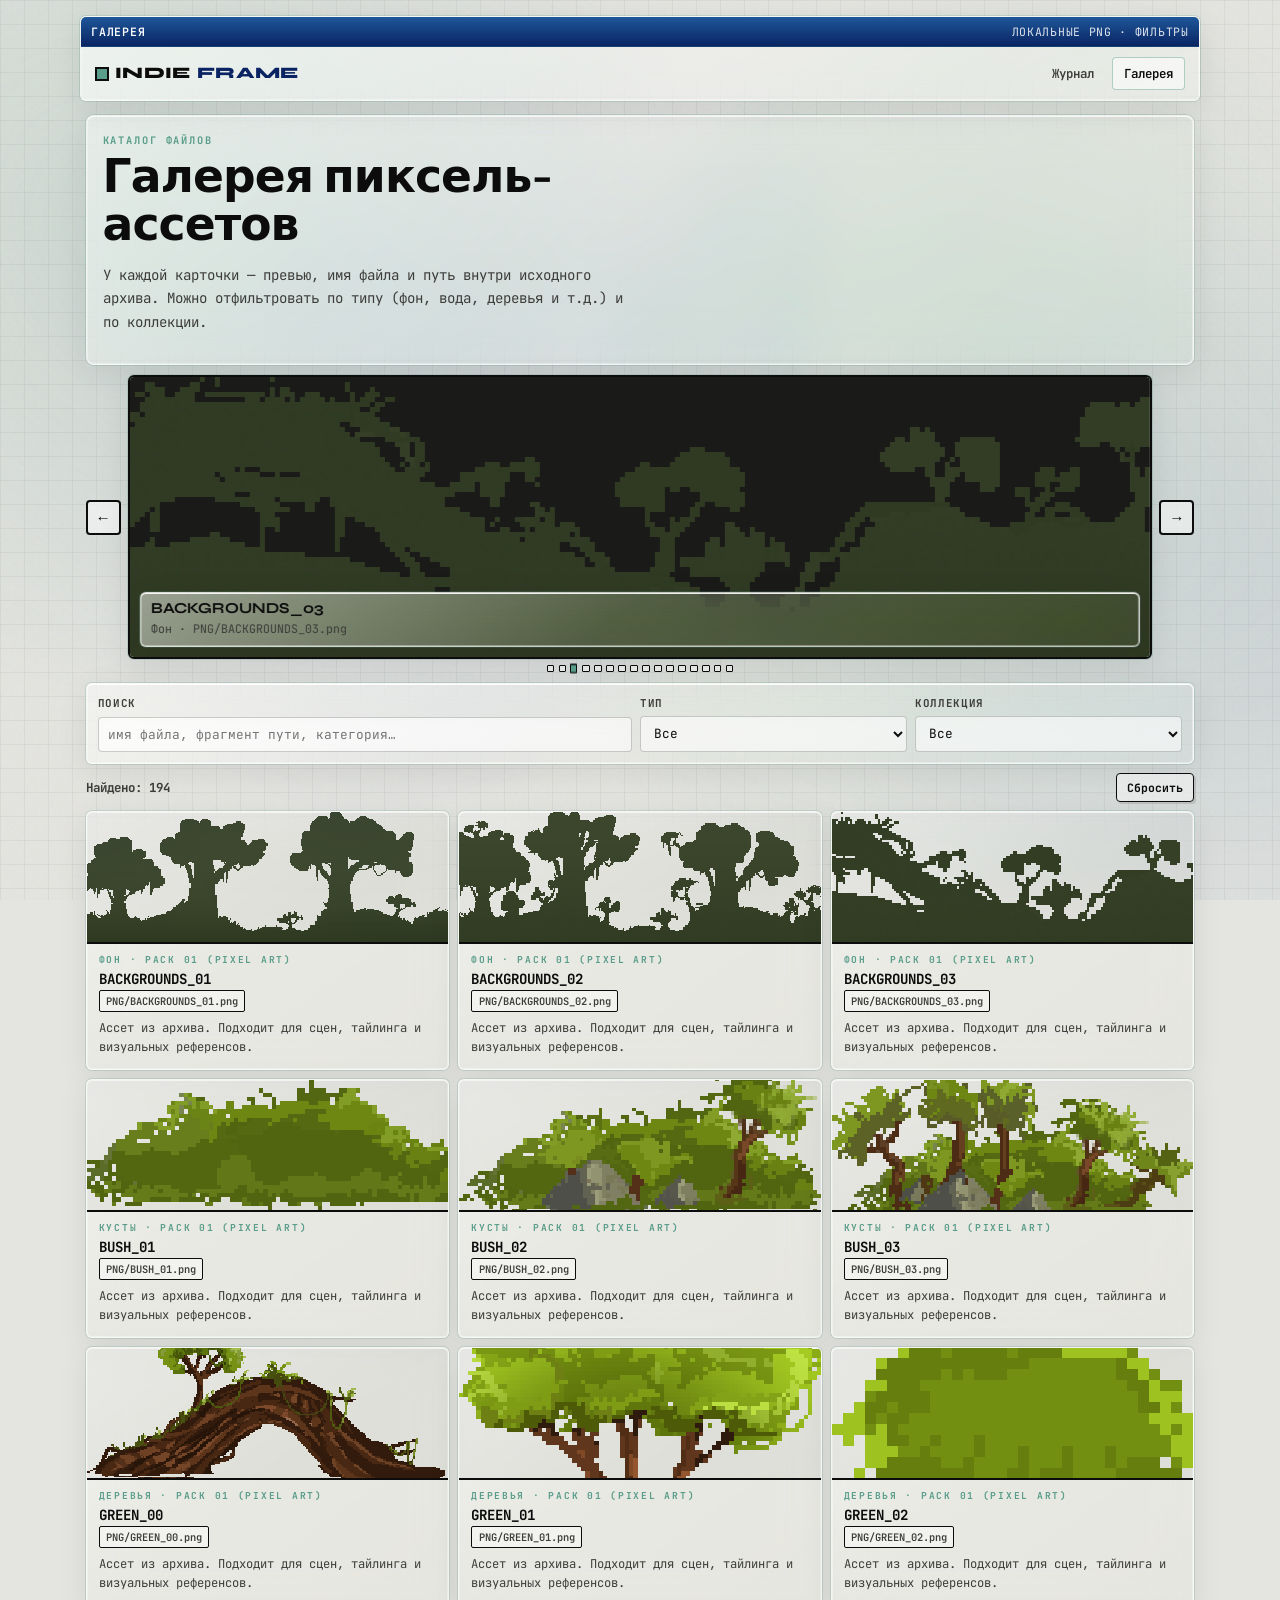
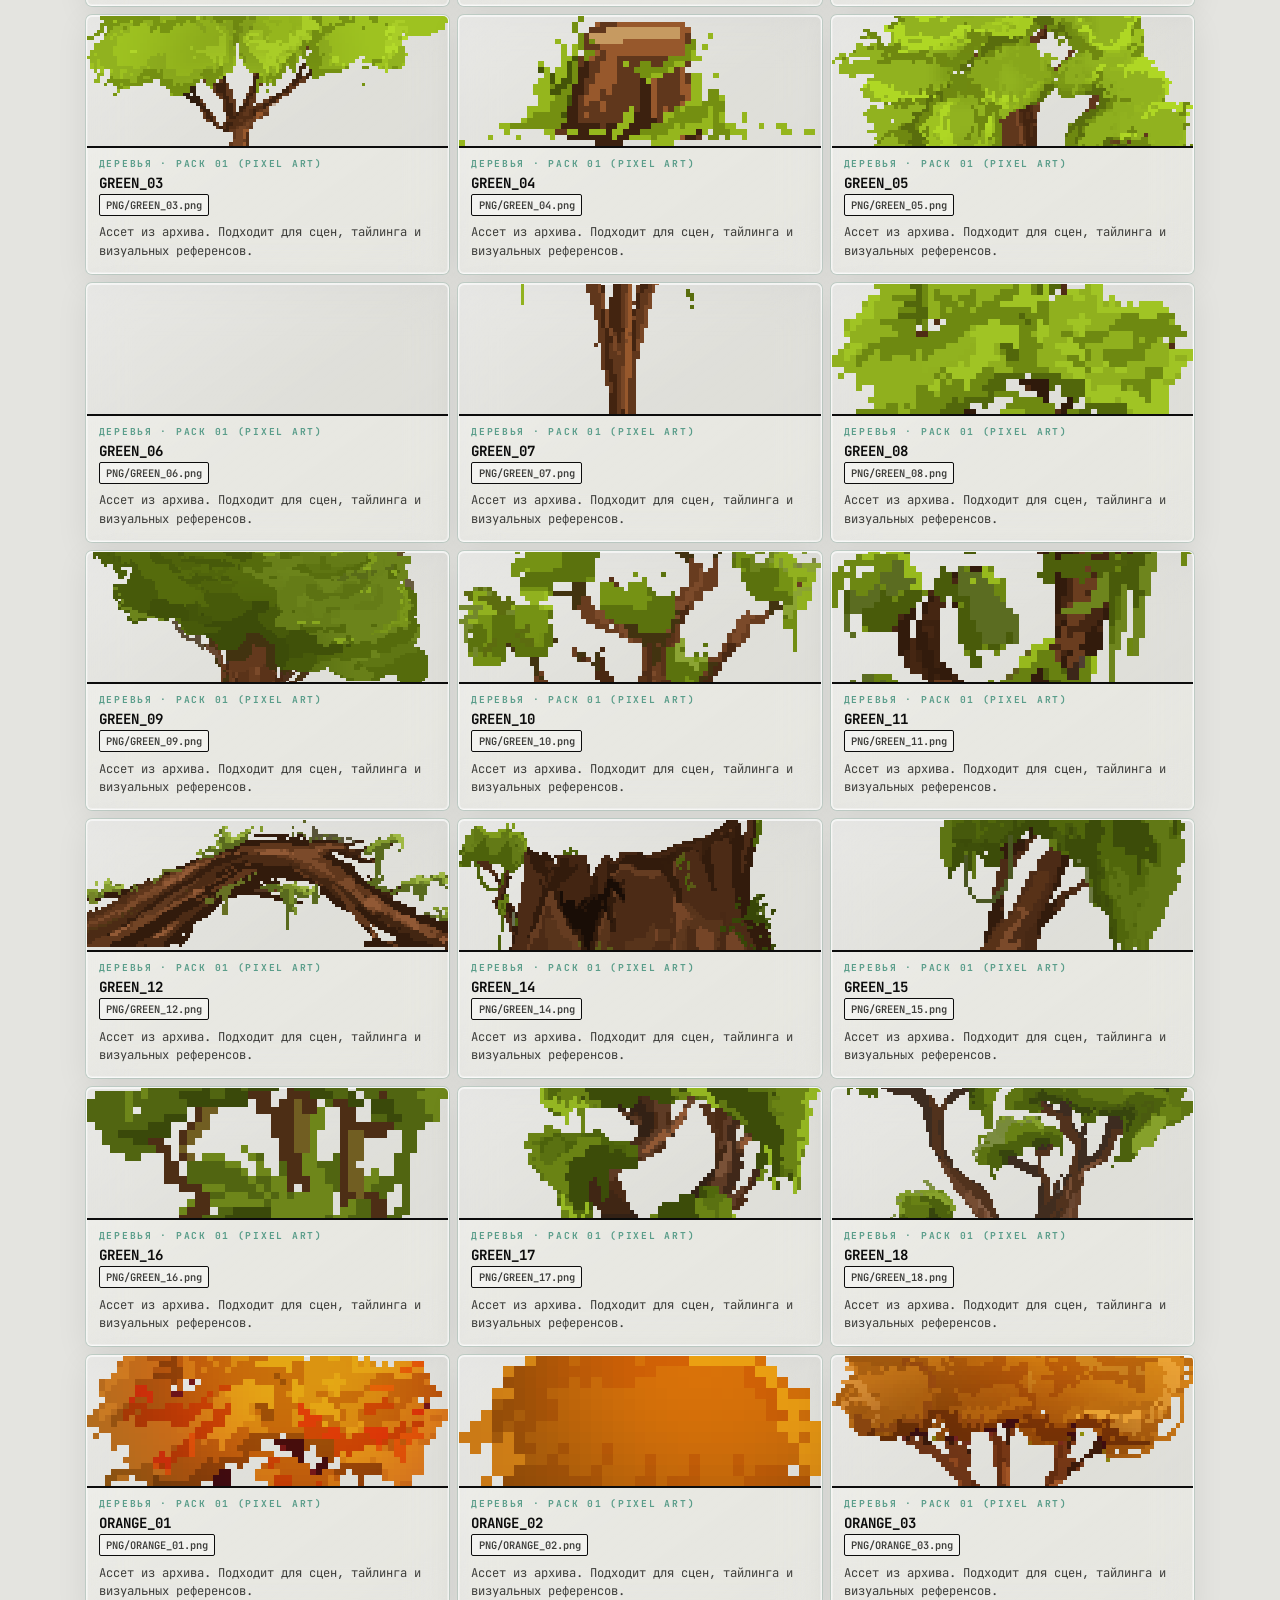
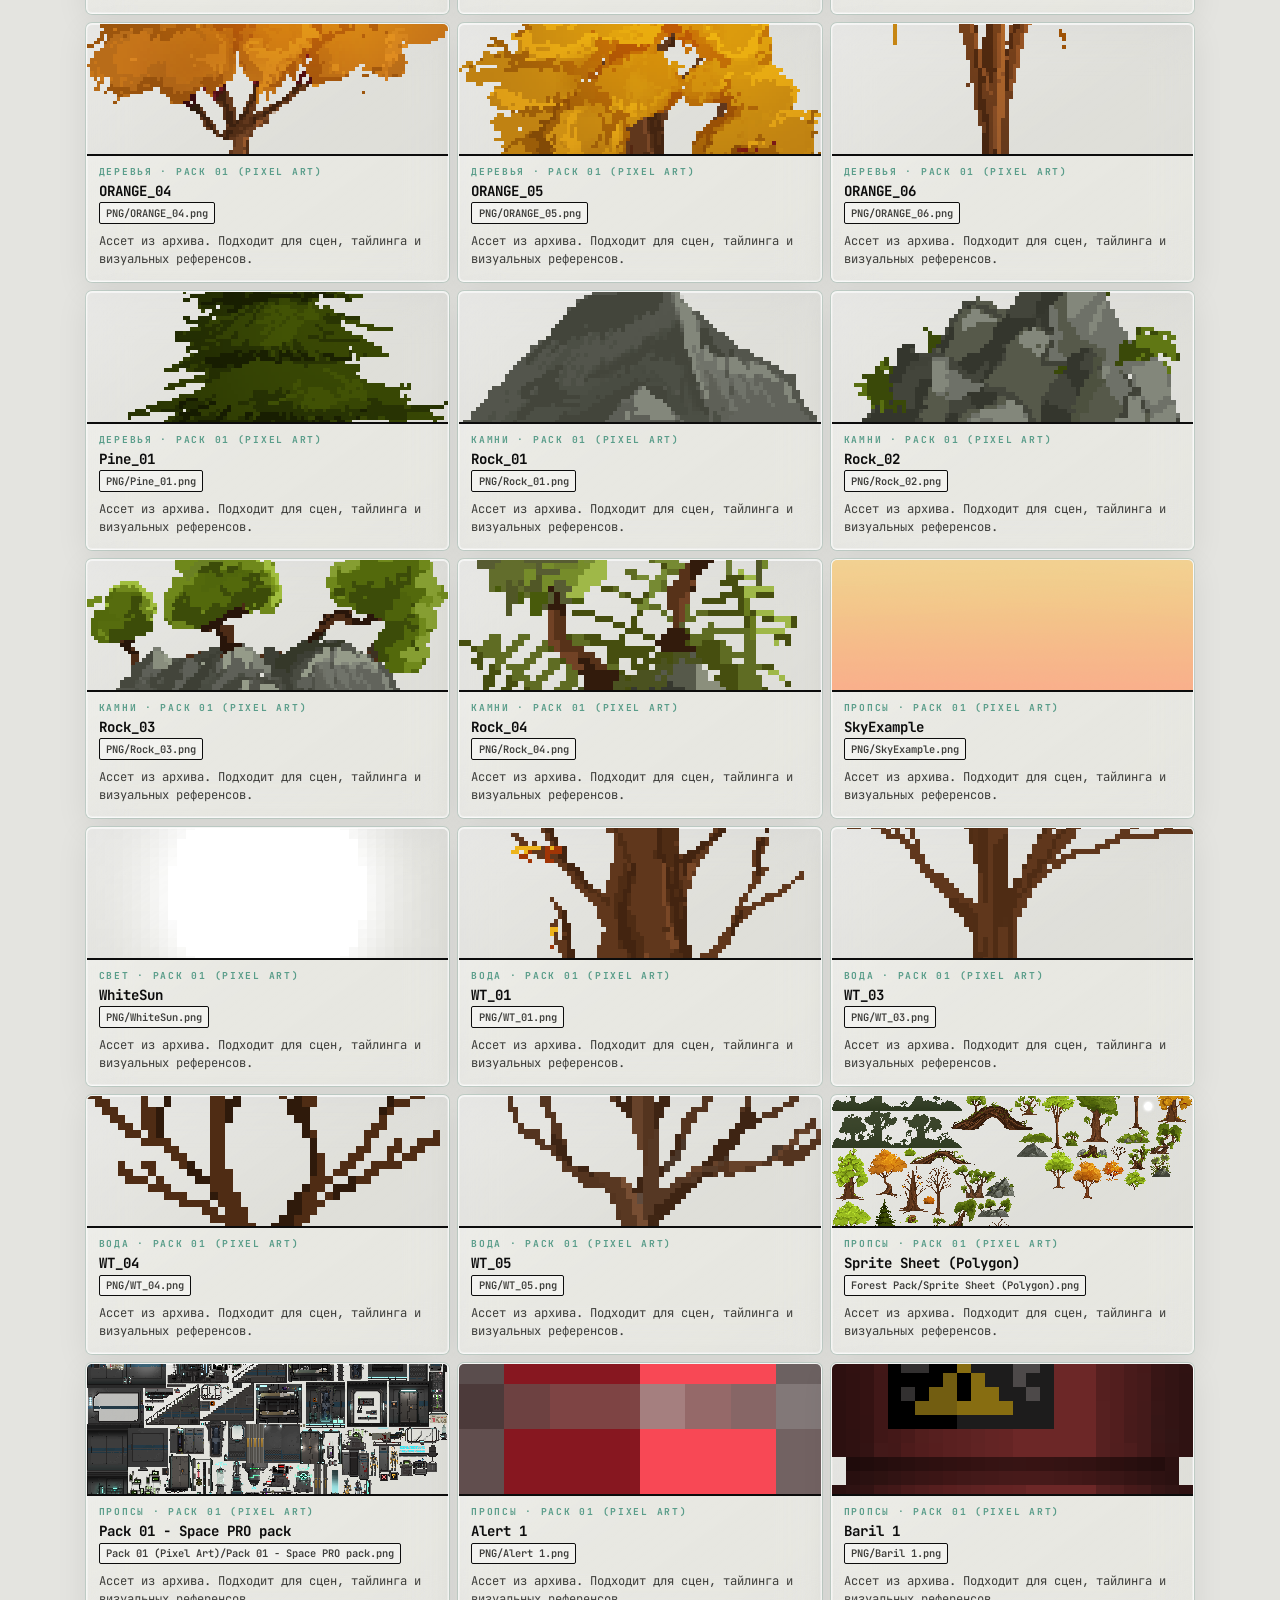
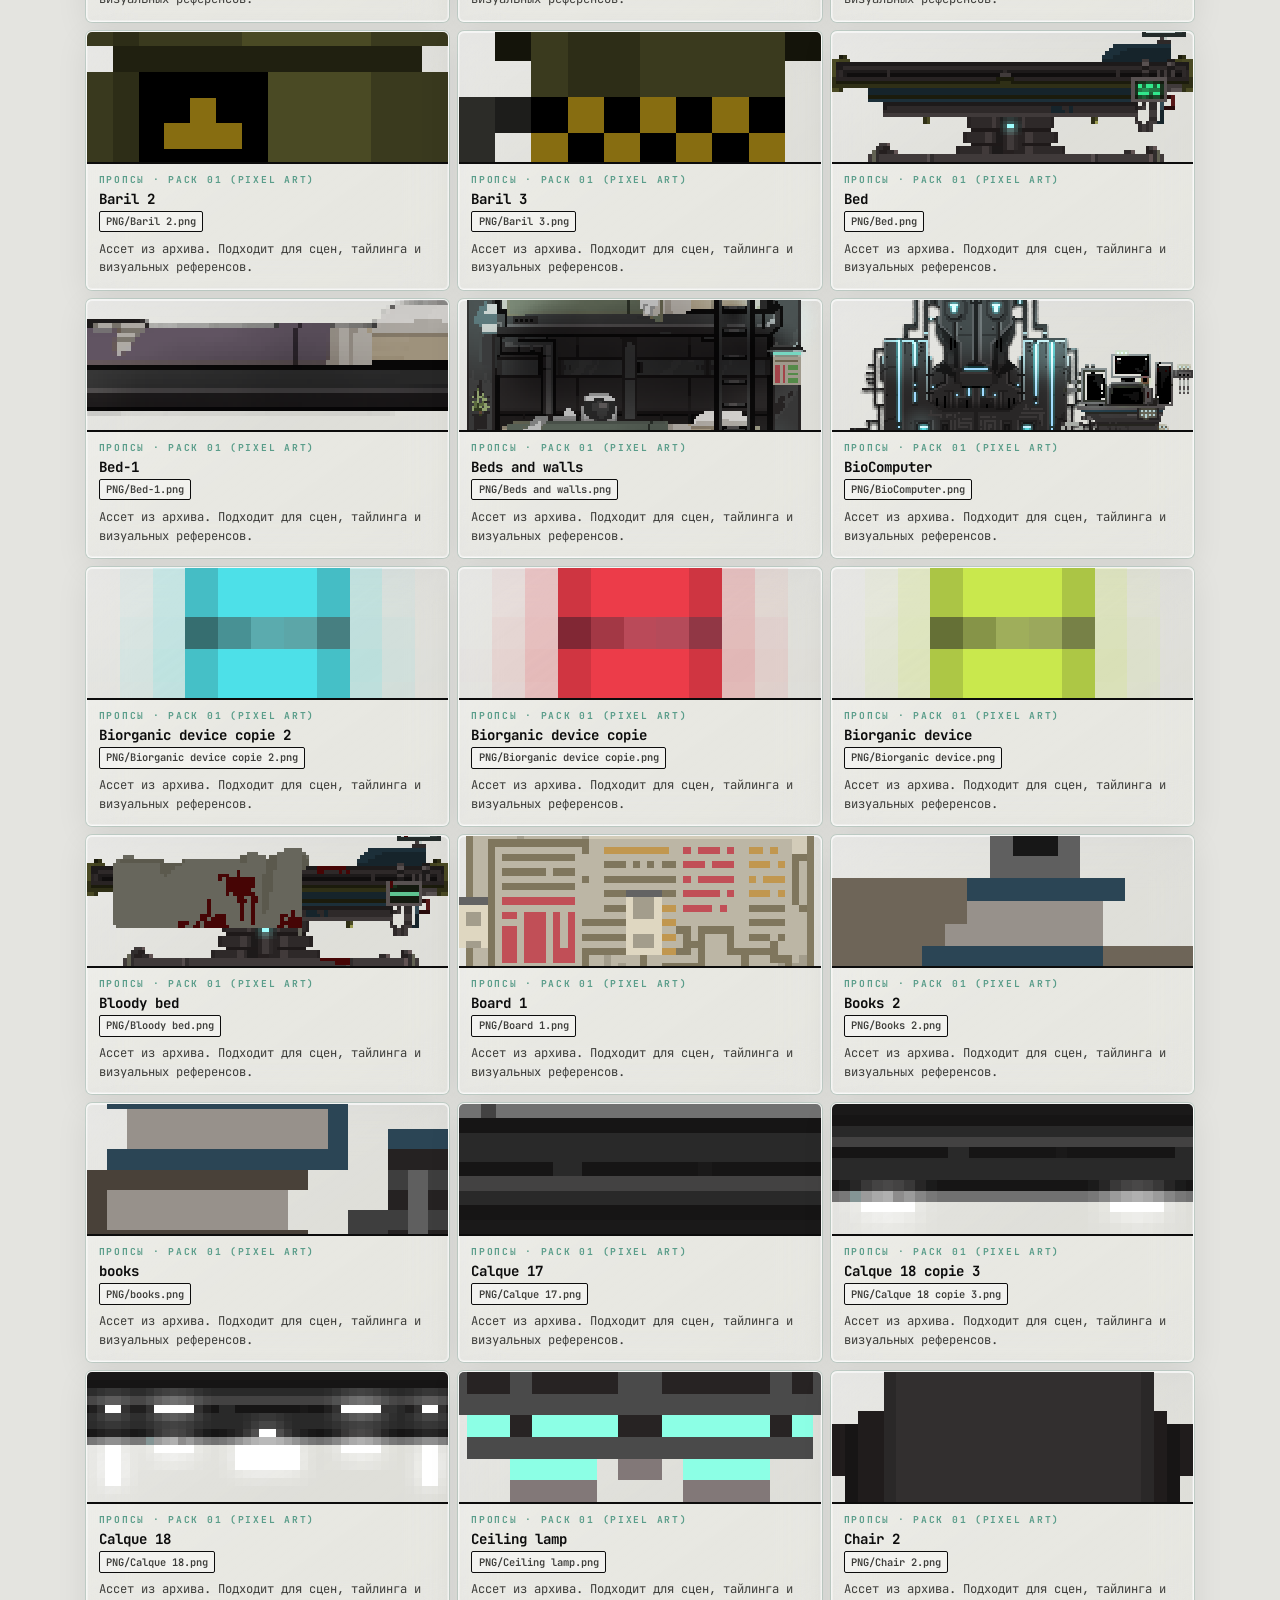
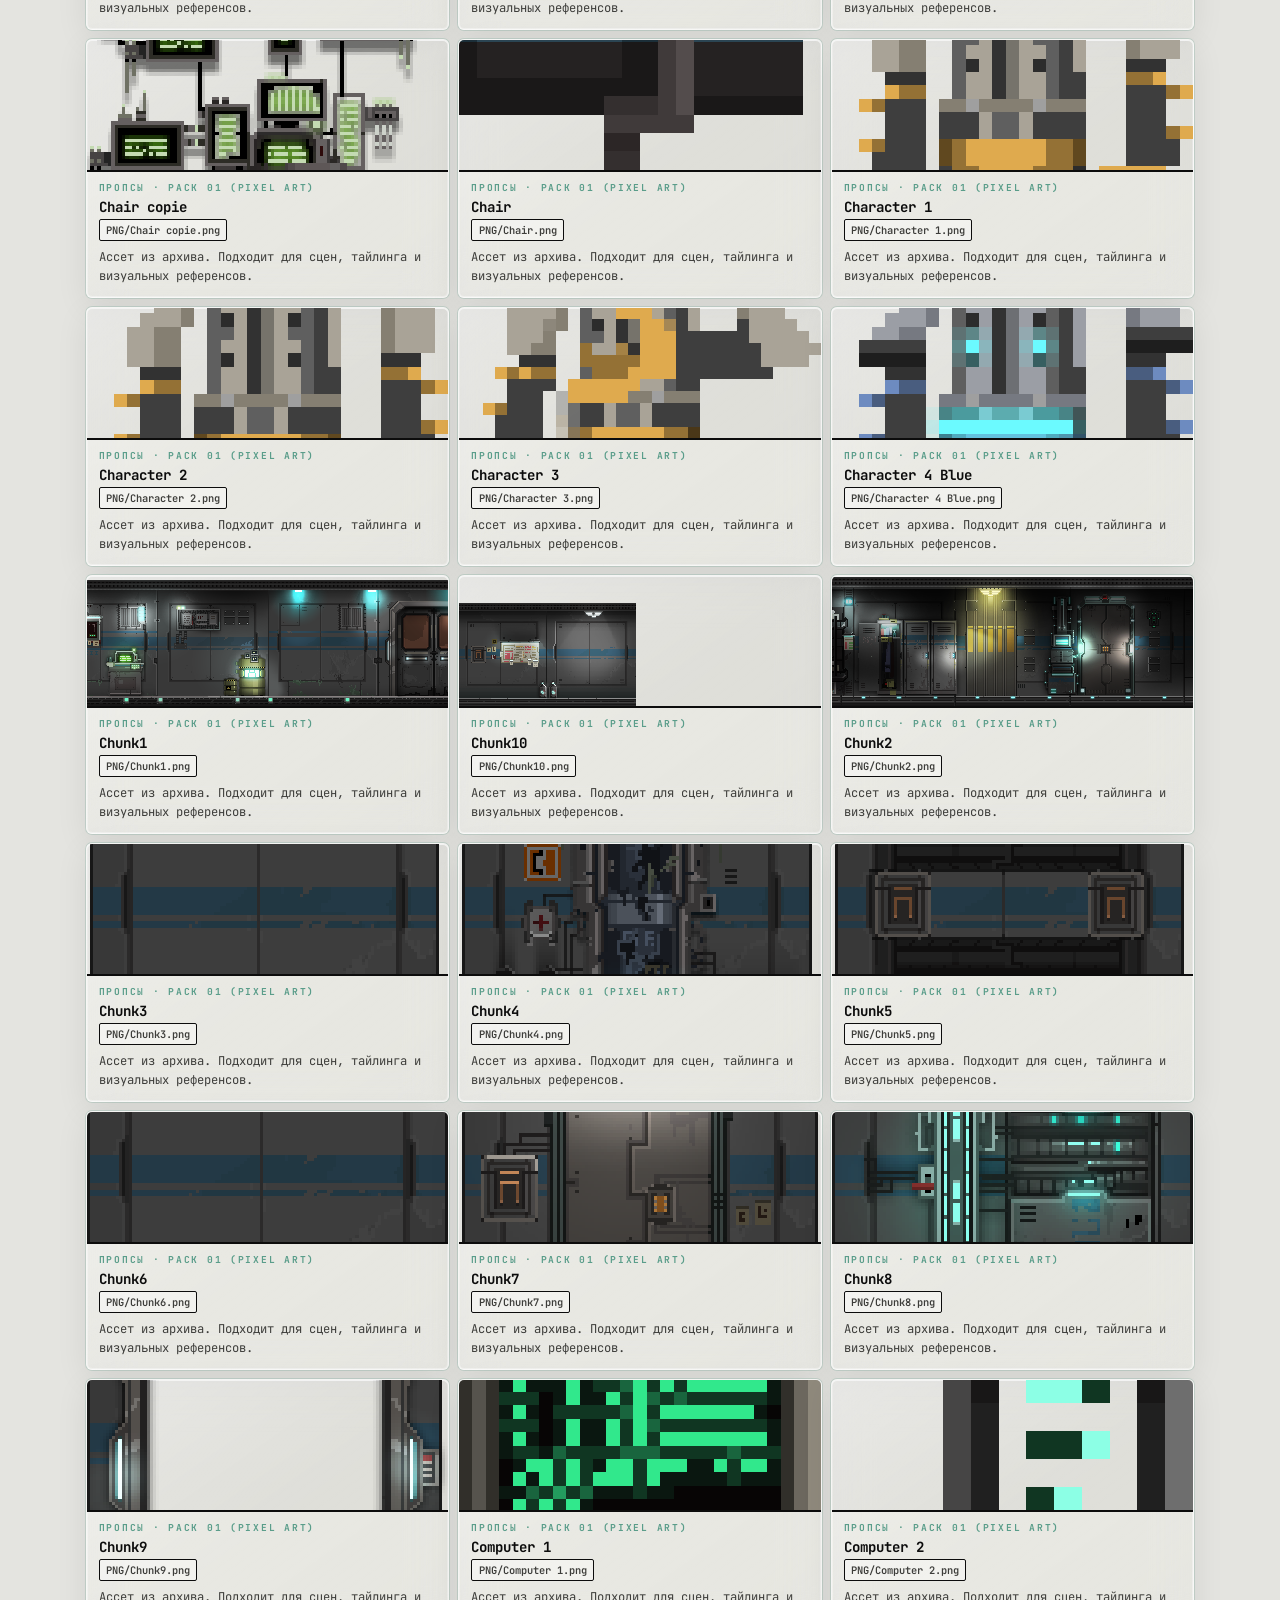
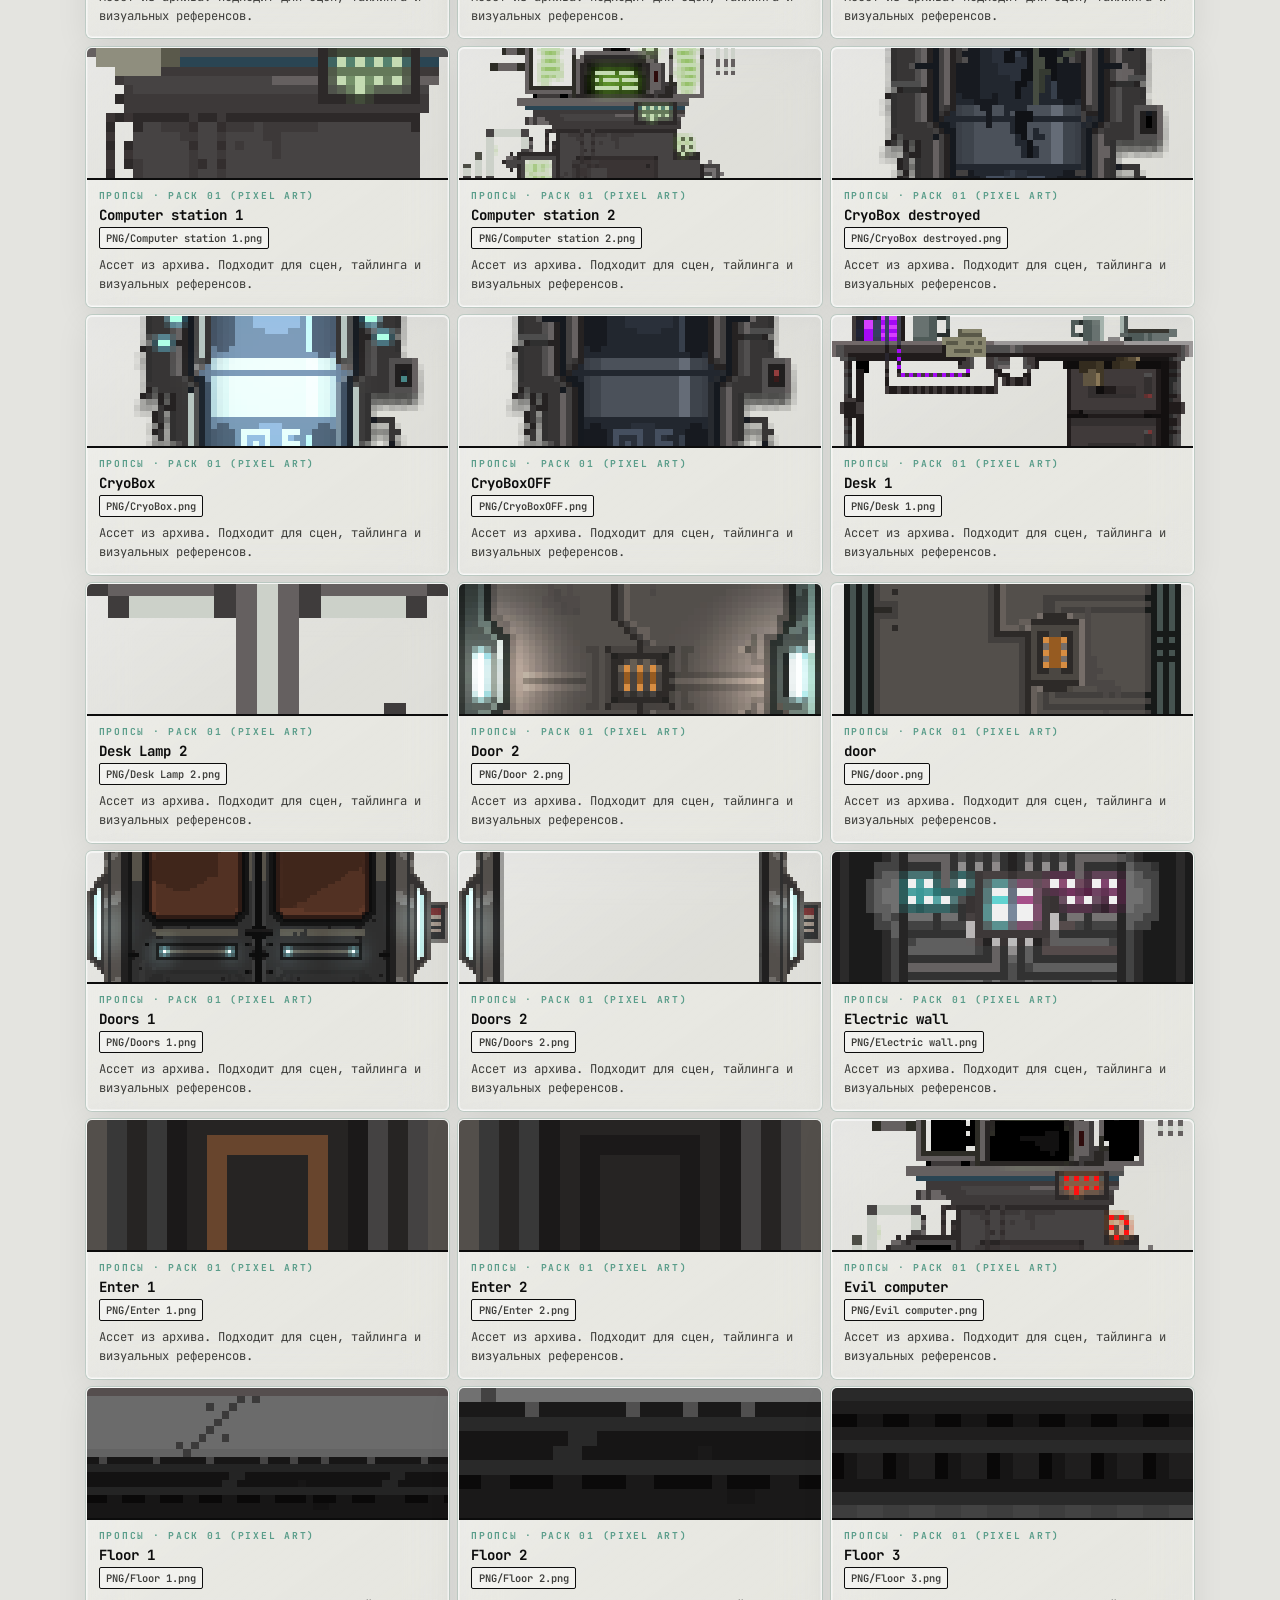
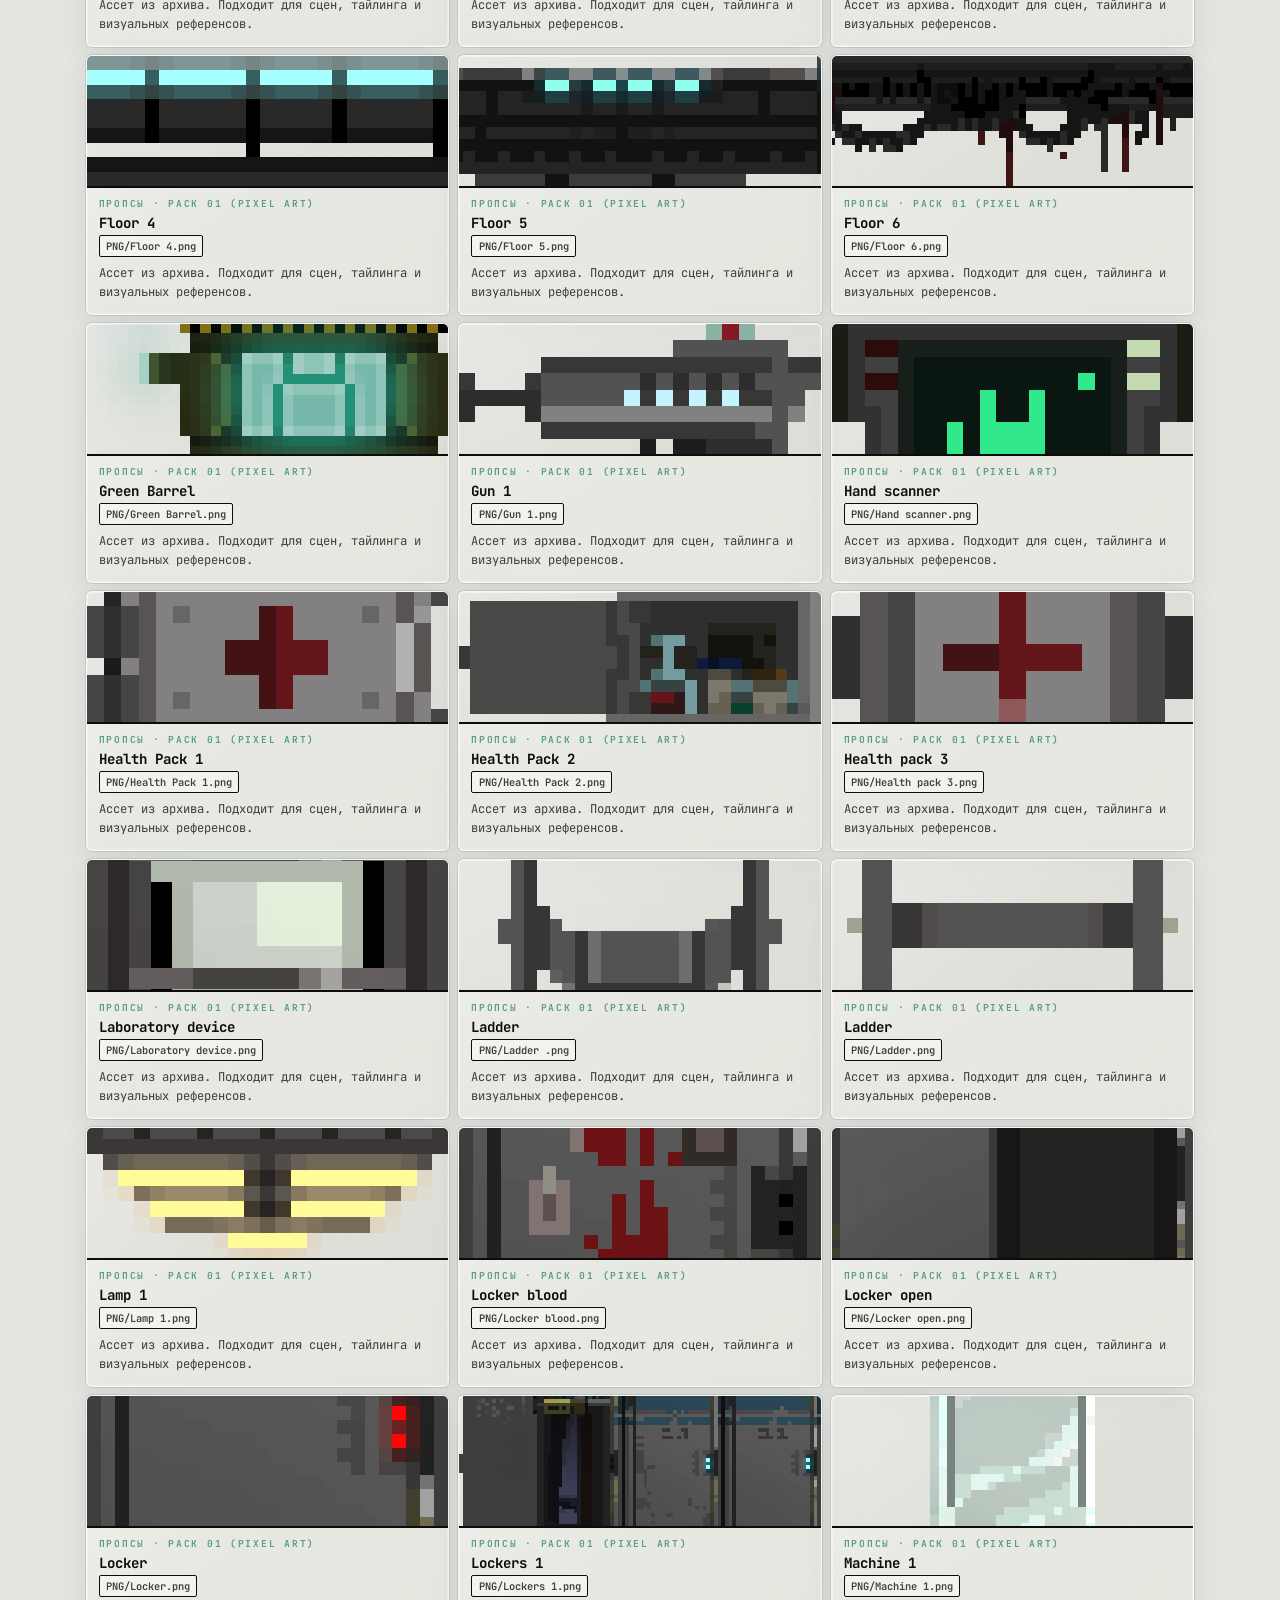
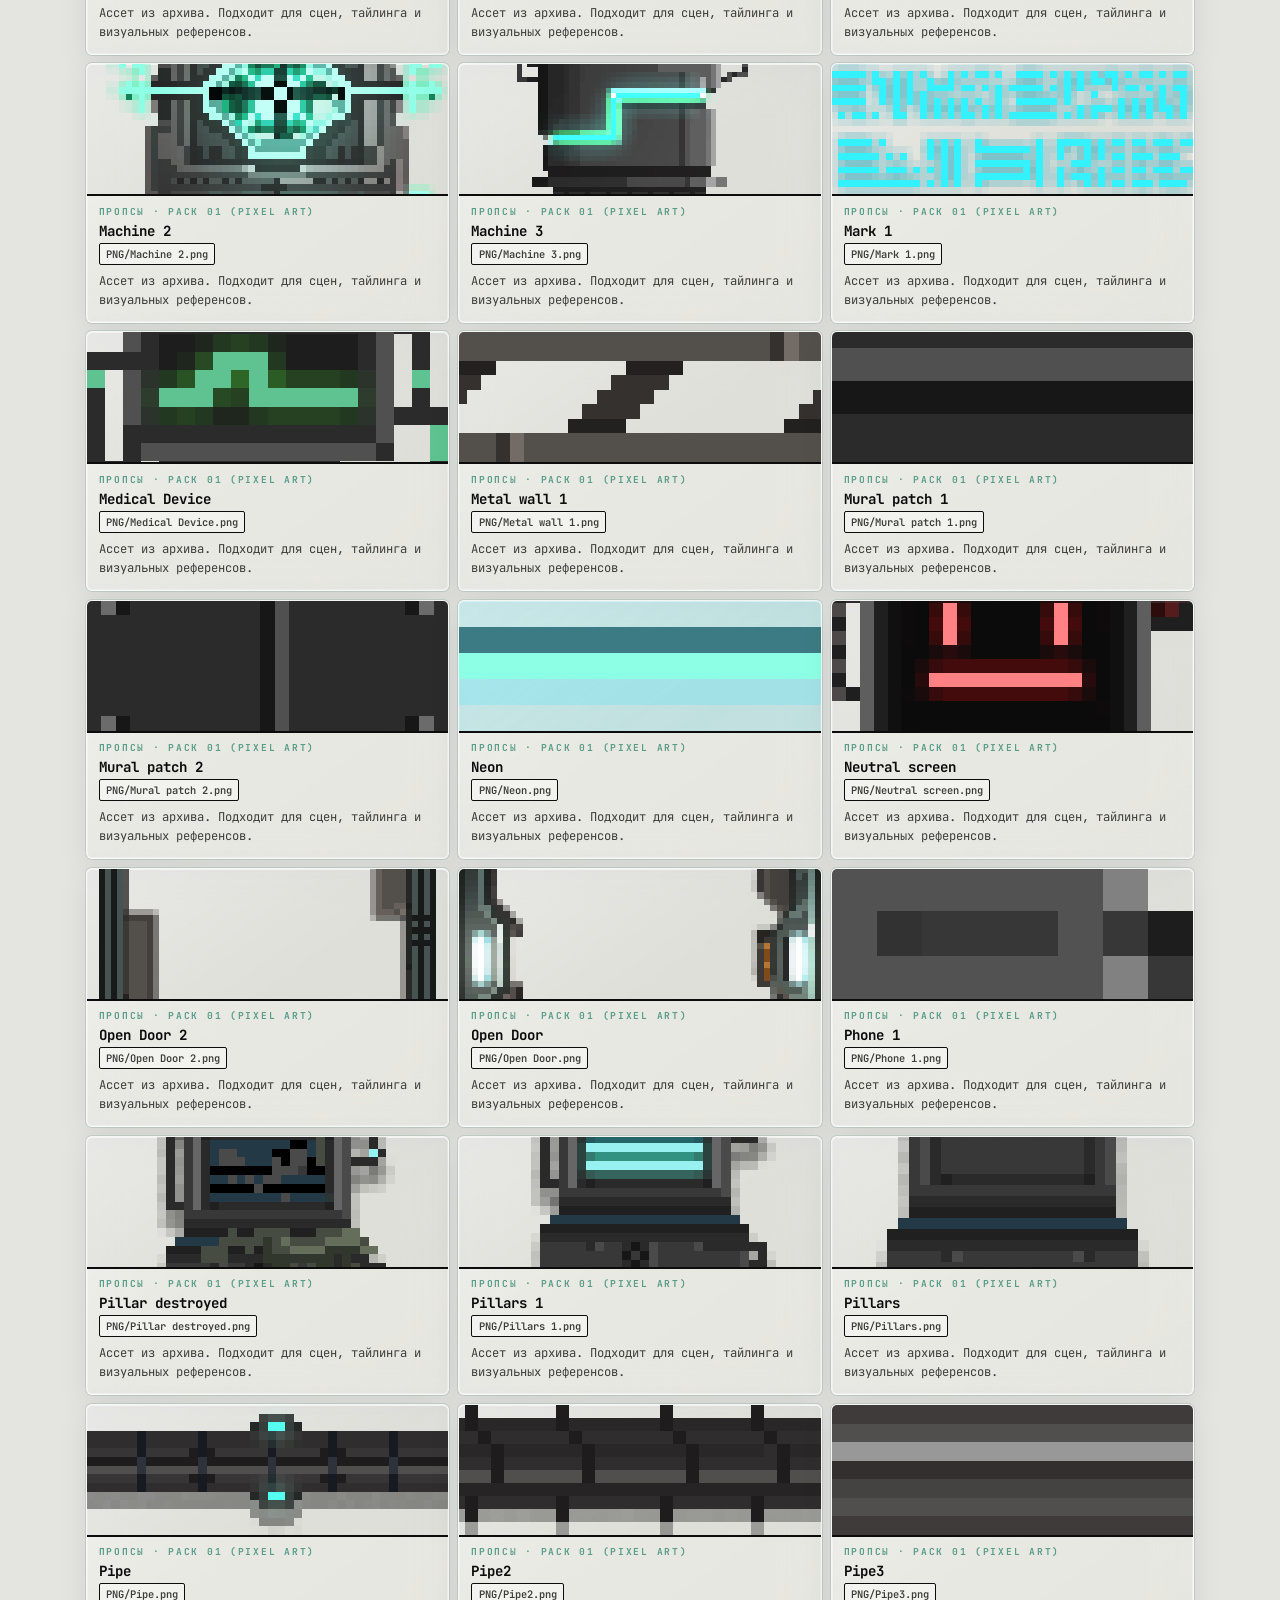
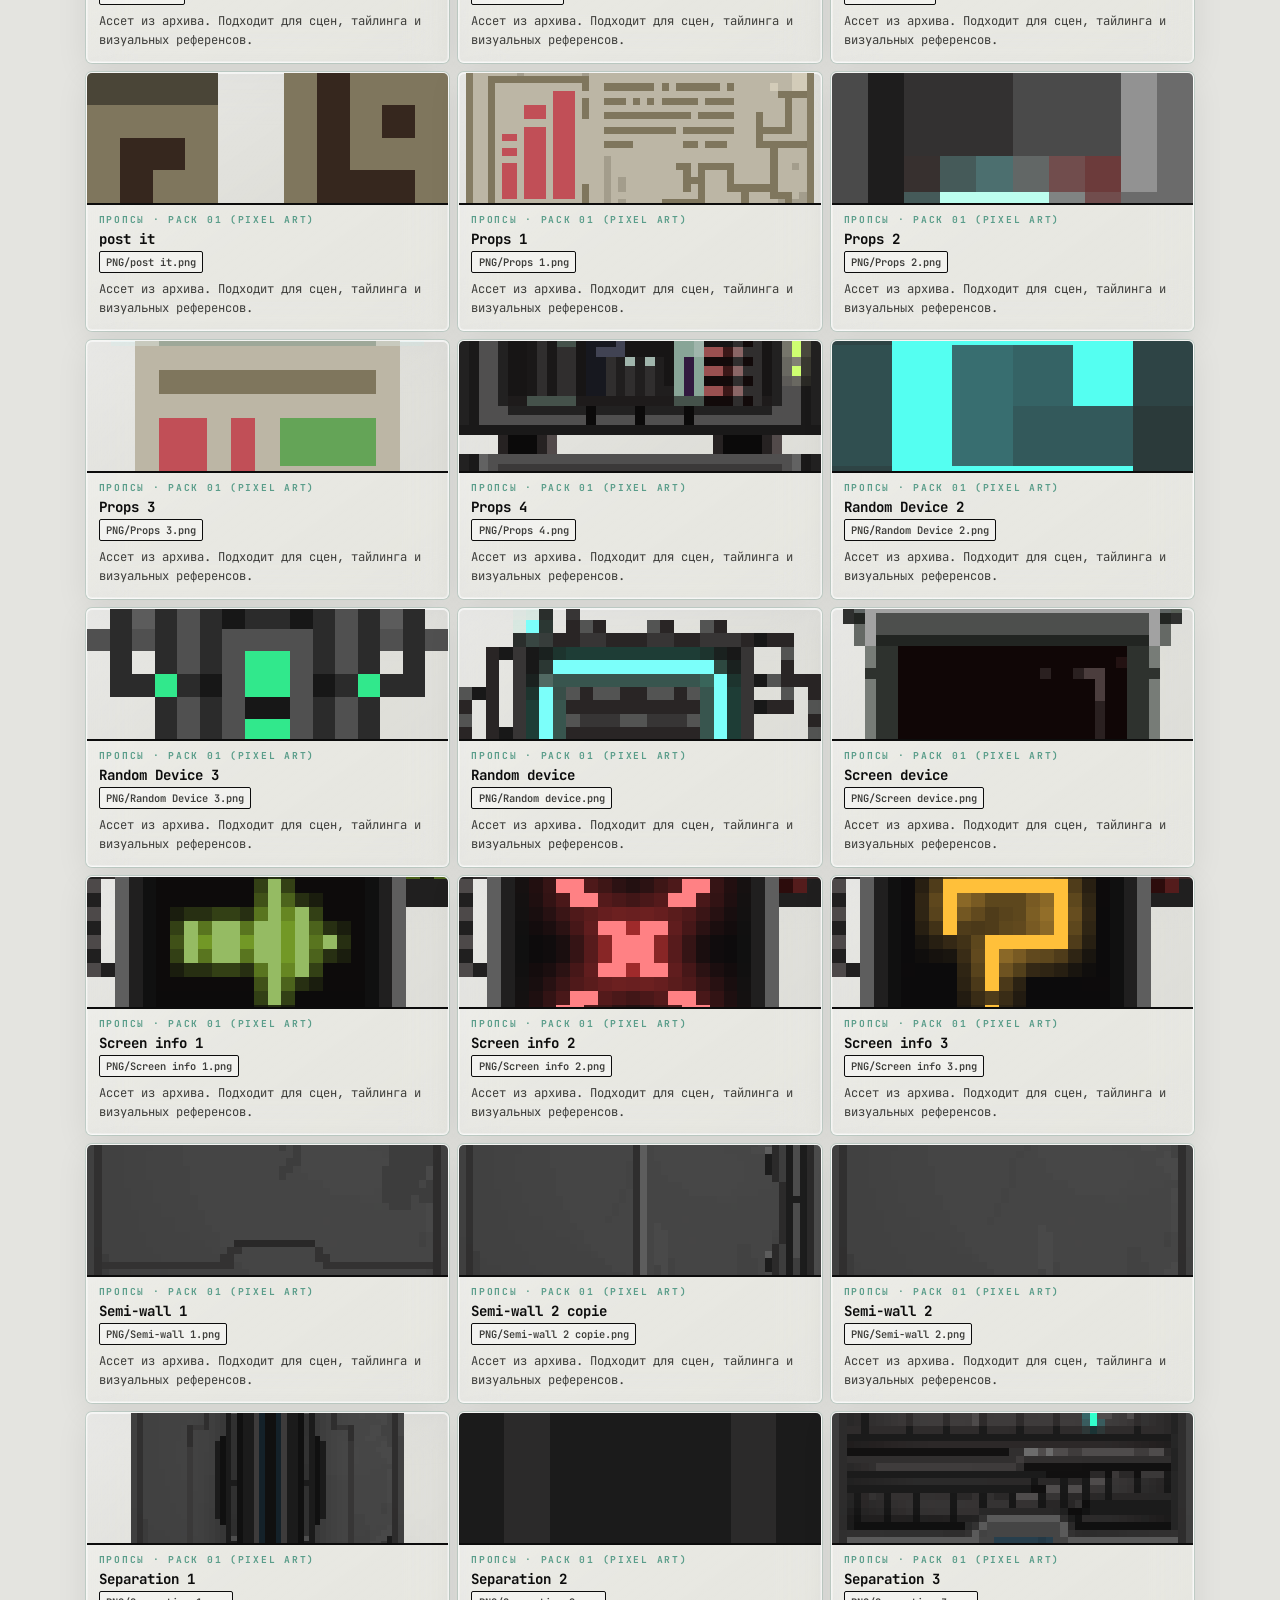
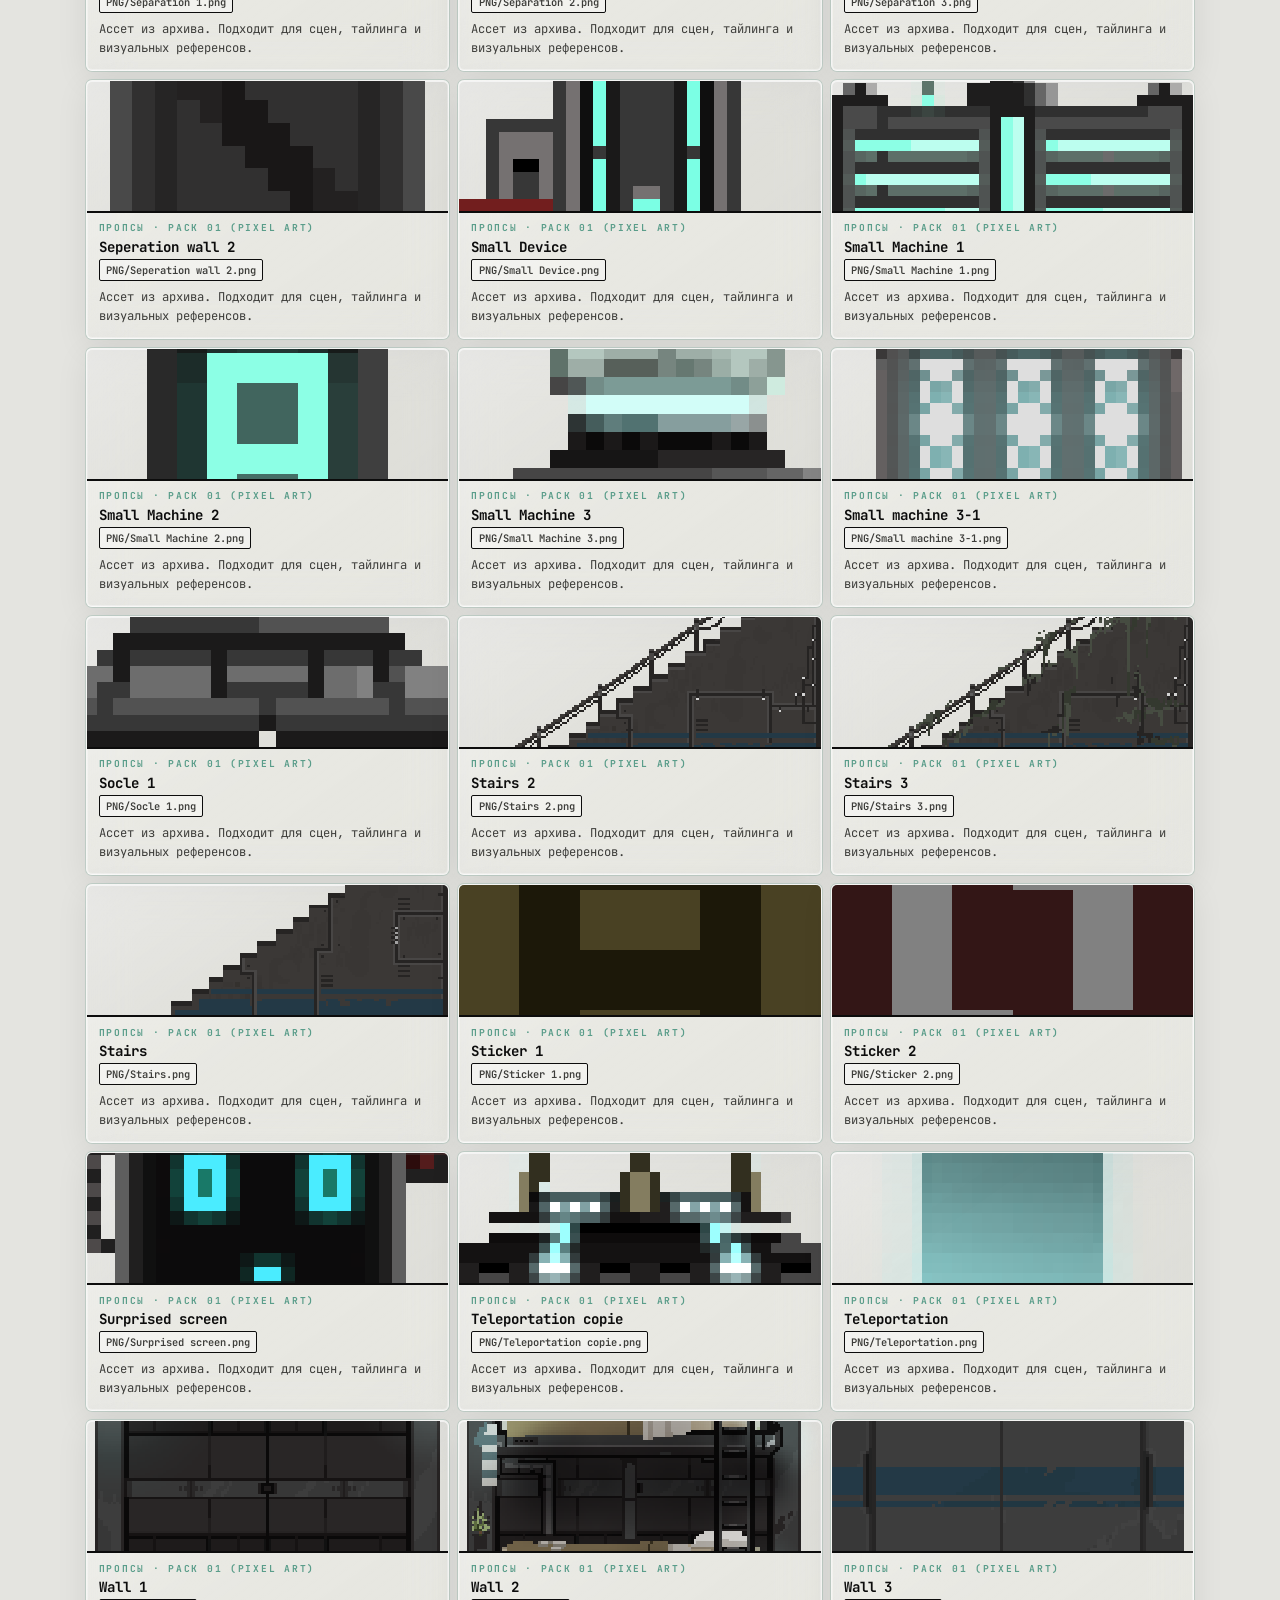
==== commit 38774ac9: "Remove playful OS/AI-flavored copy; add curated asset site links Made-with: Cursor" ====
--- a/references.html
+++ b/references.html
@@ -3,10 +3,10 @@
   <head>
     <meta charset="UTF-8" />
     <meta name="viewport" content="width=device-width, initial-scale=1.0" />
-    <title>GALLERY.DLL · Indie Frame</title>
+    <title>Галерея ассетов · Indie Frame</title>
     <meta
       name="description"
-      content="Галерея пиксель-ассетов: стеклянный UI, фильтры, карусель."
+      content="Галерея пиксель-ассетов с фильтрами и каруселью. Ссылки на площадки с графикой для игр."
     />
     <link rel="preconnect" href="https://fonts.googleapis.com" />
     <link rel="preconnect" href="https://fonts.gstatic.com" crossorigin />
@@ -23,12 +23,11 @@
       <div class="ambient__liquid ambient__liquid--2"></div>
     </div>
     <div class="grain"></div>
-    <p class="tech-sidenote">Scan lines optional · blur-on-glass · dither-friendly</p>
 
     <header class="topbar">
       <div class="topbar__title">
-        ASSET_BROWSER.EXE
-        <span>READ-ONLY · LOCAL PNG</span>
+        Галерея
+        <span>локальные PNG · фильтры</span>
       </div>
       <div class="topbar__body">
         <a class="brand" href="./index.html">INDIE<span>FRAME</span></a>
@@ -41,15 +40,15 @@
 
     <main class="page">
       <section class="page-header">
-        <p class="meta">Directory listing</p>
-        <h1>Все ассеты из паков</h1>
+        <p class="meta">Каталог файлов</p>
+        <h1>Галерея пиксель-ассетов</h1>
         <p class="lead">
-          Каждая карточка — файл с диска: превью, имя, путь в zip. Фильтры по
-          типу и коллекции. Карусель — подвыборка из того же каталога.
+          У каждой карточки — превью, имя файла и путь внутри исходного архива.
+          Можно отфильтровать по типу (фон, вода, деревья и т.д.) и по коллекции.
         </p>
       </section>
 
-      <p id="catalogLoading" class="catalog-loading">LOADING CATALOG.JSON…</p>
+      <p id="catalogLoading" class="catalog-loading">Загрузка каталога…</p>
 
       <section class="carousel" aria-label="Подборка из галереи">
         <div class="carousel-frame">
@@ -68,7 +67,7 @@
           <input
             id="searchInput"
             type="search"
-            placeholder="filename, path, category…"
+            placeholder="имя файла, фрагмент пути, категория…"
           />
         </label>
         <label>
@@ -87,10 +86,31 @@
       </section>
 
       <section id="referenceGrid" class="reference-grid" tabindex="-1"></section>
+
+      <section class="resource-section resource-section--compact">
+        <h2 class="resource-section__title">Ещё ассеты для игр</h2>
+        <ul class="resource-list resource-list--inline">
+          <li>
+            <a href="https://opengameart.org/" rel="noopener noreferrer" target="_blank">OpenGameArt</a>
+          </li>
+          <li>
+            <a href="https://itch.io/game-assets" rel="noopener noreferrer" target="_blank">itch.io</a>
+          </li>
+          <li>
+            <a href="https://kenney.nl/assets" rel="noopener noreferrer" target="_blank">Kenney</a>
+          </li>
+          <li>
+            <a href="https://craftpix.net/freebies/" rel="noopener noreferrer" target="_blank">Craftpix</a>
+          </li>
+          <li>
+            <a href="https://lospec.com/" rel="noopener noreferrer" target="_blank">Lospec</a>
+          </li>
+        </ul>
+      </section>
     </main>
 
     <footer class="footer">
-      <p>catalog.json + assets/img · не модифицируйте оригинальные zip без бэкапа</p>
+      <p><a href="./index.html">На главную</a> · каталог хранится в репозитории рядом с превью</p>
     </footer>
     <script src="./app.js"></script>
   </body>
--- a/styles.css
+++ b/styles.css
@@ -253,22 +253,6 @@
   z-index: 1;
 }
 
-.tech-sidenote {
-  position: fixed;
-  right: 0.5rem;
-  top: 50%;
-  transform: translateY(-50%) rotate(180deg);
-  writing-mode: vertical-rl;
-  font-size: 0.62rem;
-  letter-spacing: 0.2em;
-  text-transform: uppercase;
-  color: var(--mint);
-  opacity: 0.55;
-  z-index: 1;
-  max-height: 60vh;
-  pointer-events: none;
-}
-
 .hero.editorial {
   border-radius: 8px;
   padding: 1.25rem;
@@ -436,14 +420,14 @@
 }
 
 .hero-media-card::before {
-  content: "PREVIEW.SYS";
+  content: "Превью";
   position: absolute;
   top: 0.5rem;
   right: 0.65rem;
   font-size: 0.58rem;
-  letter-spacing: 0.12em;
+  letter-spacing: 0.1em;
   color: var(--mint);
-  opacity: 0.8;
+  opacity: 0.85;
 }
 
 .media-preview {
@@ -857,6 +841,15 @@
   z-index: 1;
 }
 
+.footer a {
+  color: var(--win-blue);
+  font-weight: 600;
+}
+
+.footer a:hover {
+  color: var(--mint);
+}
+
 .catalog-loading {
   margin: 0.45rem 0 0;
   color: var(--ink-muted);
@@ -868,11 +861,80 @@
   display: none;
 }
 
+.resource-section {
+  margin-top: 1.15rem;
+  padding: 1rem 1.15rem;
+  border-radius: 8px;
+  background: var(--glass-bg);
+  backdrop-filter: blur(22px) saturate(170%);
+  -webkit-backdrop-filter: blur(22px) saturate(170%);
+  border: 1px solid var(--glass-border);
+  box-shadow: var(--shadow-soft), var(--shadow-inset), 0 0 0 1px var(--glass-edge);
+}
+
+.resource-section__title {
+  font-family: Syne, system-ui, sans-serif;
+  font-size: 1.2rem;
+  margin: 0 0 0.45rem;
+  color: var(--ink);
+}
+
+.resource-section__lead {
+  margin: 0 0 0.85rem;
+  color: var(--ink-muted);
+  font-size: 0.8rem;
+  max-width: 46rem;
+  line-height: 1.55;
+}
+
+.resource-list {
+  margin: 0;
+  padding-left: 1.15rem;
+  color: var(--ink-muted);
+  font-size: 0.8rem;
+  line-height: 1.55;
+}
+
+.resource-list li {
+  margin-bottom: 0.5rem;
+}
+
+.resource-list a {
+  color: var(--win-blue);
+  font-weight: 700;
+  text-decoration: underline;
+  text-underline-offset: 2px;
+}
+
+.resource-list a:hover {
+  color: var(--mint);
+}
+
+.resource-section--compact {
+  margin-top: 1rem;
+  padding: 0.85rem 1rem;
+}
+
+.resource-list--inline {
+  list-style: none;
+  padding: 0;
+  margin: 0;
+  display: flex;
+  flex-wrap: wrap;
+  gap: 0.35rem 1.1rem;
+}
+
+.resource-list--inline li {
+  margin: 0;
+}
+
+.resource-list--inline a {
+  text-decoration: none;
+  border-bottom: 1px solid var(--glass-edge);
+  padding-bottom: 1px;
+}
+
 @media (max-width: 980px) {
-  .tech-sidenote {
-    display: none;
-  }
-
   .hero.editorial {
     grid-template-columns: 1fr;
   }
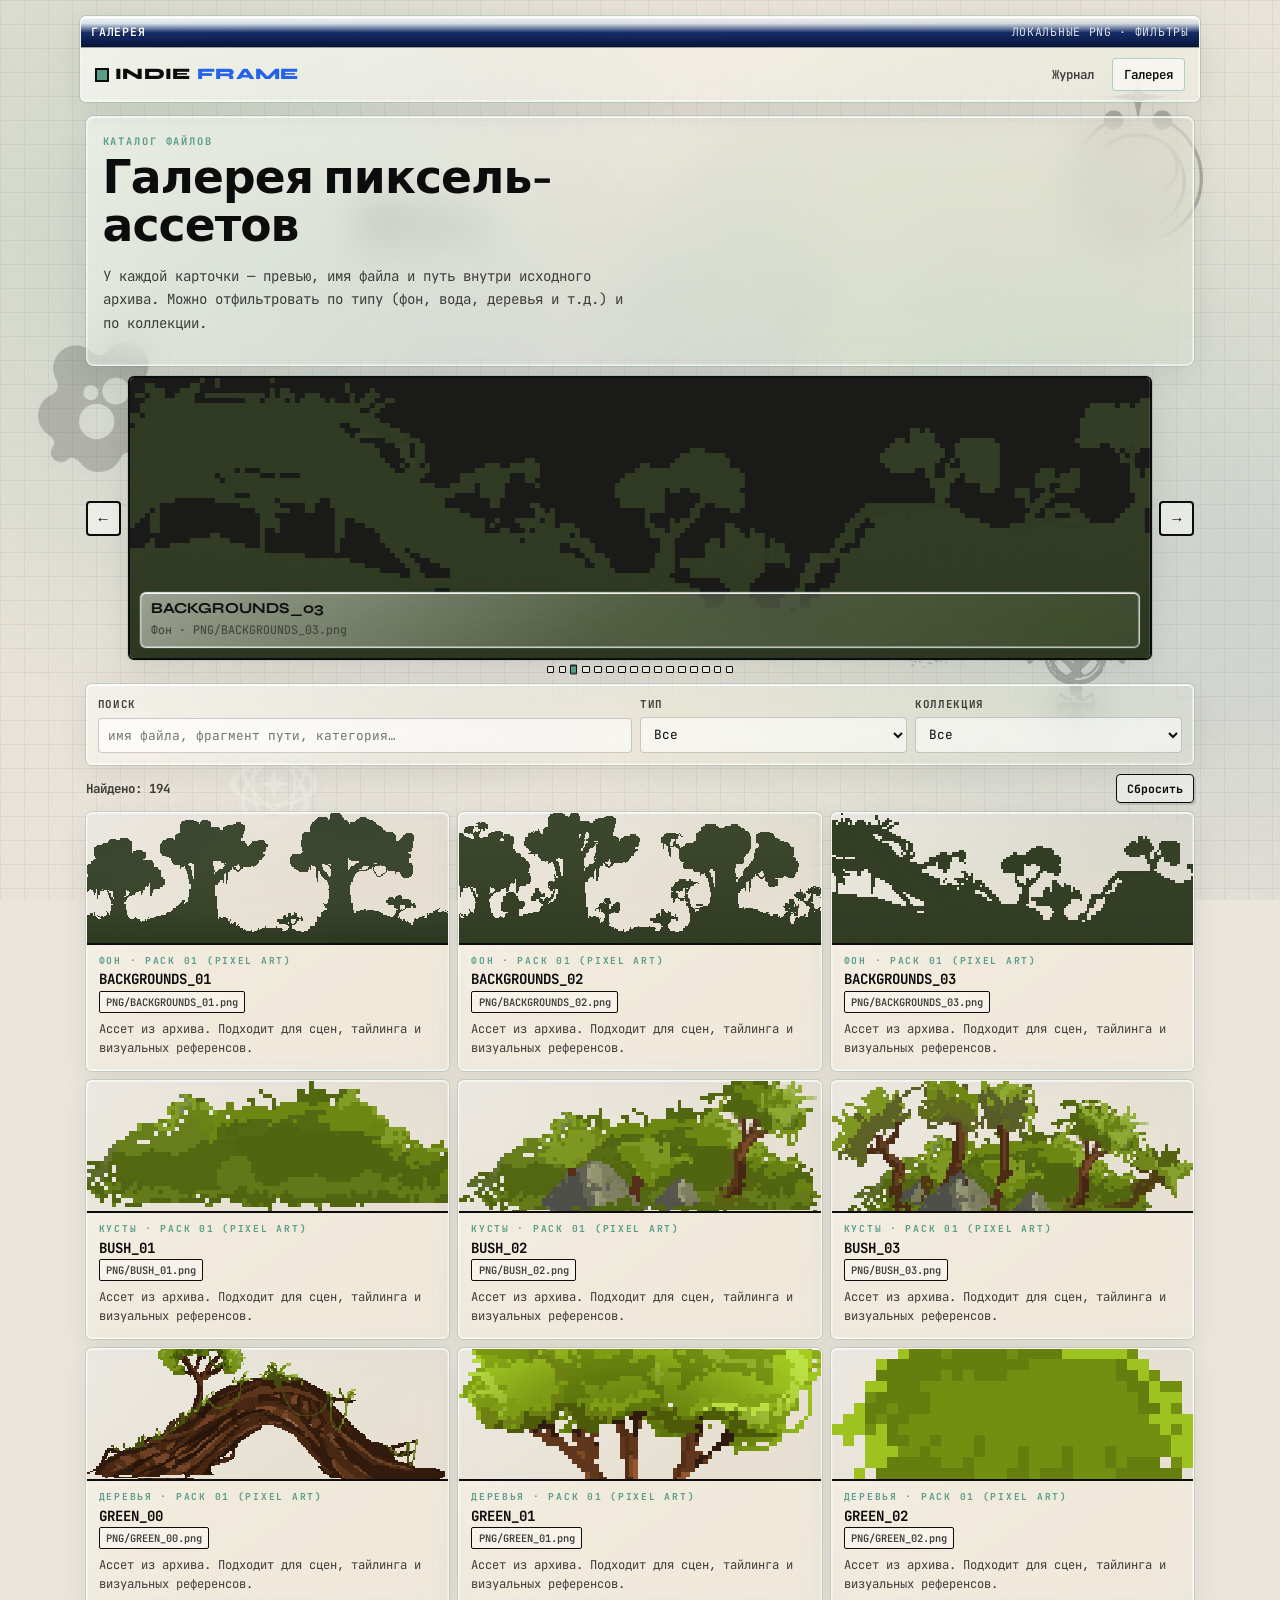
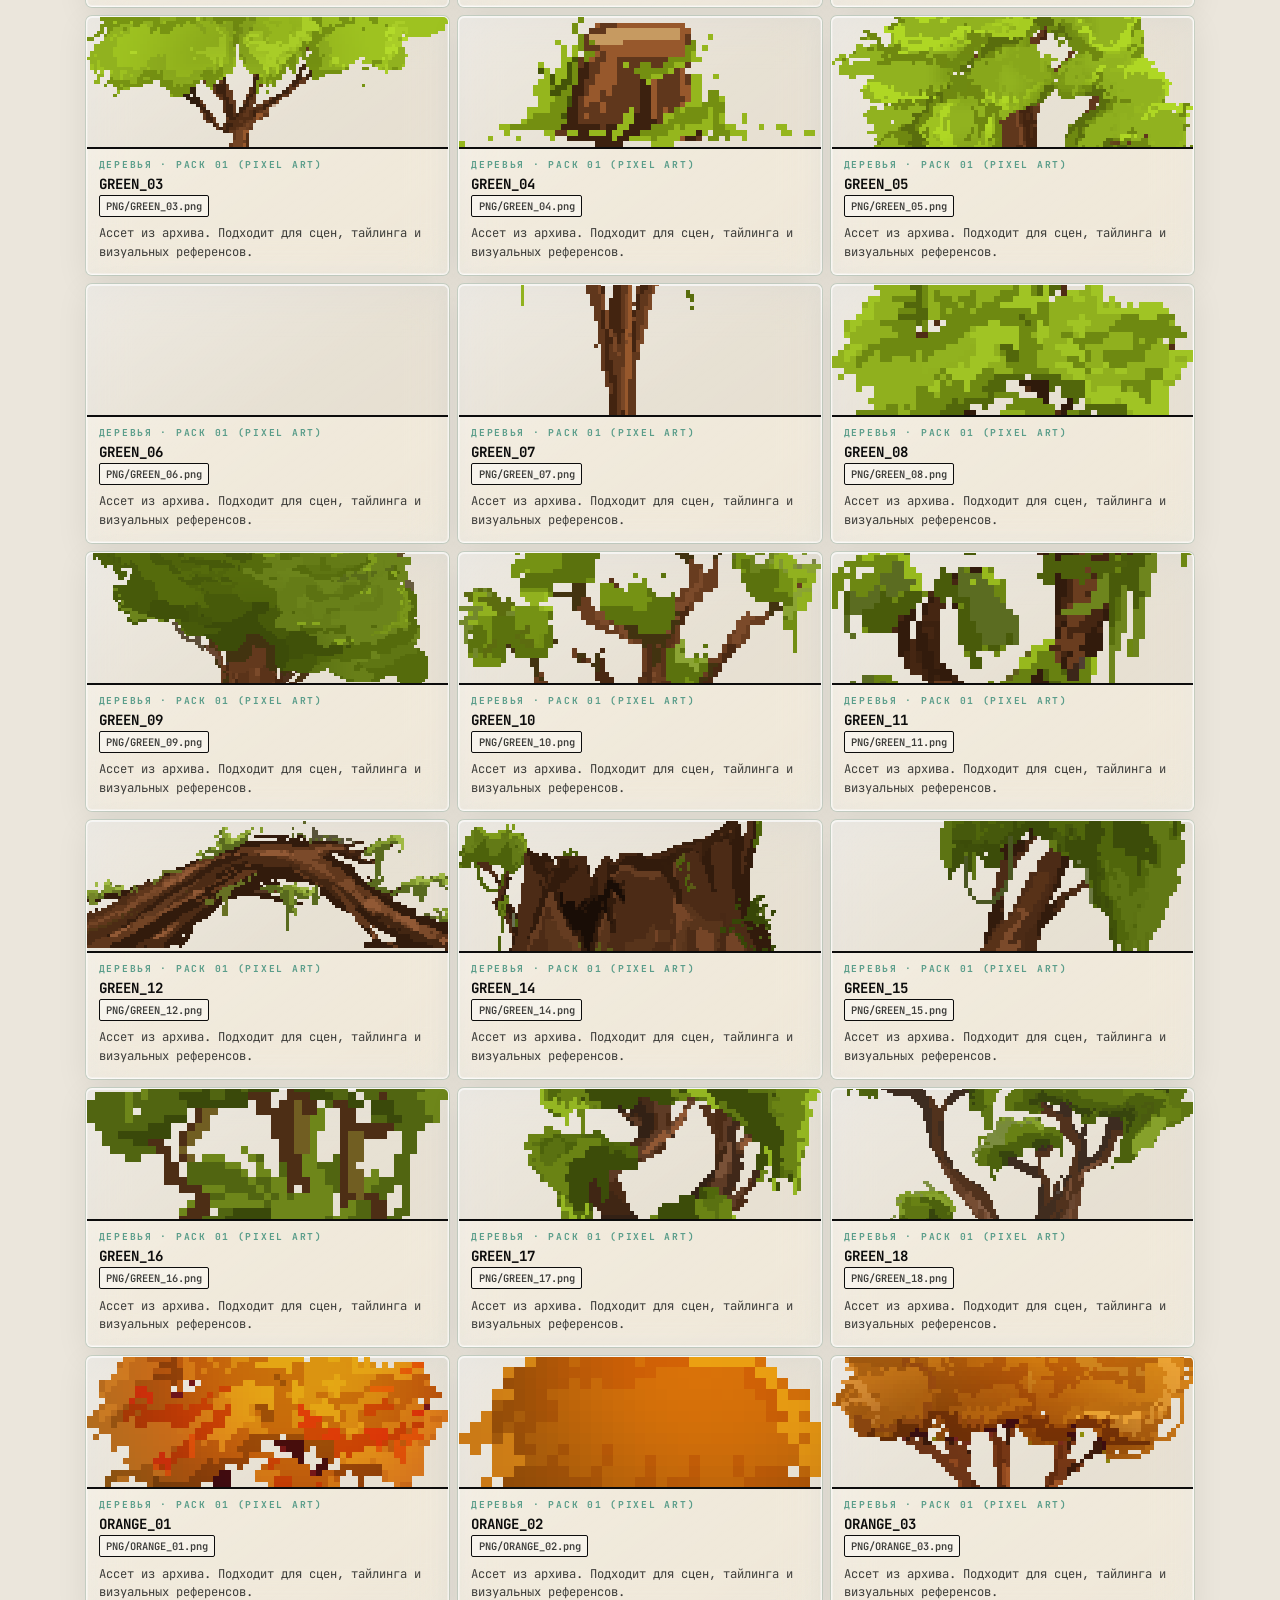
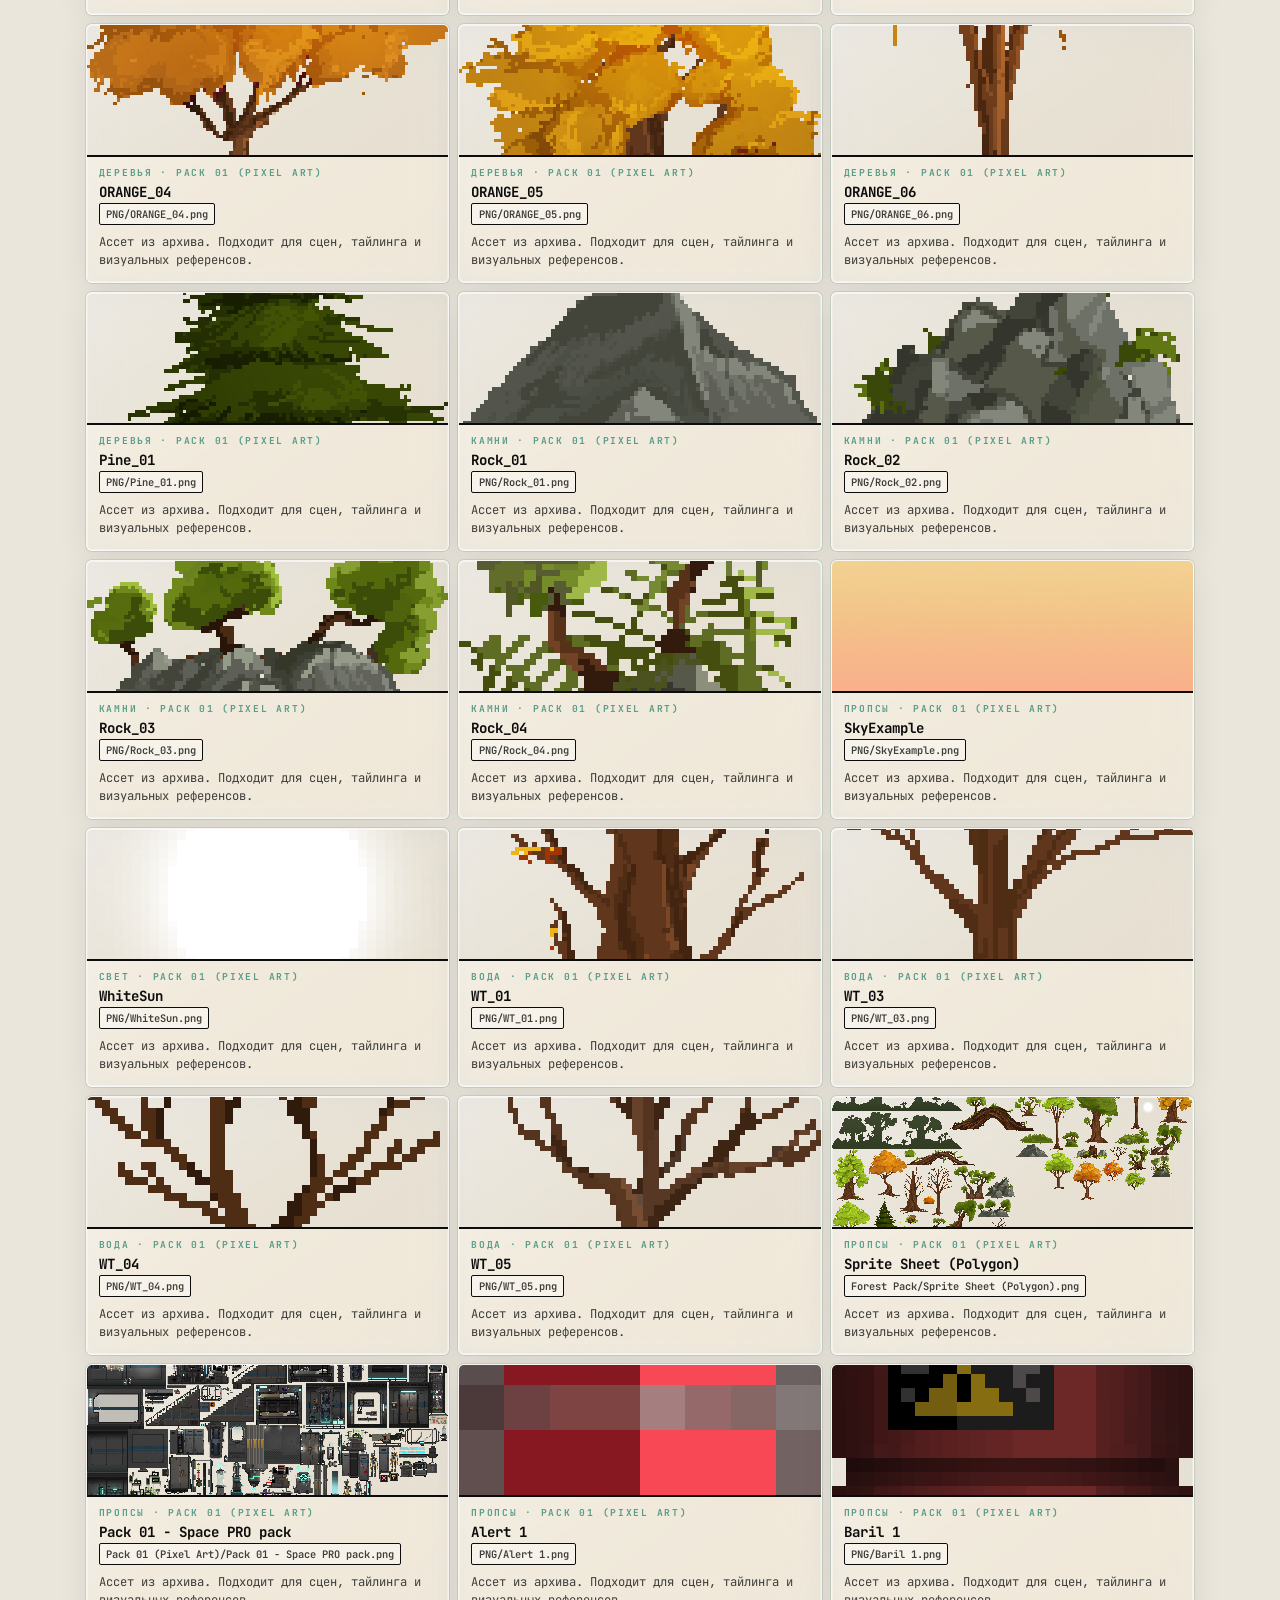
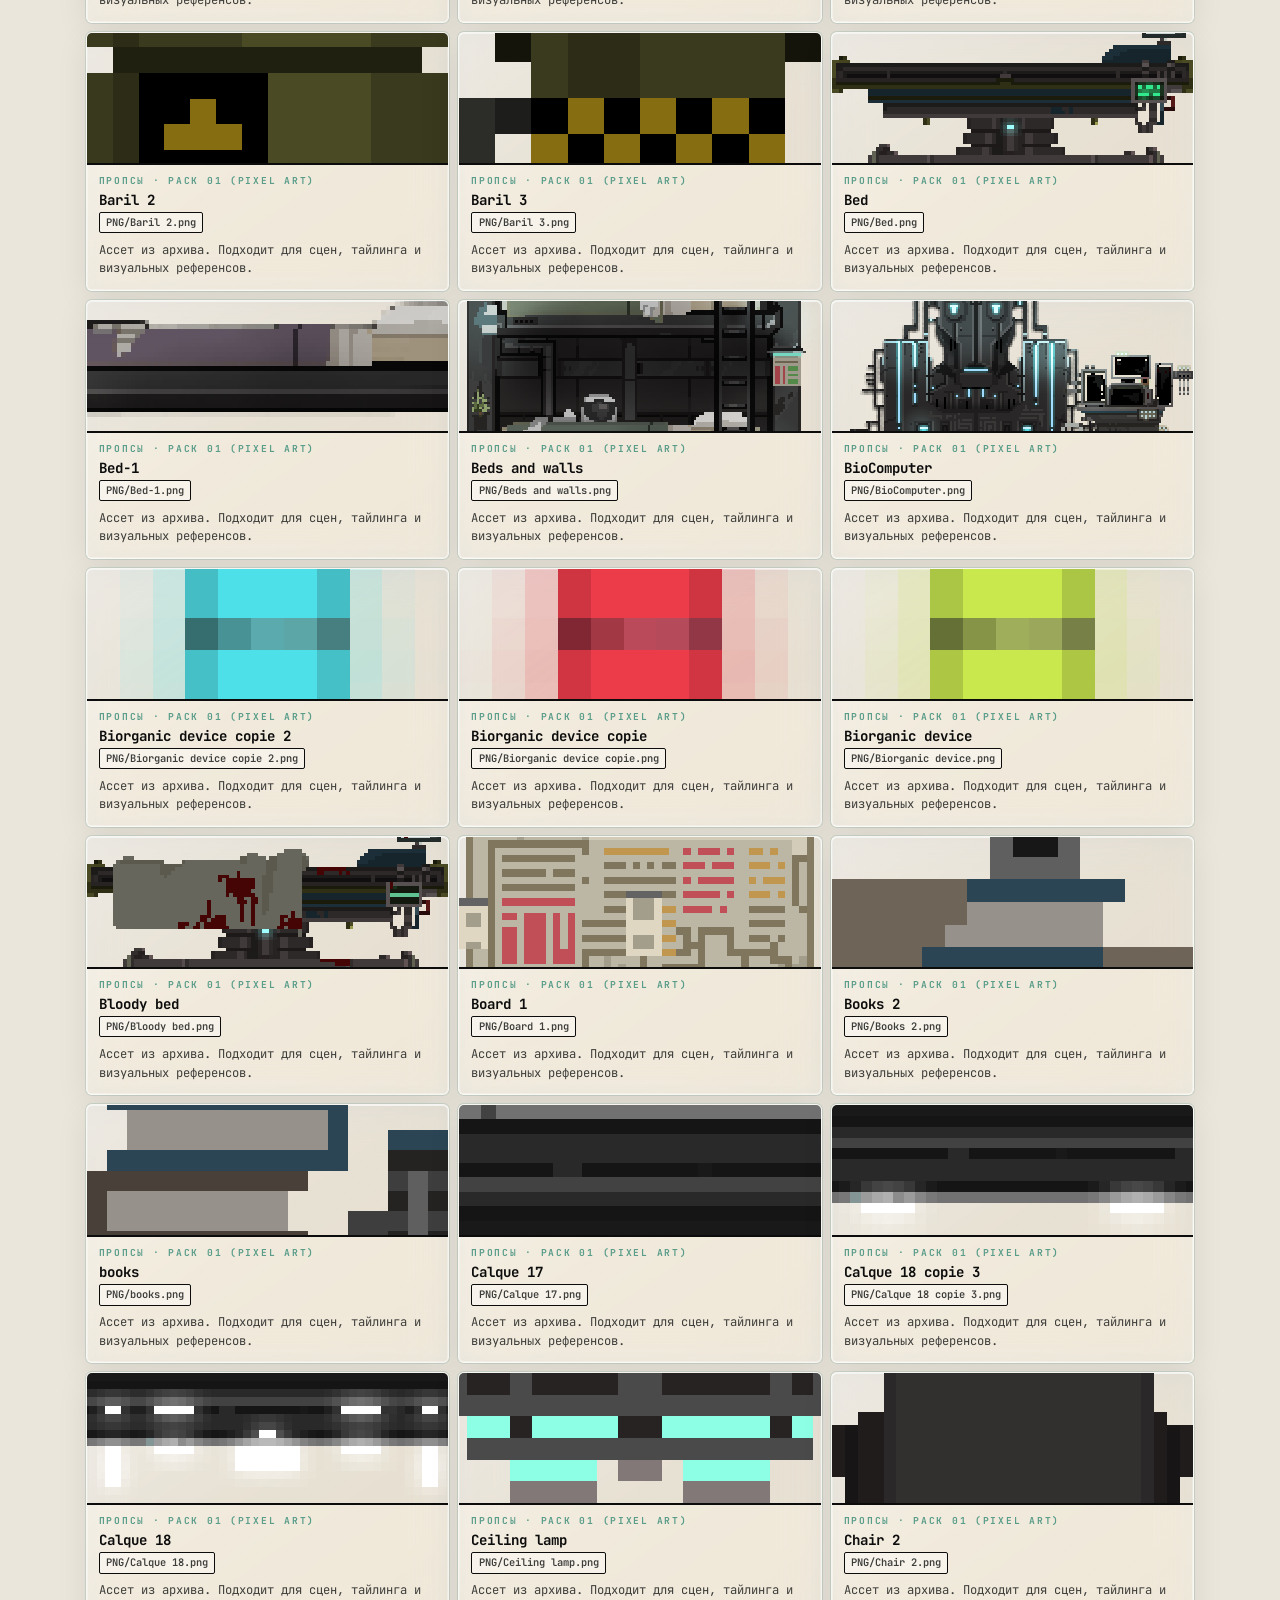
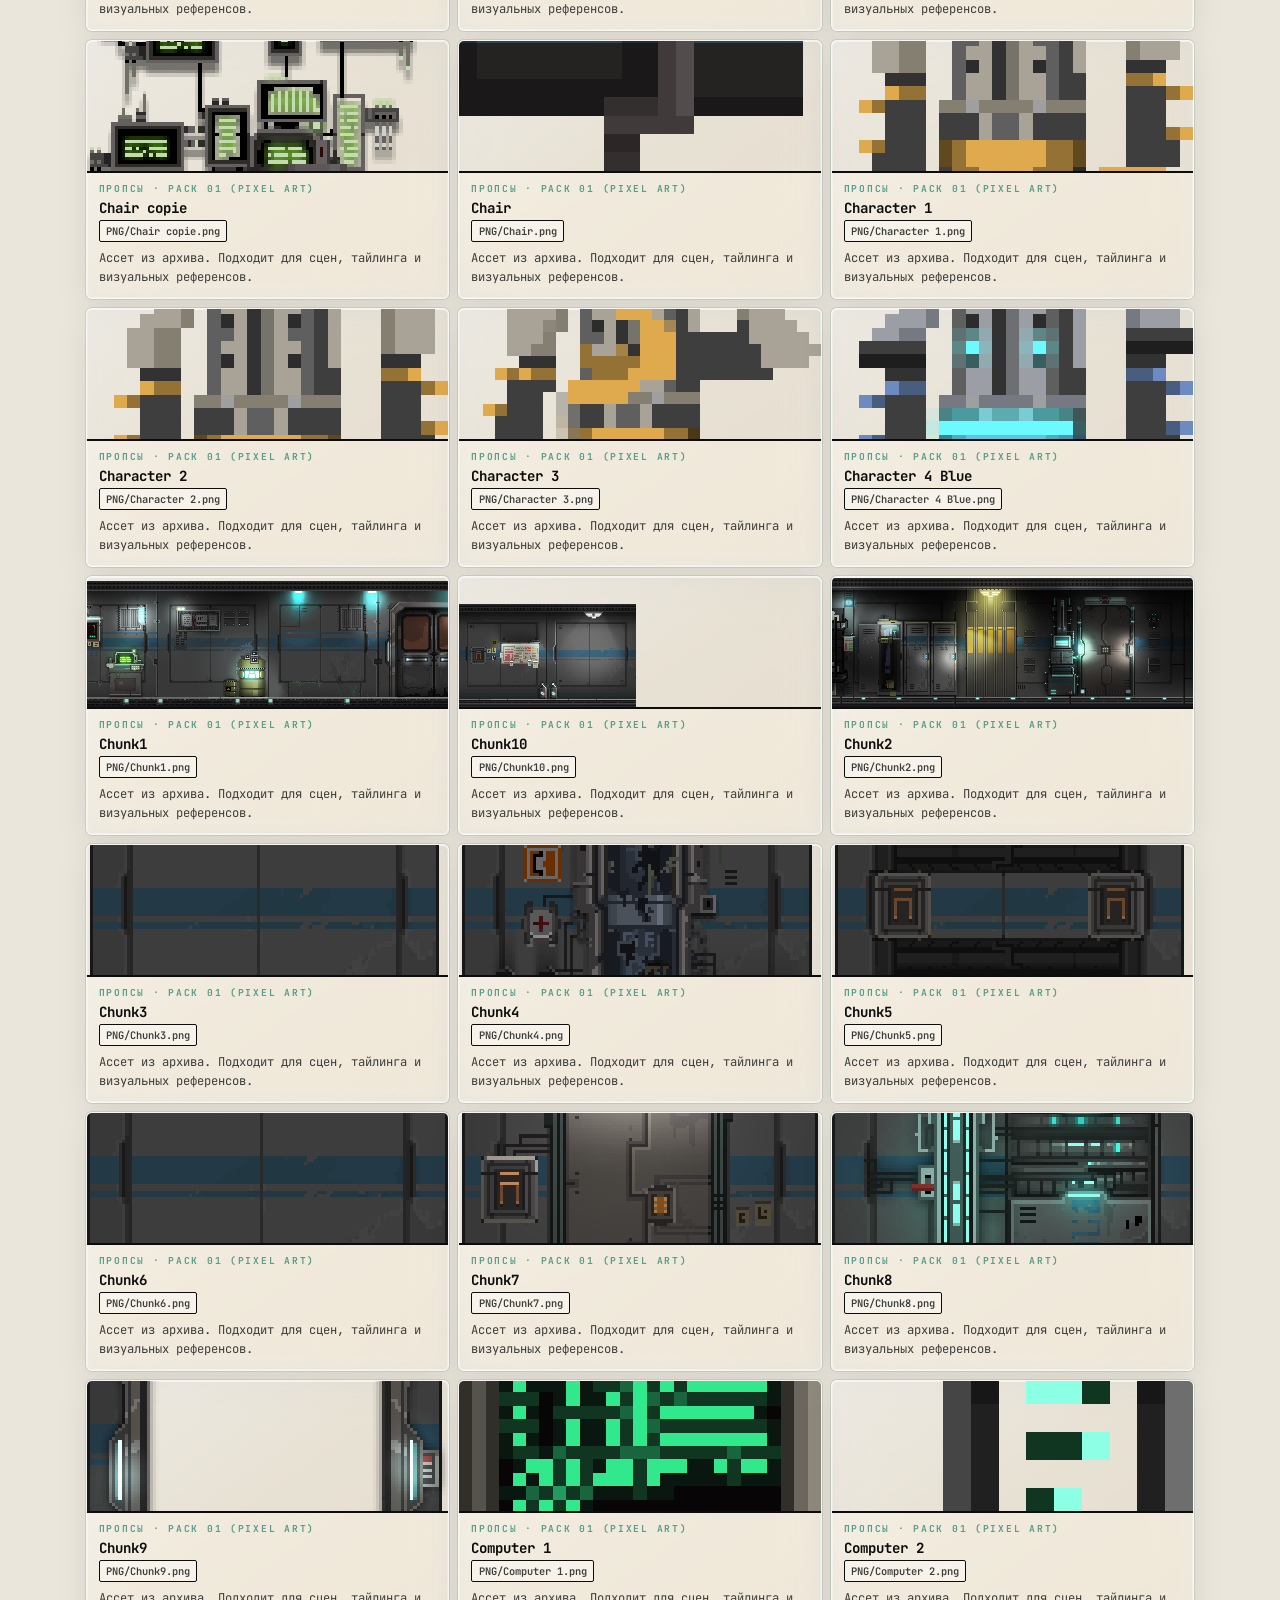
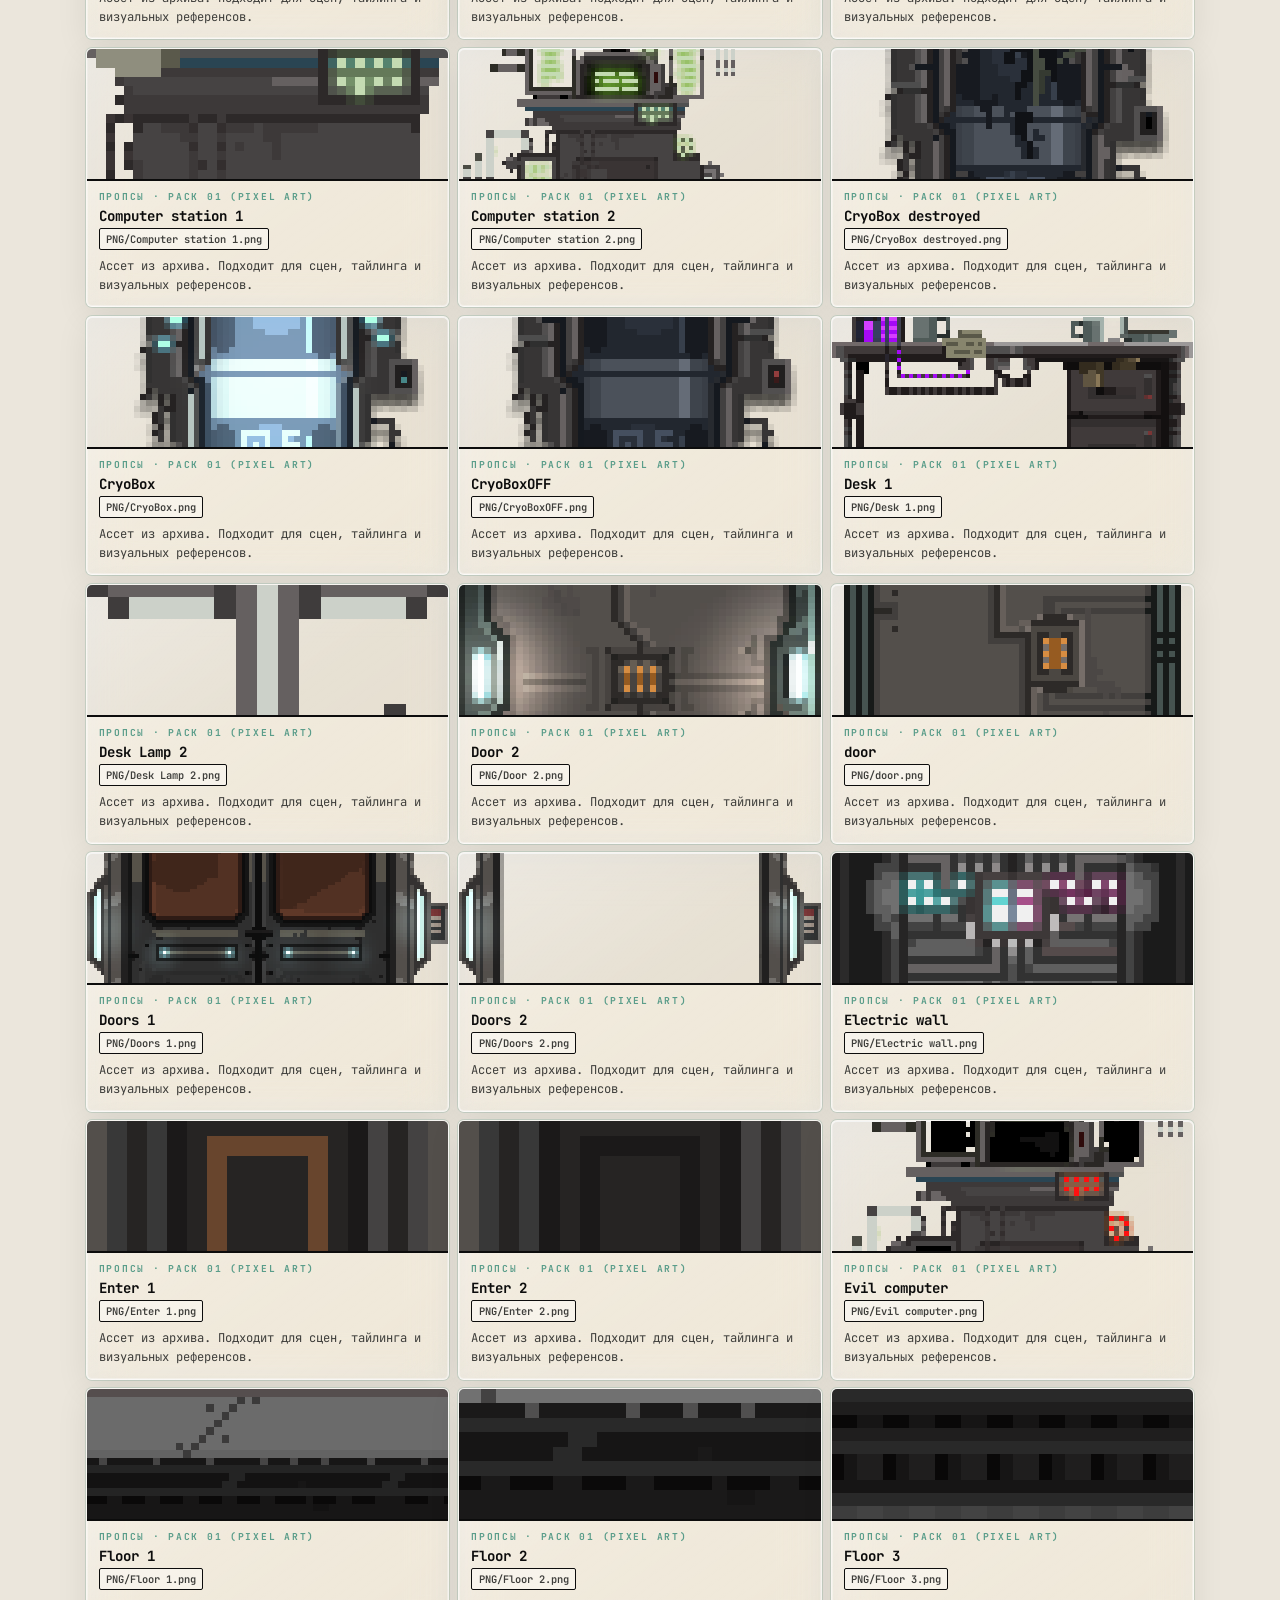
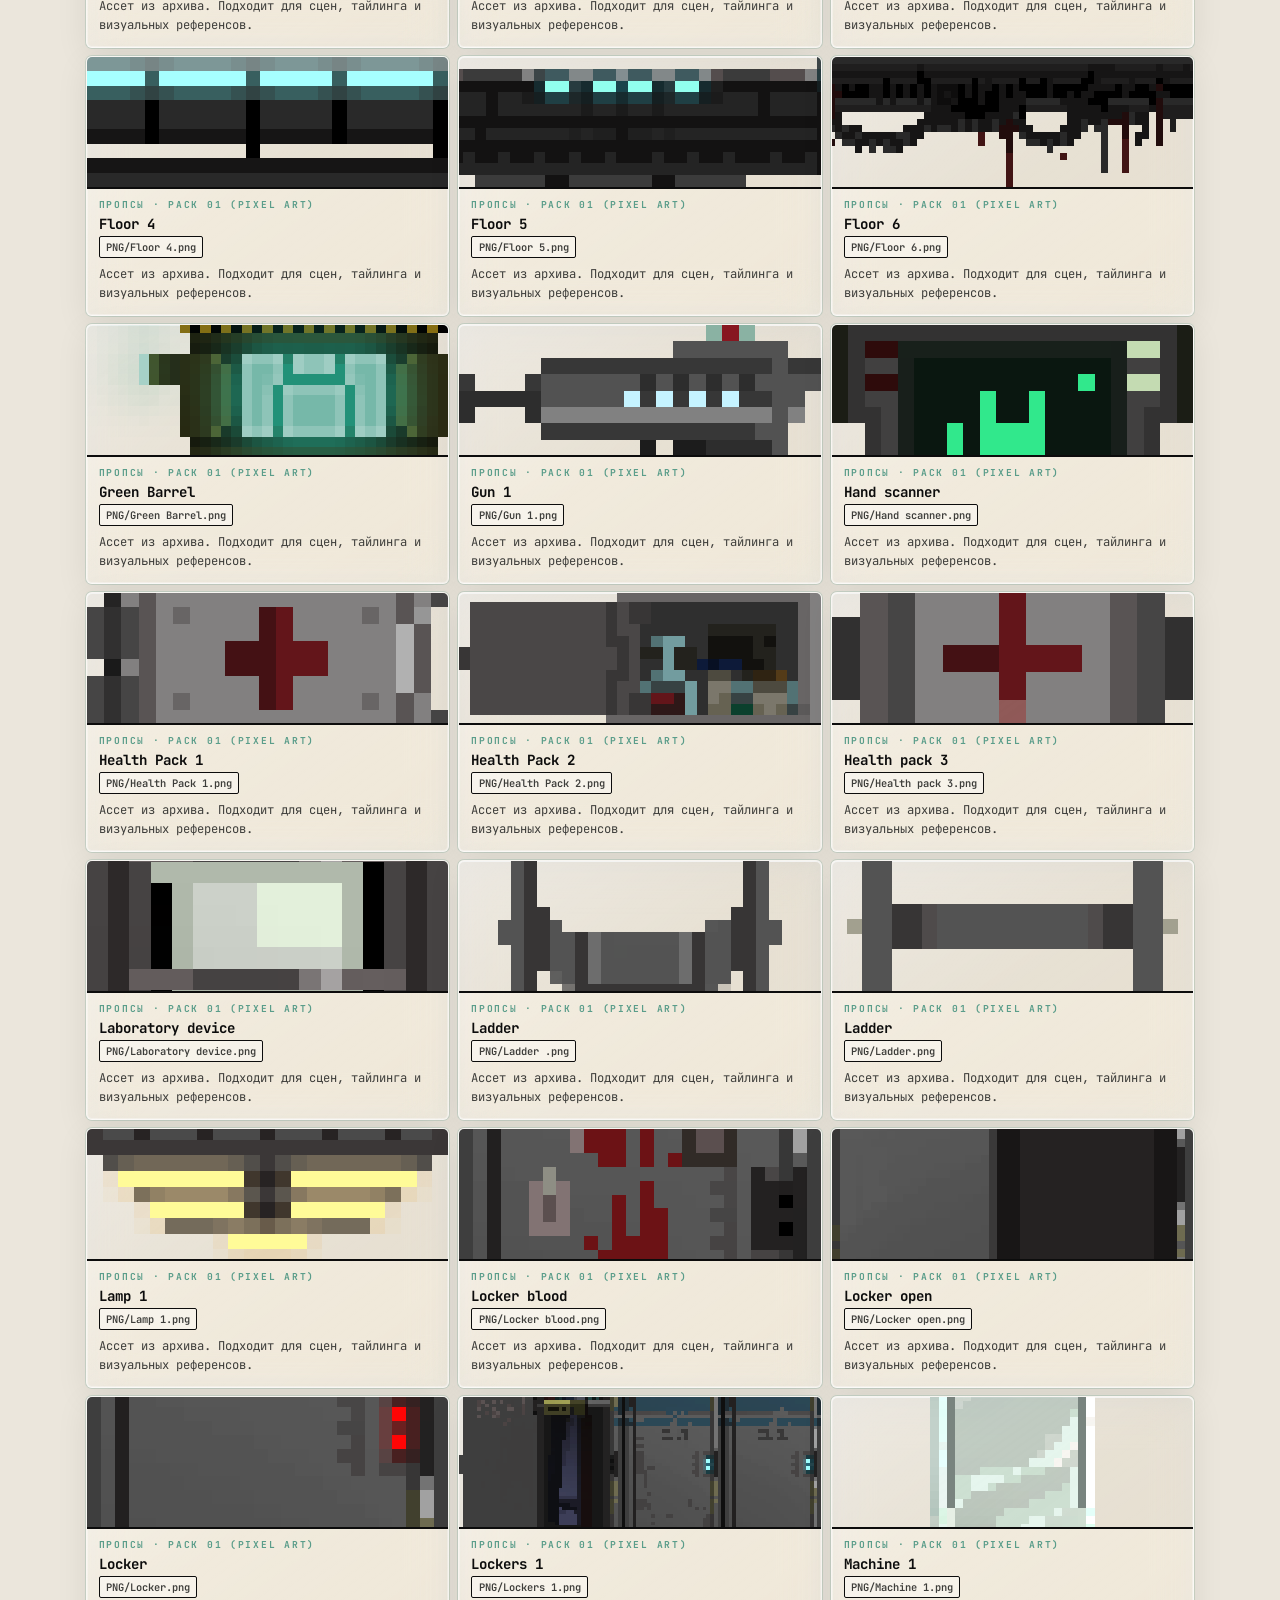
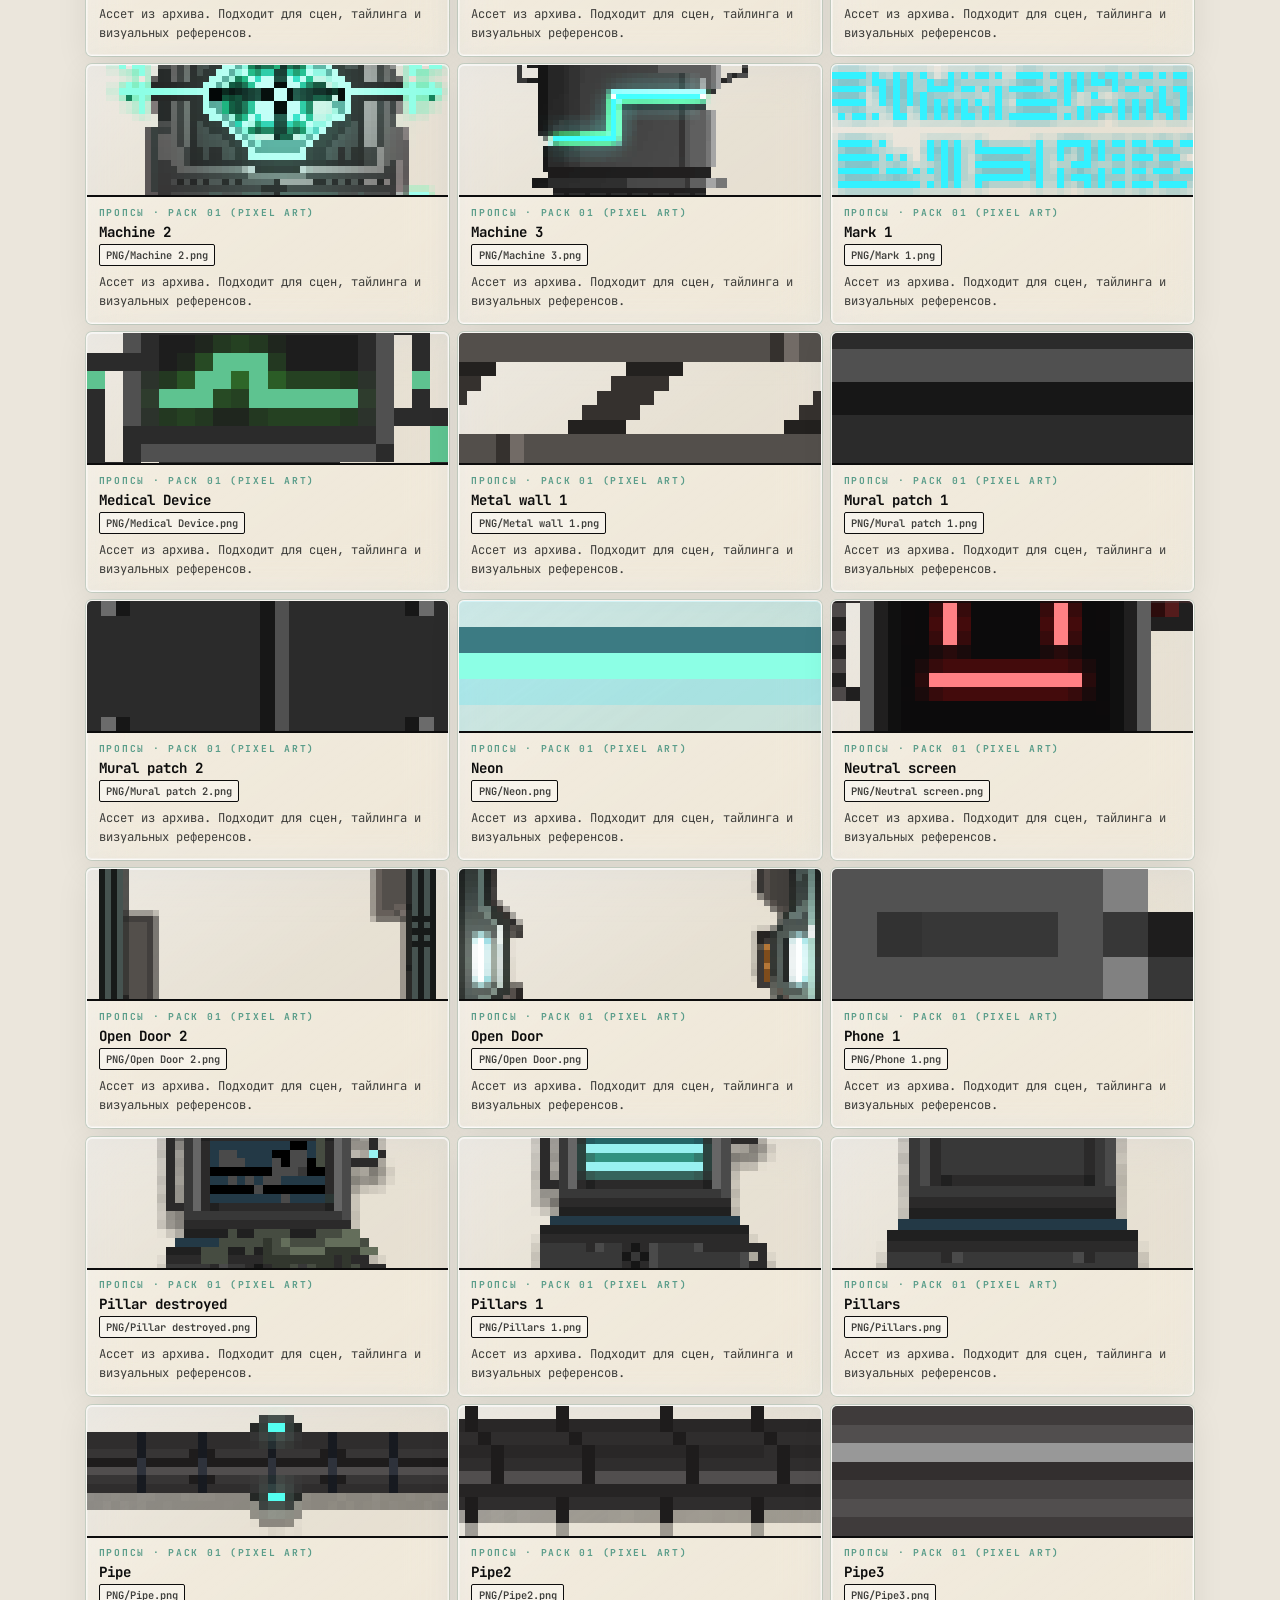
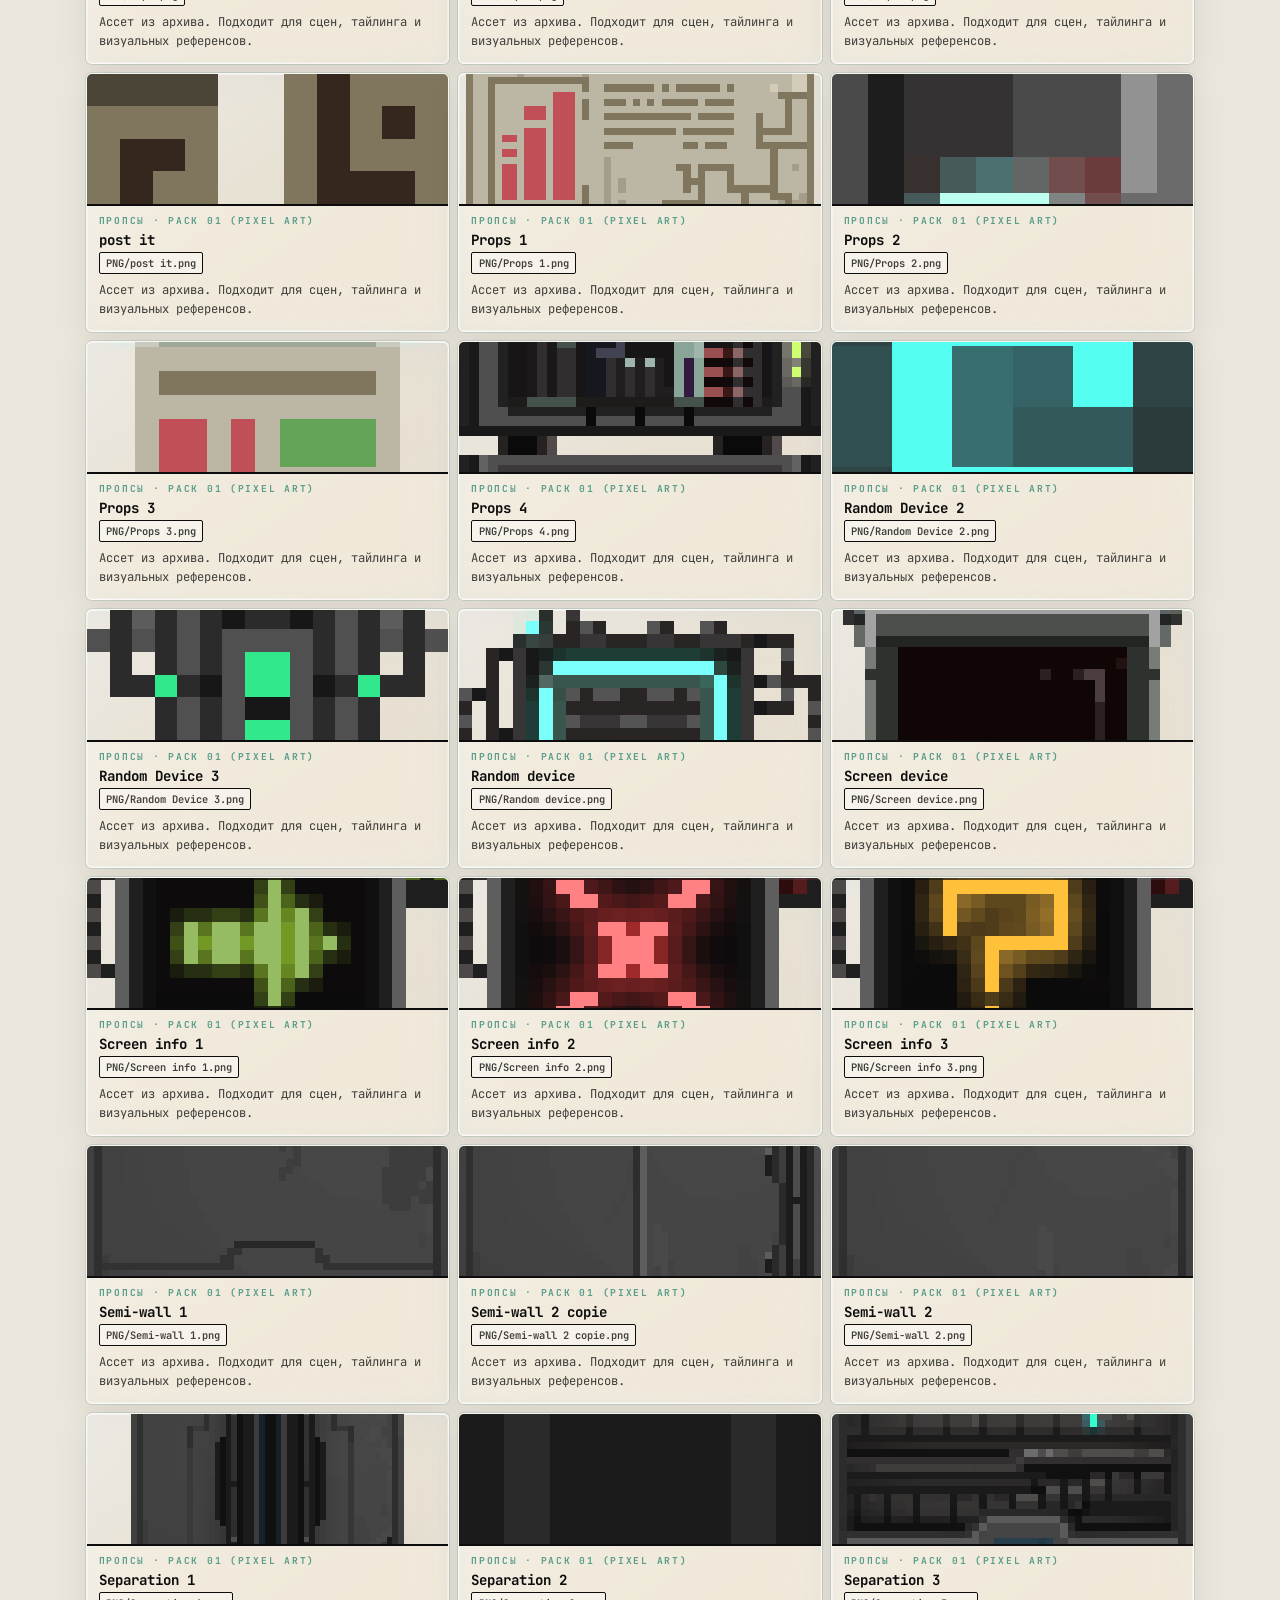
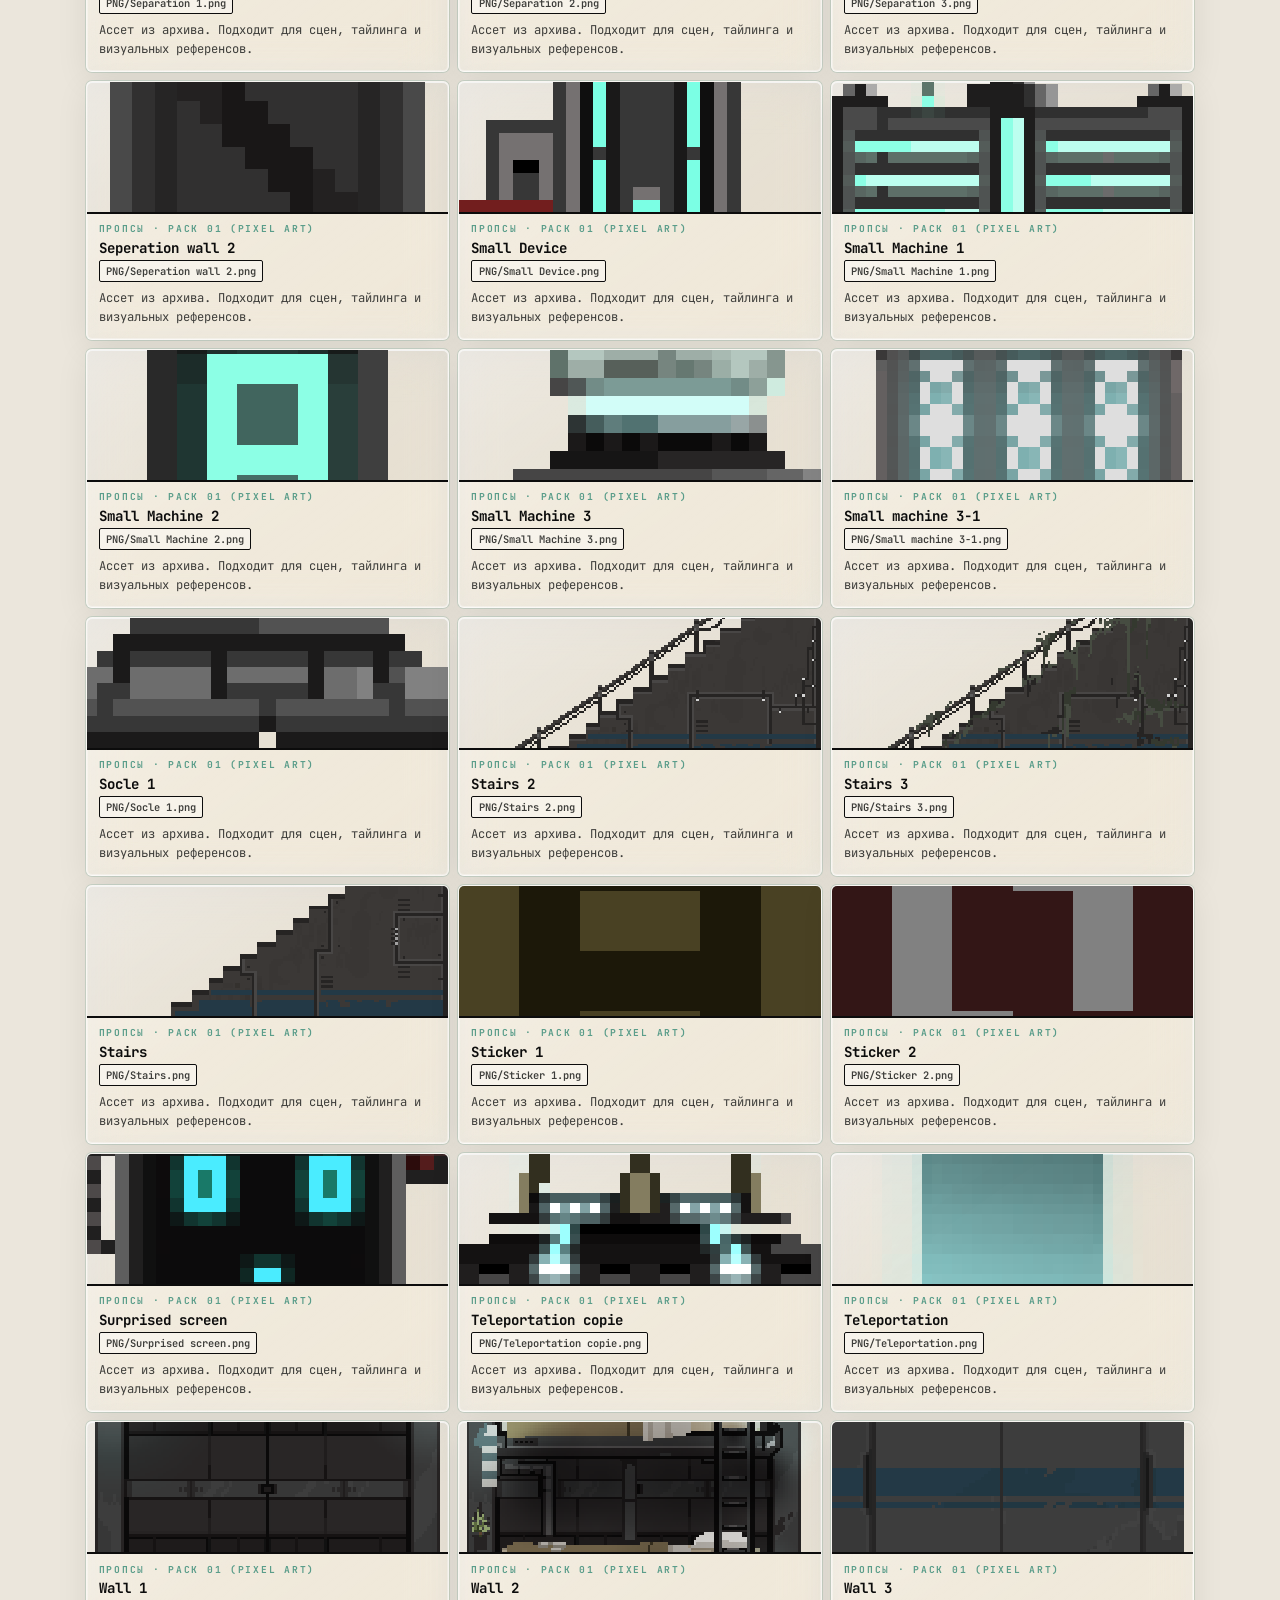
==== commit 3c25be2f: "Y2K style: holo textures and shapes from 235 pack, chrome title bar Made-with: Cursor" ====
--- a/references.html
+++ b/references.html
@@ -21,6 +21,16 @@
       <div class="ambient__grid"></div>
       <div class="ambient__liquid"></div>
       <div class="ambient__liquid ambient__liquid--2"></div>
+      <div class="ambient__holo"></div>
+      <div class="ambient__holo ambient__holo--2"></div>
+      <div class="y2k-floats">
+        <img src="./assets/img/y2k/shape-b-02.png" alt="" class="y2k-shape y2k-shape--1" width="120" height="120" />
+        <img src="./assets/img/y2k/shape-b-05.png" alt="" class="y2k-shape y2k-shape--2" width="120" height="120" />
+        <img src="./assets/img/y2k/shape-b-08.png" alt="" class="y2k-shape y2k-shape--3" width="100" height="100" />
+        <img src="./assets/img/y2k/shape-b-11.png" alt="" class="y2k-shape y2k-shape--4" width="120" height="120" />
+        <img src="./assets/img/y2k/shape-w-01.png" alt="" class="y2k-shape y2k-shape--5" width="100" height="100" />
+        <img src="./assets/img/y2k/shape-w-03.png" alt="" class="y2k-shape y2k-shape--6" width="100" height="100" />
+      </div>
     </div>
     <div class="grain"></div>
 
--- a/styles.css
+++ b/styles.css
@@ -1,13 +1,22 @@
-/* Indie Frame — technical grid + retro OS + liquid glass */
+/* Indie Frame — Y2K + technical grid + retro OS + liquid glass */
 
 :root {
-  --bg: #e4e4e0;
-  --bg-deep: #d8d8d2;
+  --bg: #ebe6dc;
+  --bg-deep: #ddd8cf;
   --ink: #0c0c0c;
   --ink-muted: #3d3d3a;
   --mint: #5a9d8a;
   --mint-bright: #6bc4a8;
   --mint-glow: rgba(90, 157, 138, 0.45);
+  --y2k-pink: #e93d82;
+  --y2k-electric: #2563eb;
+  --y2k-chrome: linear-gradient(
+    180deg,
+    rgba(255, 255, 255, 0.55) 0%,
+    rgba(120, 170, 255, 0.2) 22%,
+    rgba(10, 36, 99, 0.95) 52%,
+    #061238 100%
+  );
   --win-blue: #0a2463;
   --win-blue-mid: #1e5799;
   --glass-bg: linear-gradient(
@@ -91,6 +100,132 @@
   animation-duration: 26s;
 }
 
+/* Holo foil из пака Y2K — поверх сетки */
+.ambient__holo {
+  position: absolute;
+  inset: -5%;
+  background-image: url("./assets/img/y2k/holo-1.png");
+  background-size: cover;
+  background-position: center;
+  opacity: 0.11;
+  mix-blend-mode: multiply;
+  filter: saturate(140%);
+  animation: holoShift 28s ease-in-out infinite;
+  pointer-events: none;
+}
+
+.ambient__holo--2 {
+  background-image: url("./assets/img/y2k/holo-2.png");
+  opacity: 0.08;
+  mix-blend-mode: soft-light;
+  animation-delay: -14s;
+  animation-duration: 34s;
+}
+
+@keyframes holoShift {
+  0%,
+  100% {
+    transform: translate(0, 0) scale(1);
+    opacity: 0.1;
+  }
+  50% {
+    transform: translate(-2%, 1%) scale(1.03);
+    opacity: 0.14;
+  }
+}
+
+/* Плавающие фигуры Y2K (PNG из пака) */
+.y2k-floats {
+  position: absolute;
+  inset: 0;
+  pointer-events: none;
+  overflow: hidden;
+}
+
+.y2k-shape {
+  position: absolute;
+  width: clamp(56px, 11vw, 130px);
+  height: auto;
+  opacity: 0.22;
+  object-fit: contain;
+  filter: drop-shadow(0 2px 8px rgba(37, 99, 235, 0.12));
+  animation: y2kDrift 14s ease-in-out infinite;
+}
+
+.y2k-shape--2 {
+  animation-duration: 18s;
+  animation-delay: -3s;
+  opacity: 0.18;
+}
+
+.y2k-shape--3 {
+  animation-duration: 16s;
+  animation-delay: -7s;
+  width: clamp(48px, 9vw, 100px);
+}
+
+.y2k-shape--4 {
+  animation-duration: 20s;
+  animation-delay: -5s;
+  opacity: 0.15;
+}
+
+.y2k-shape--5 {
+  animation-duration: 12s;
+  animation-delay: -2s;
+  width: clamp(40px, 8vw, 88px);
+}
+
+.y2k-shape--6 {
+  animation-duration: 17s;
+  animation-delay: -9s;
+  opacity: 0.2;
+  filter: invert(1) drop-shadow(0 2px 6px rgba(233, 61, 130, 0.15));
+}
+
+.y2k-shape--1 {
+  top: 8%;
+  right: 6%;
+}
+
+.y2k-shape--2 {
+  top: 38%;
+  left: 3%;
+}
+
+.y2k-shape--3 {
+  bottom: 18%;
+  right: 12%;
+}
+
+.y2k-shape--4 {
+  top: 52%;
+  right: 22%;
+}
+
+.y2k-shape--5 {
+  bottom: 8%;
+  left: 18%;
+}
+
+.y2k-shape--6 {
+  top: 22%;
+  left: 28%;
+}
+
+@keyframes y2kDrift {
+  0%,
+  100% {
+    transform: translate(0, 0) rotate(0deg);
+  }
+  33% {
+    transform: translate(6px, -10px) rotate(4deg);
+  }
+  66% {
+    transform: translate(-8px, 6px) rotate(-3deg);
+  }
+}
+
 @keyframes liquidMorph {
   0%,
   100% {
@@ -174,14 +309,16 @@
   align-items: center;
   justify-content: space-between;
   gap: 0.75rem;
-  padding: 0.35rem 0.65rem;
-  background: linear-gradient(180deg, var(--win-blue-mid) 0%, var(--win-blue) 100%);
+  padding: 0.38rem 0.65rem;
+  background: var(--y2k-chrome);
   color: #fff;
   font-size: 0.72rem;
   font-weight: 600;
   letter-spacing: 0.06em;
   text-transform: uppercase;
-  border-bottom: 1px solid rgba(0, 0, 0, 0.25);
+  border-bottom: 1px solid rgba(0, 0, 0, 0.35);
+  box-shadow: inset 0 1px 0 rgba(255, 255, 255, 0.45);
+  text-shadow: 0 1px 0 rgba(0, 0, 0, 0.35);
 }
 
 .topbar__title span {
@@ -219,7 +356,7 @@
 }
 
 .brand span {
-  color: var(--win-blue);
+  color: var(--y2k-electric);
 }
 
 nav {
@@ -971,12 +1108,21 @@
 
 @media (prefers-reduced-motion: reduce) {
   .ambient__liquid,
-  .ambient__liquid--2 {
+  .ambient__liquid--2,
+  .ambient__holo,
+  .ambient__holo--2,
+  .y2k-shape {
     animation: none;
   }
 }
 
 @media (max-width: 640px) {
+  .y2k-shape--4,
+  .y2k-shape--5,
+  .y2k-shape--6 {
+    display: none;
+  }
+
   .topbar__title span {
     display: none;
   }
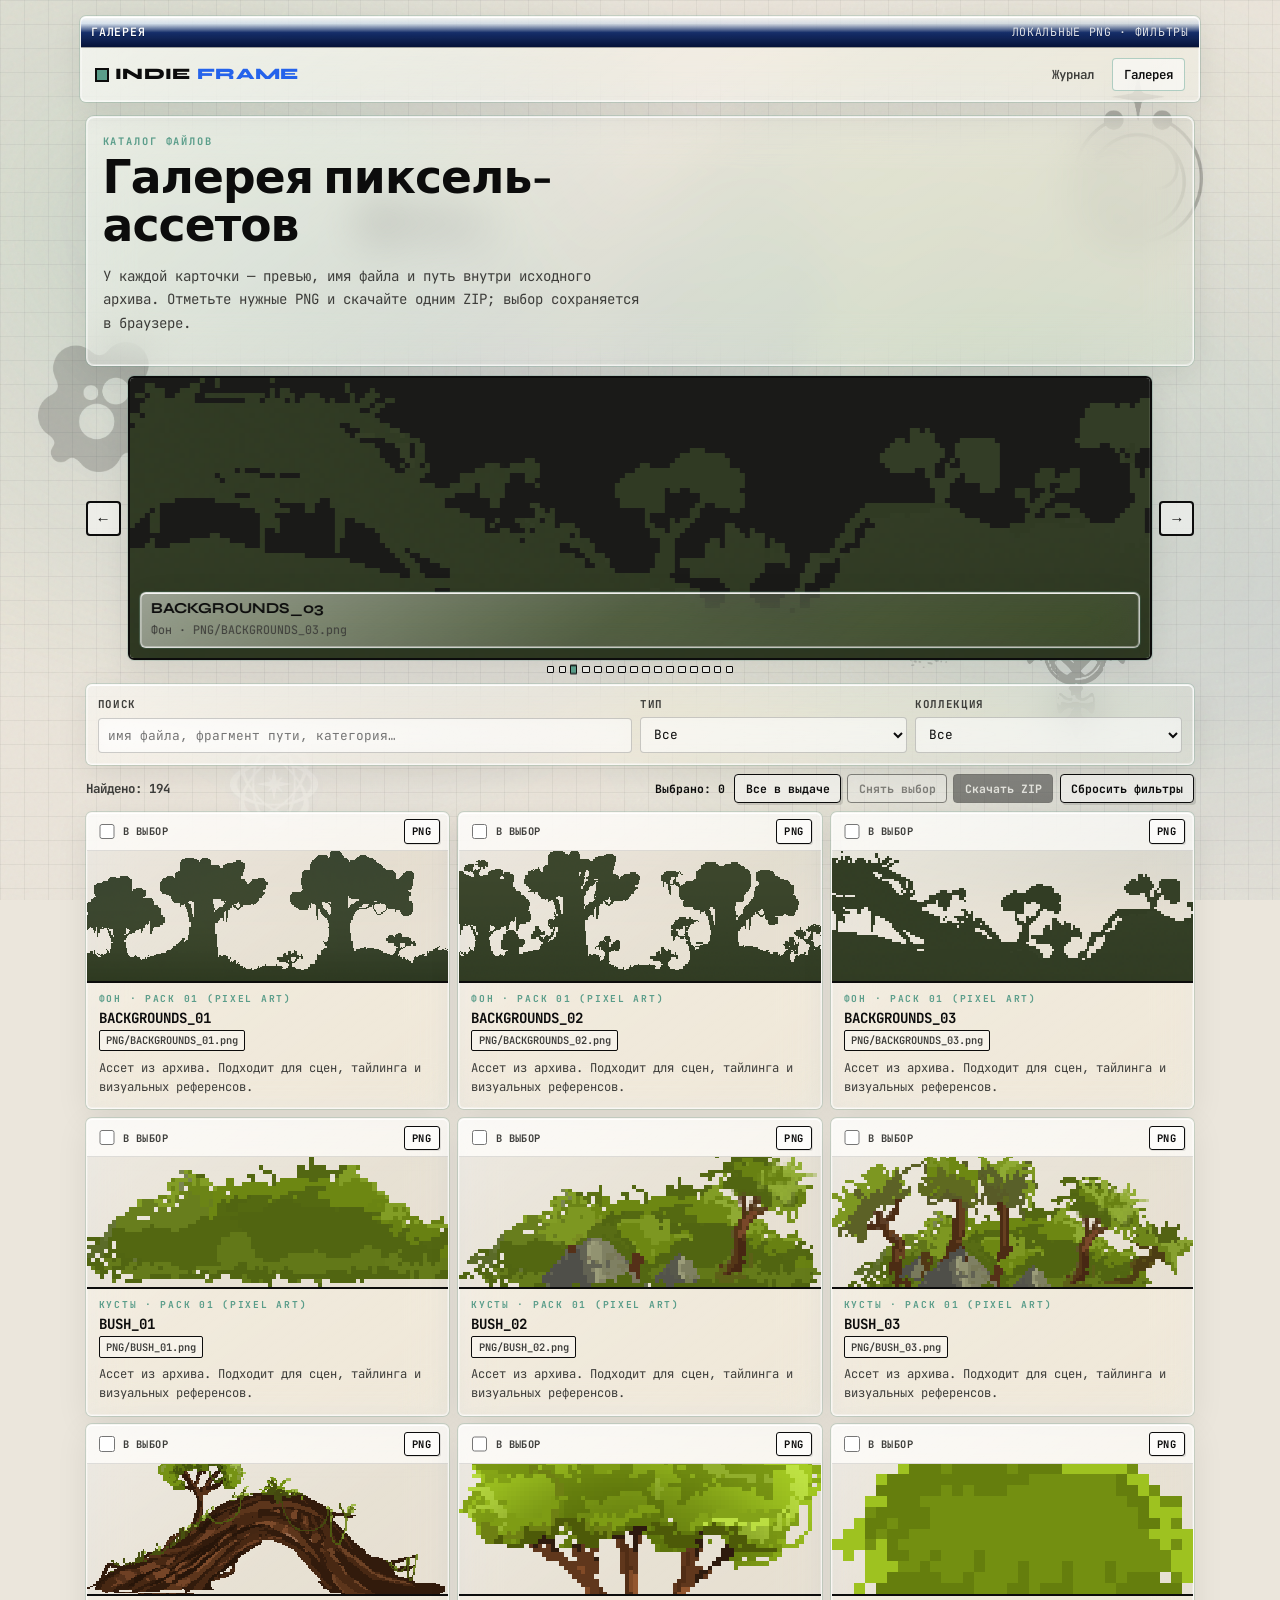
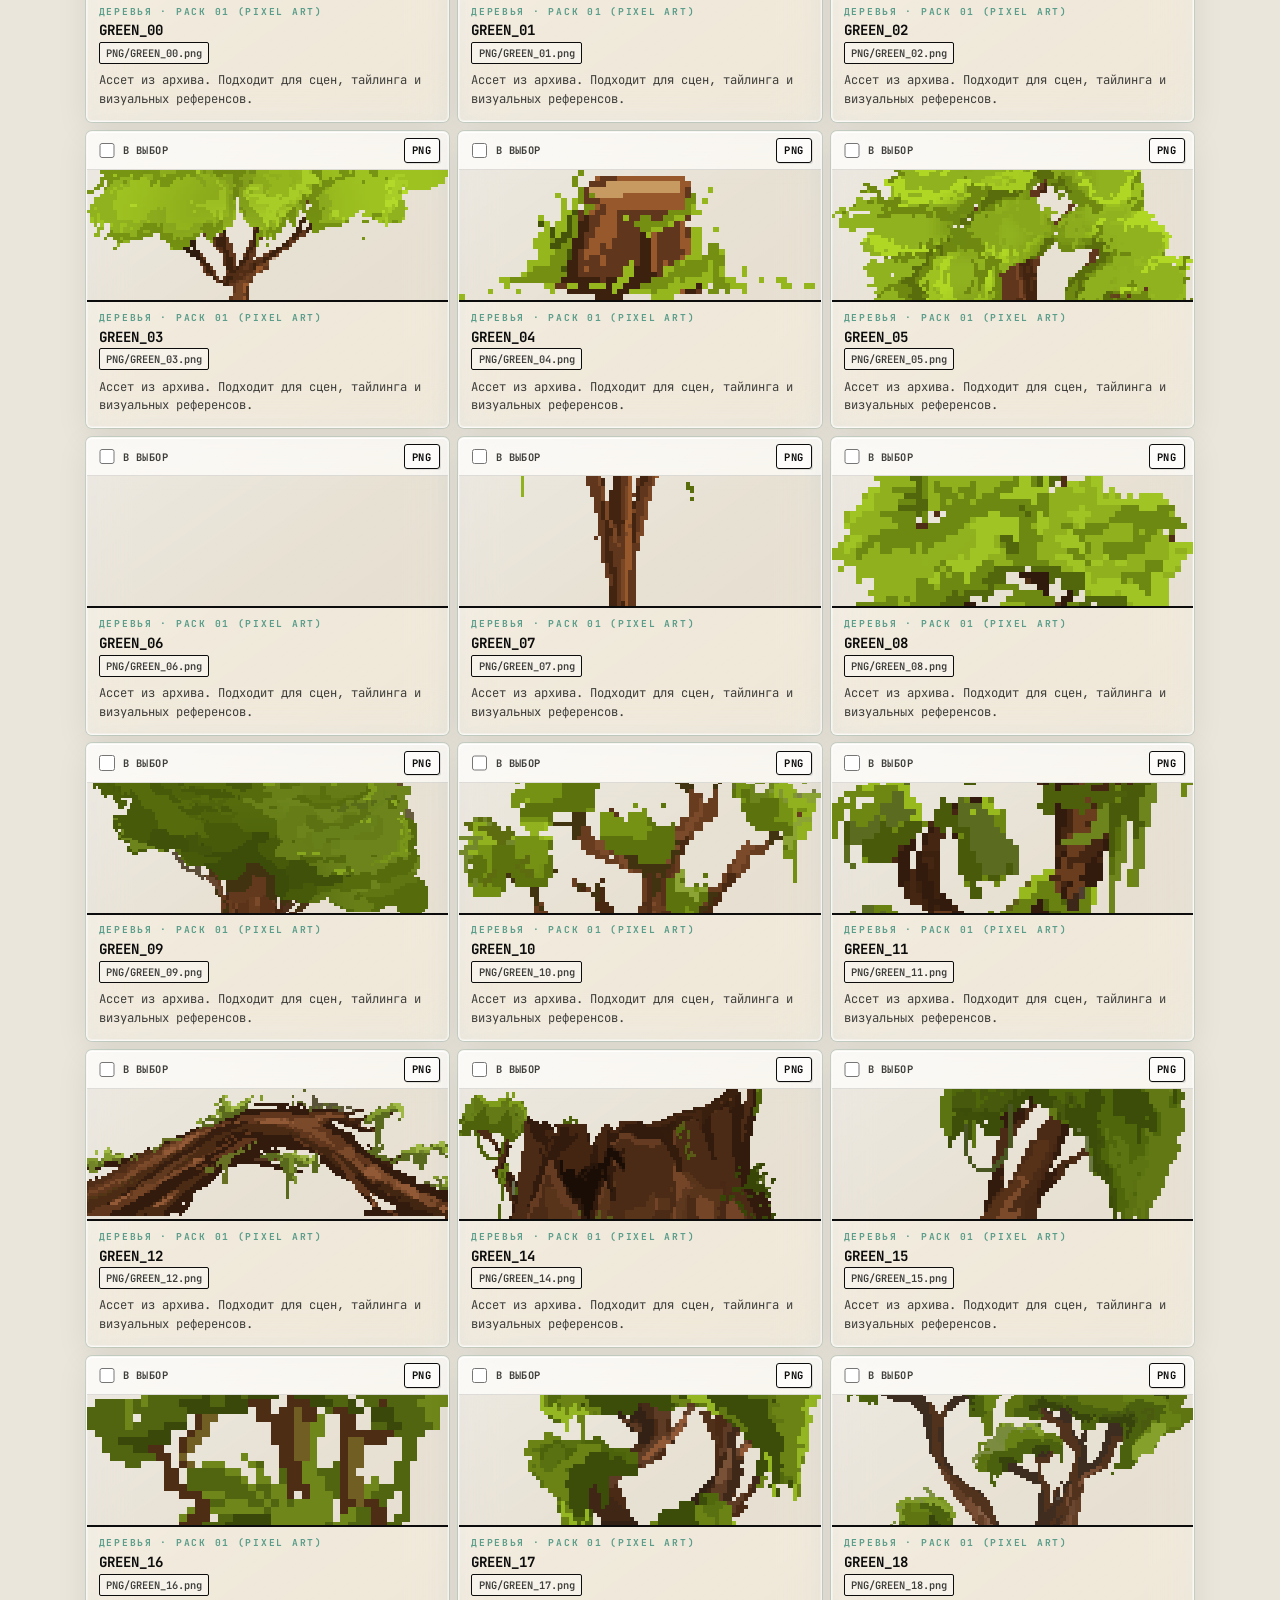
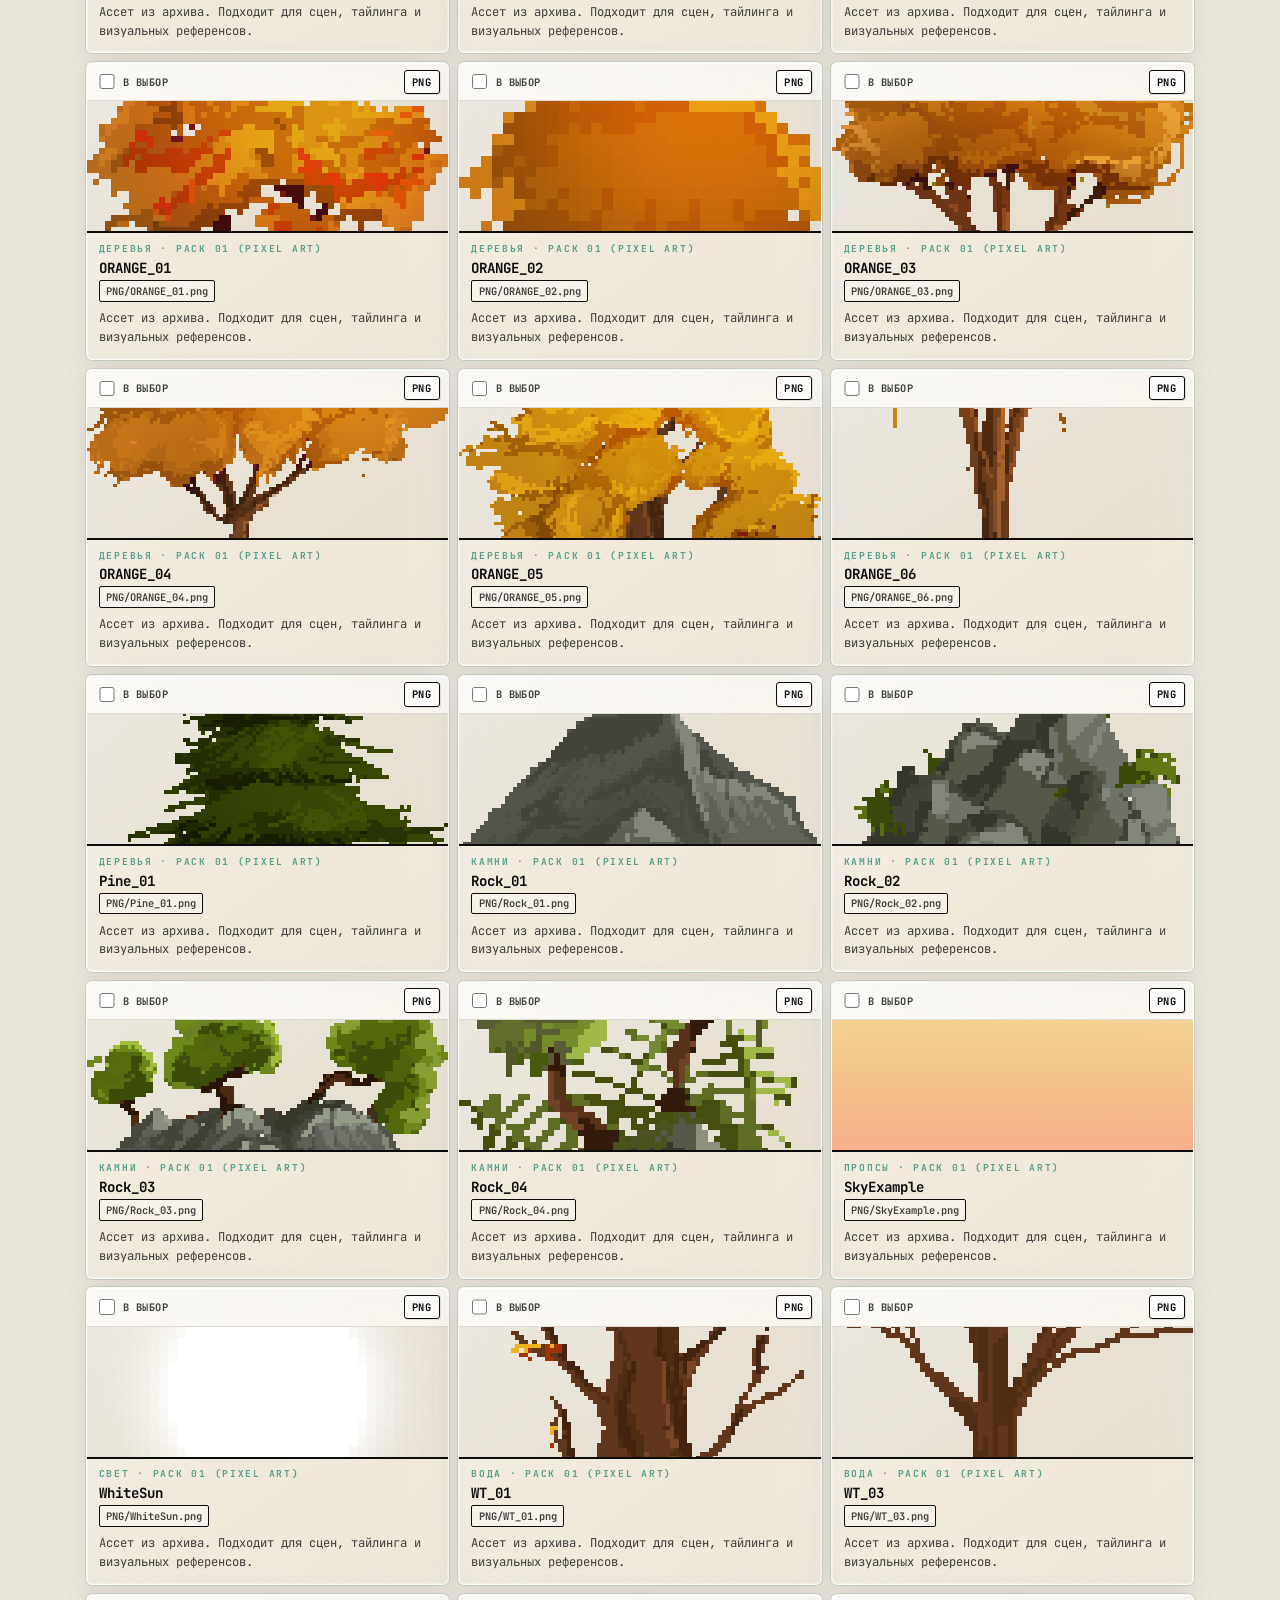
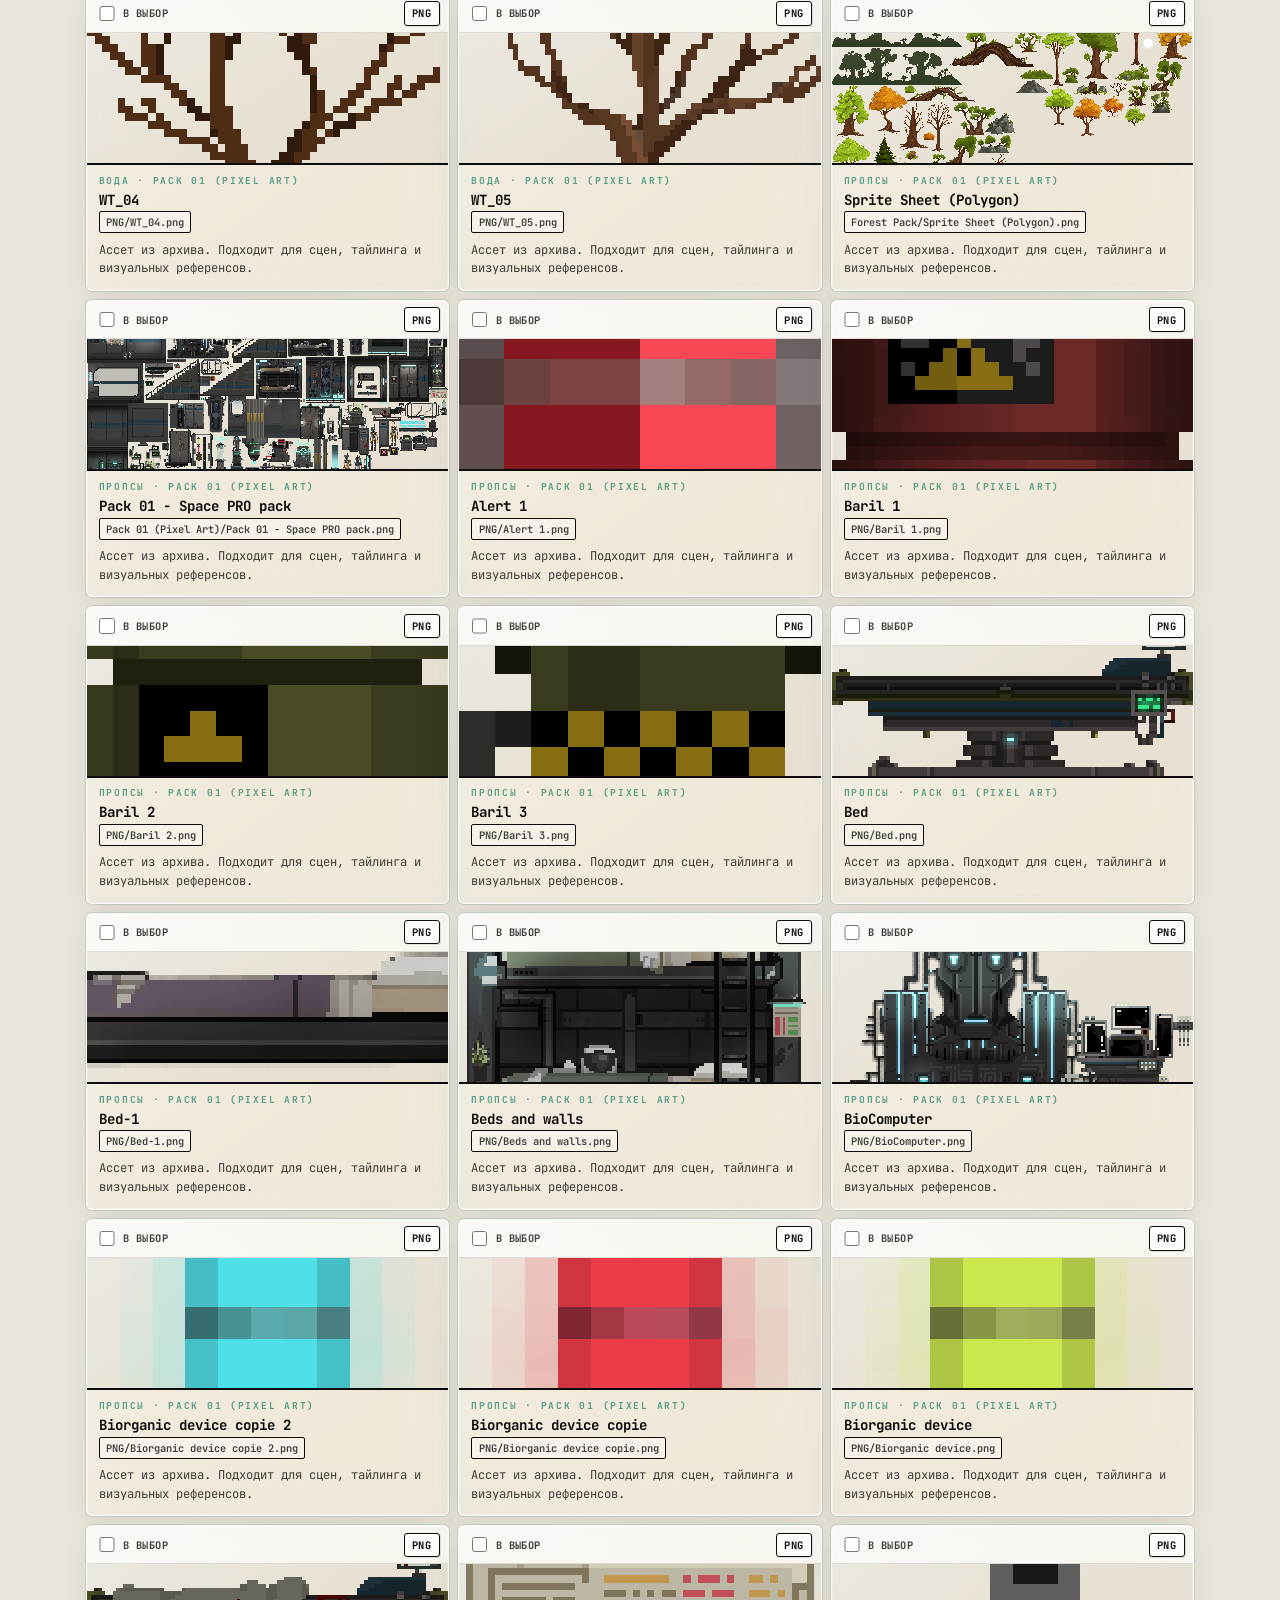
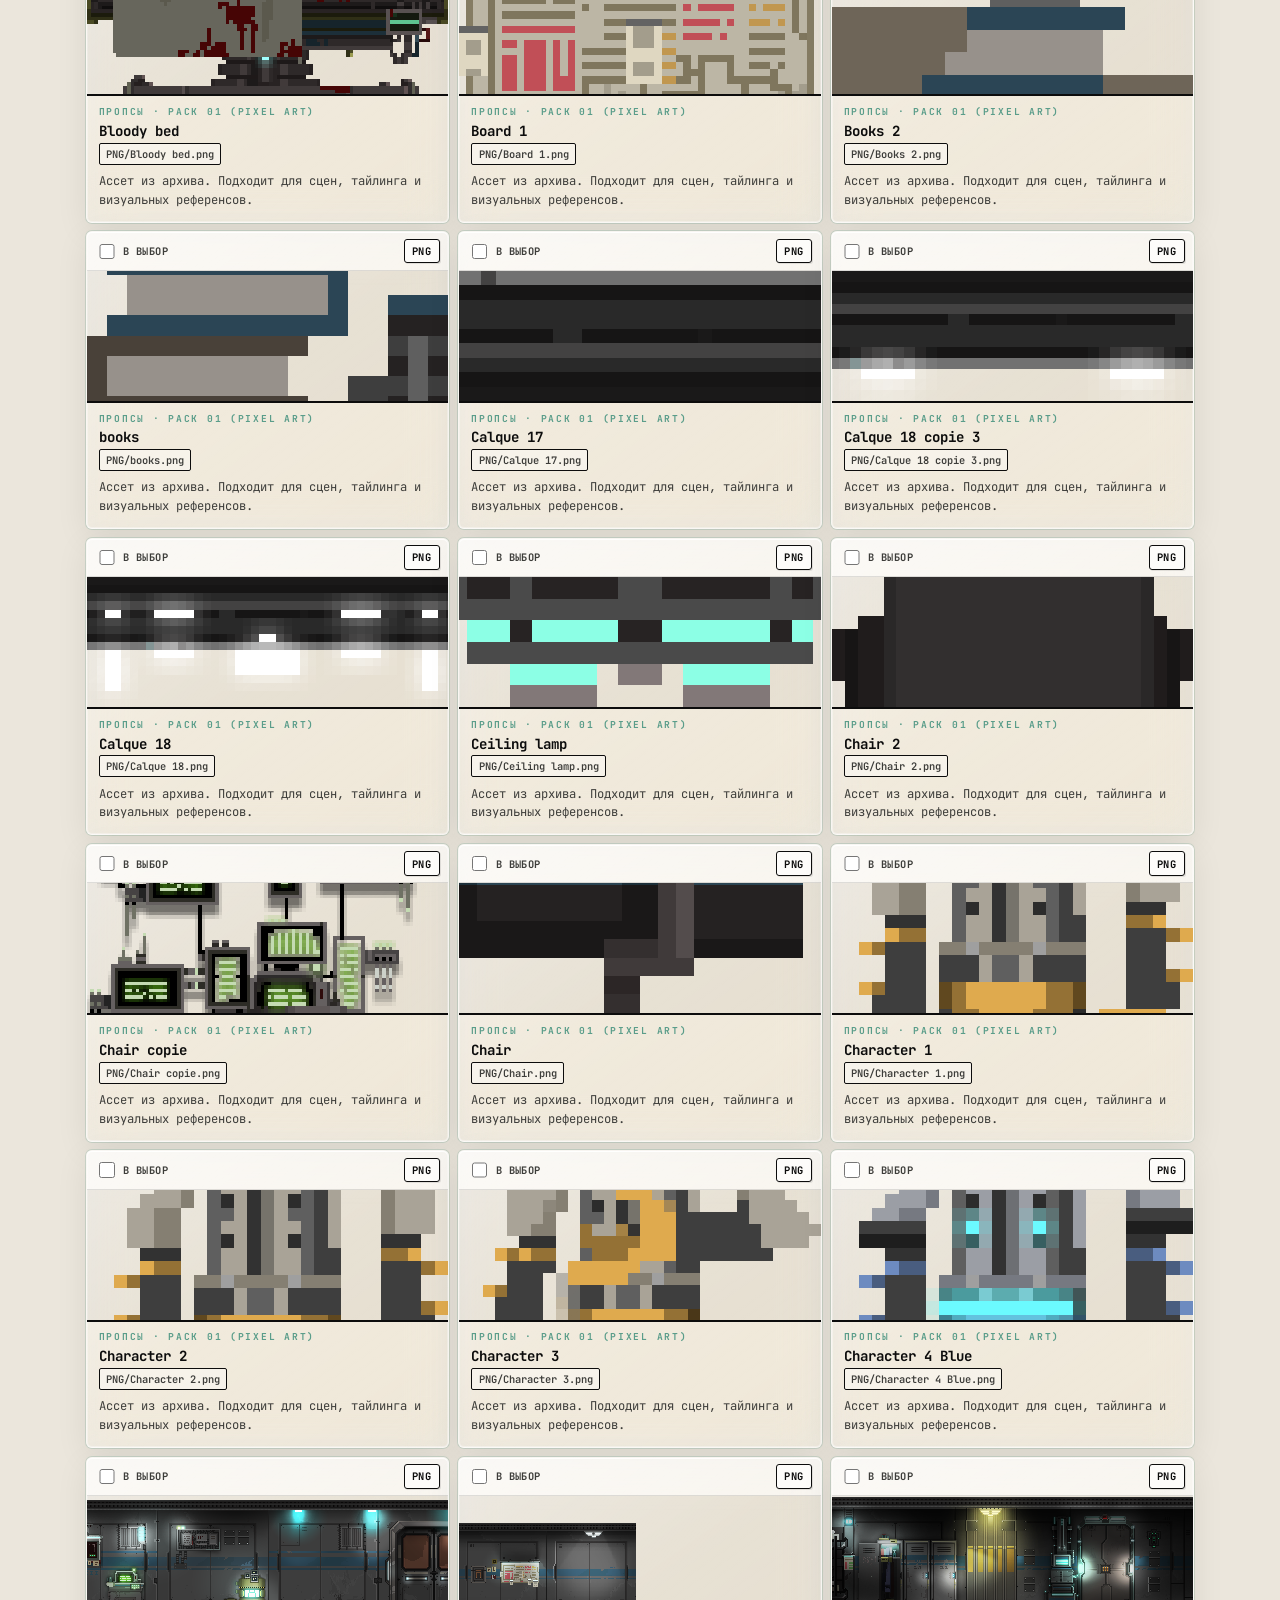
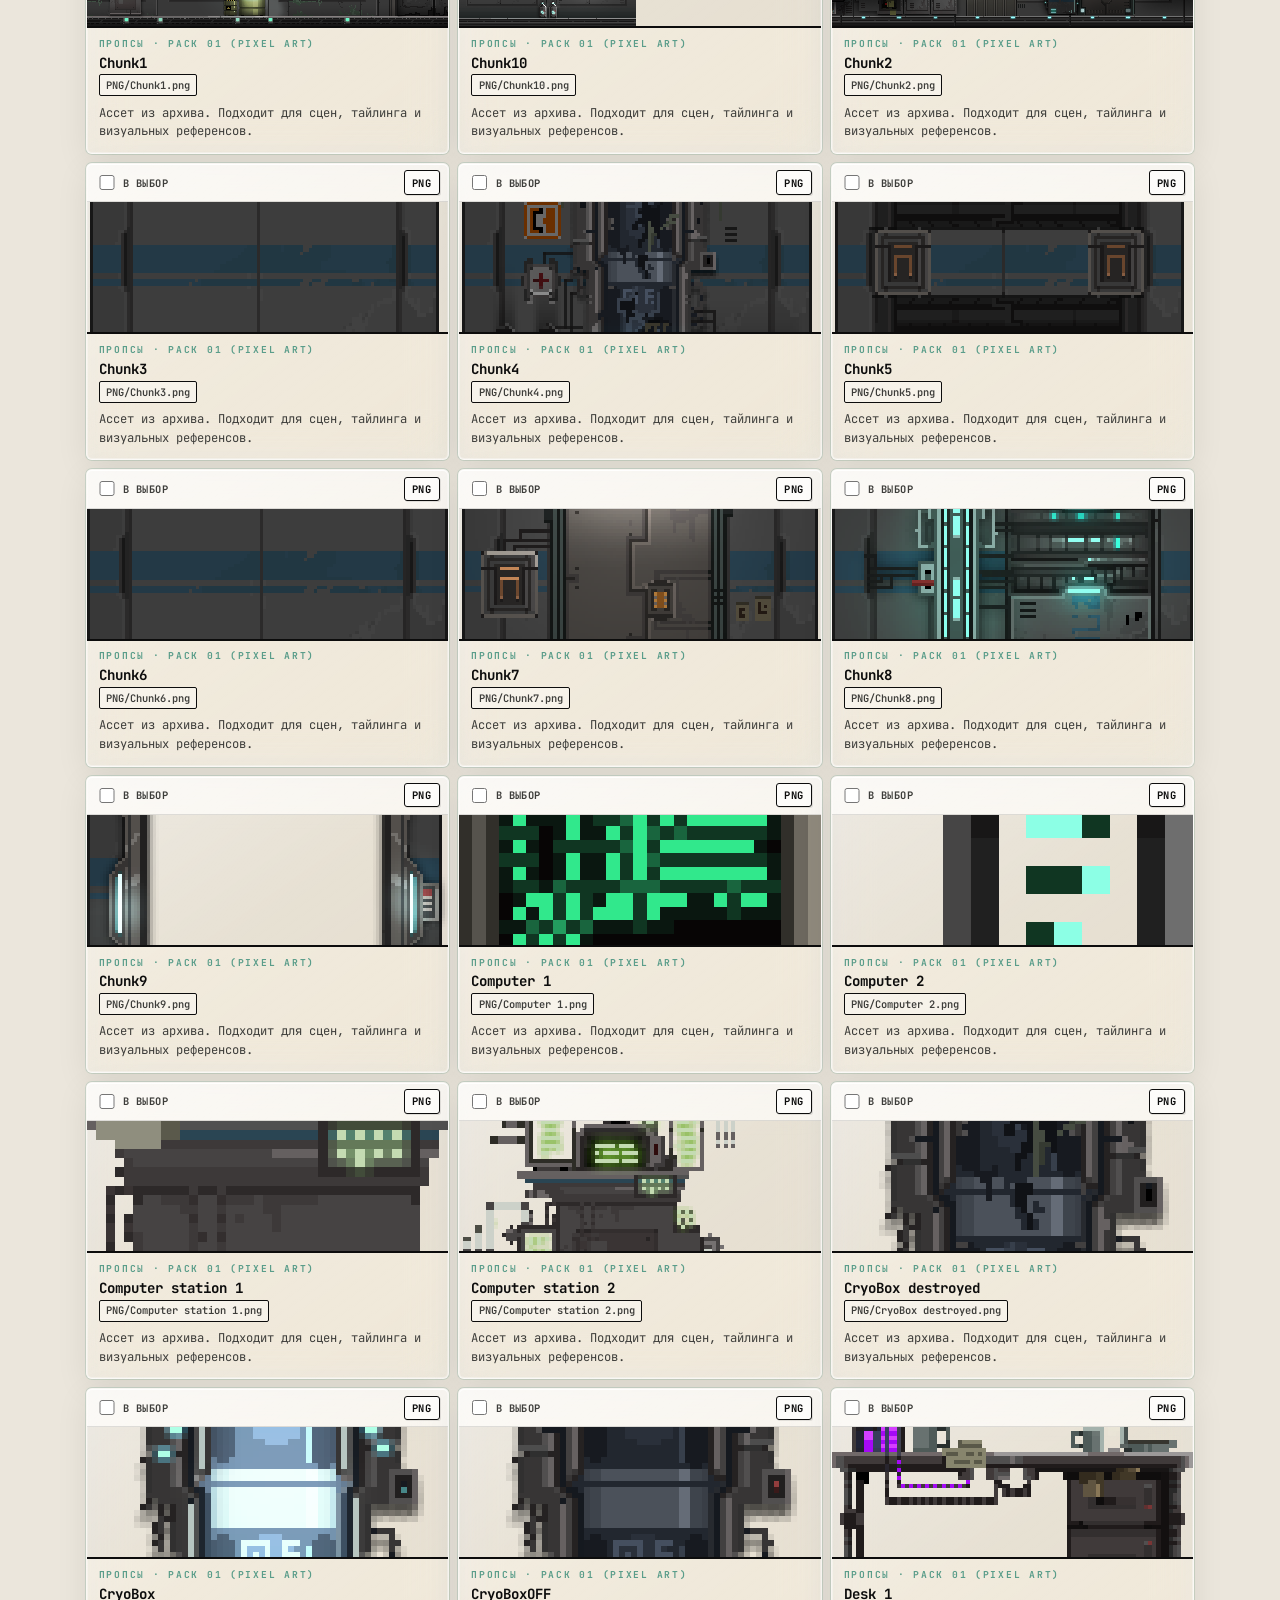
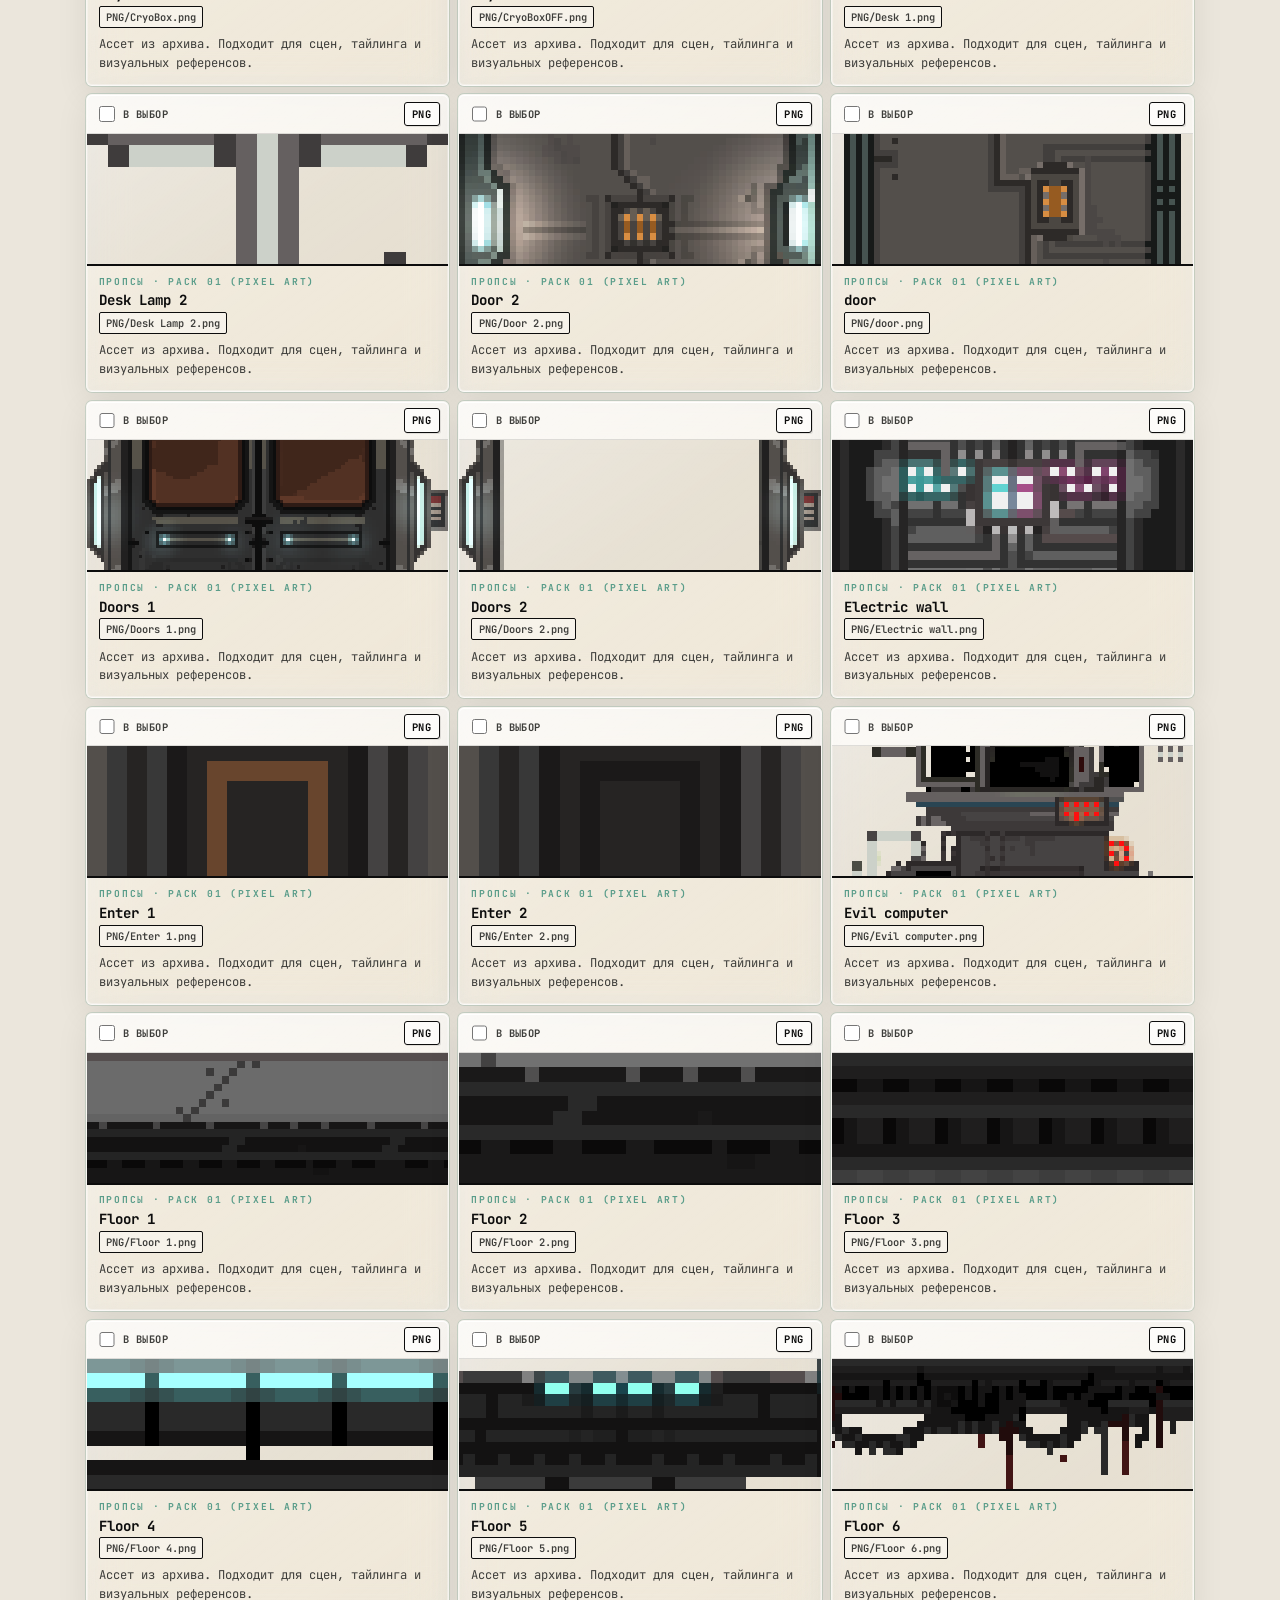
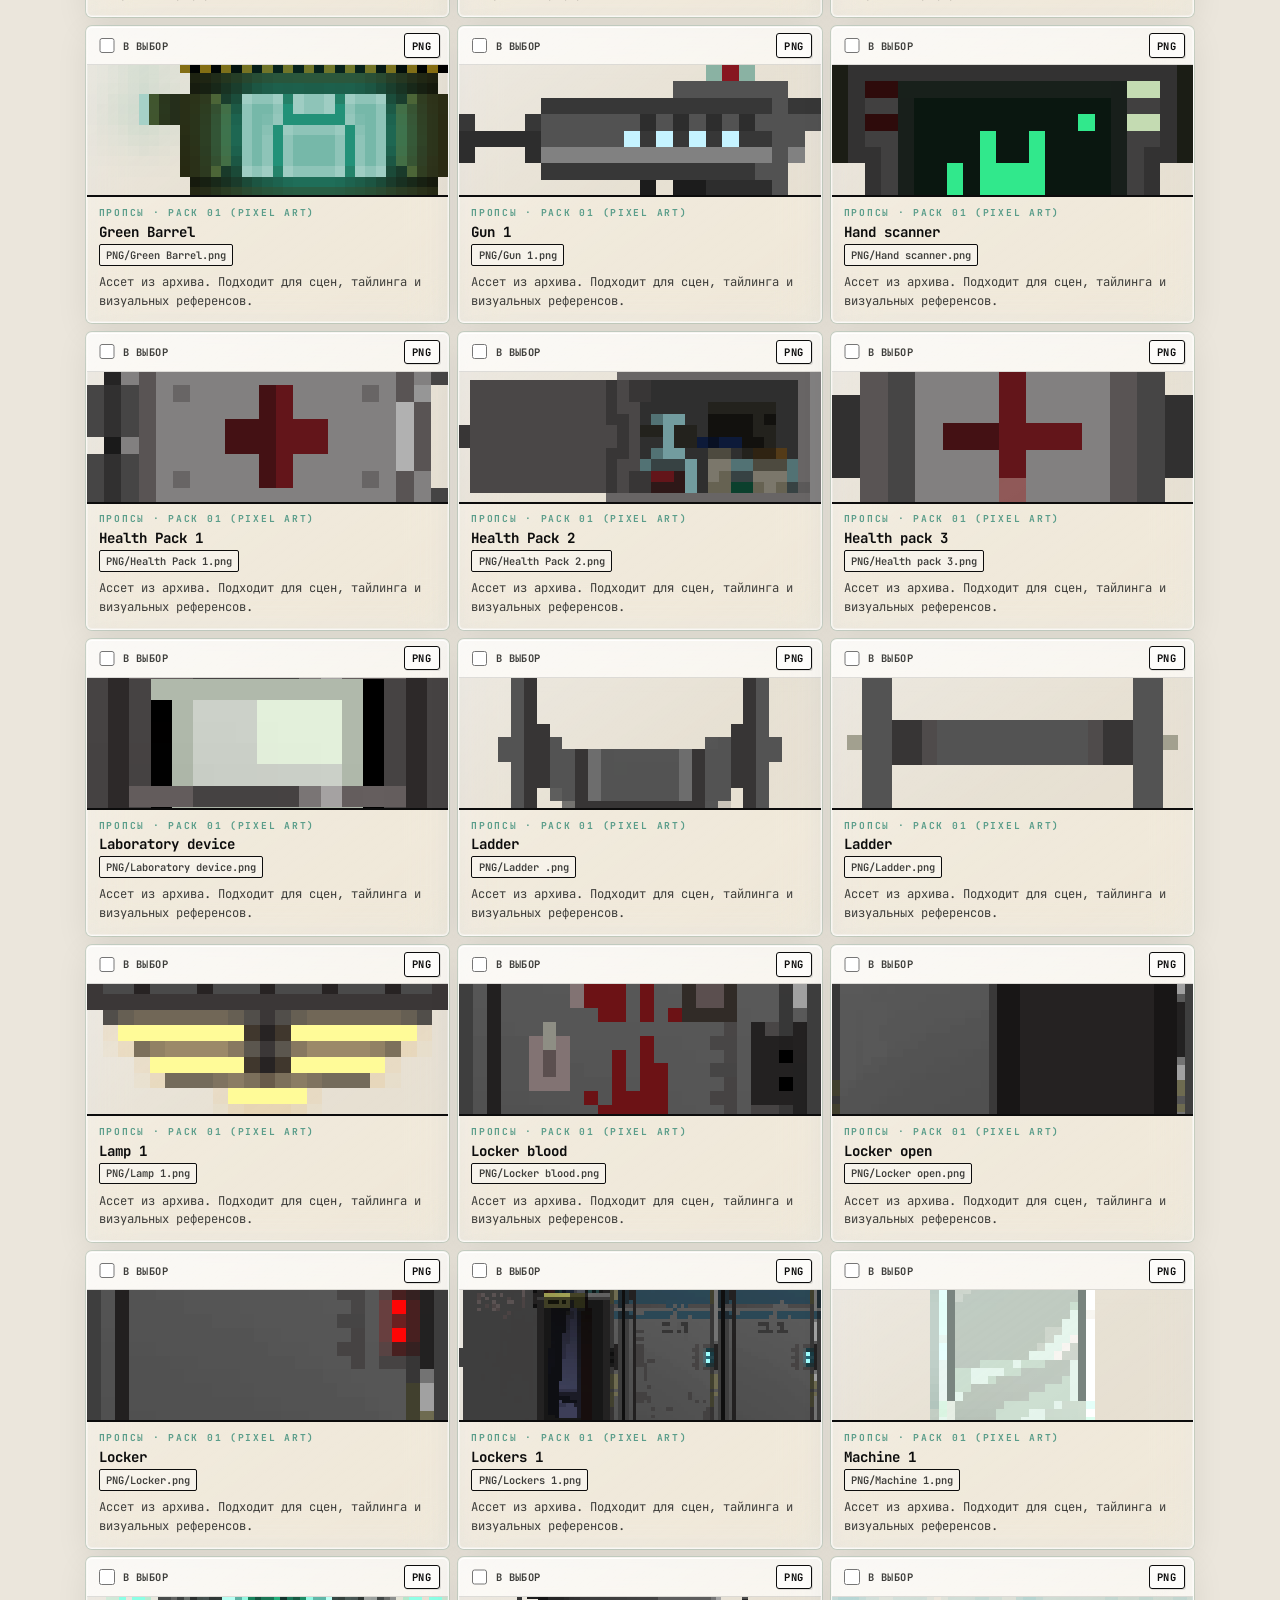
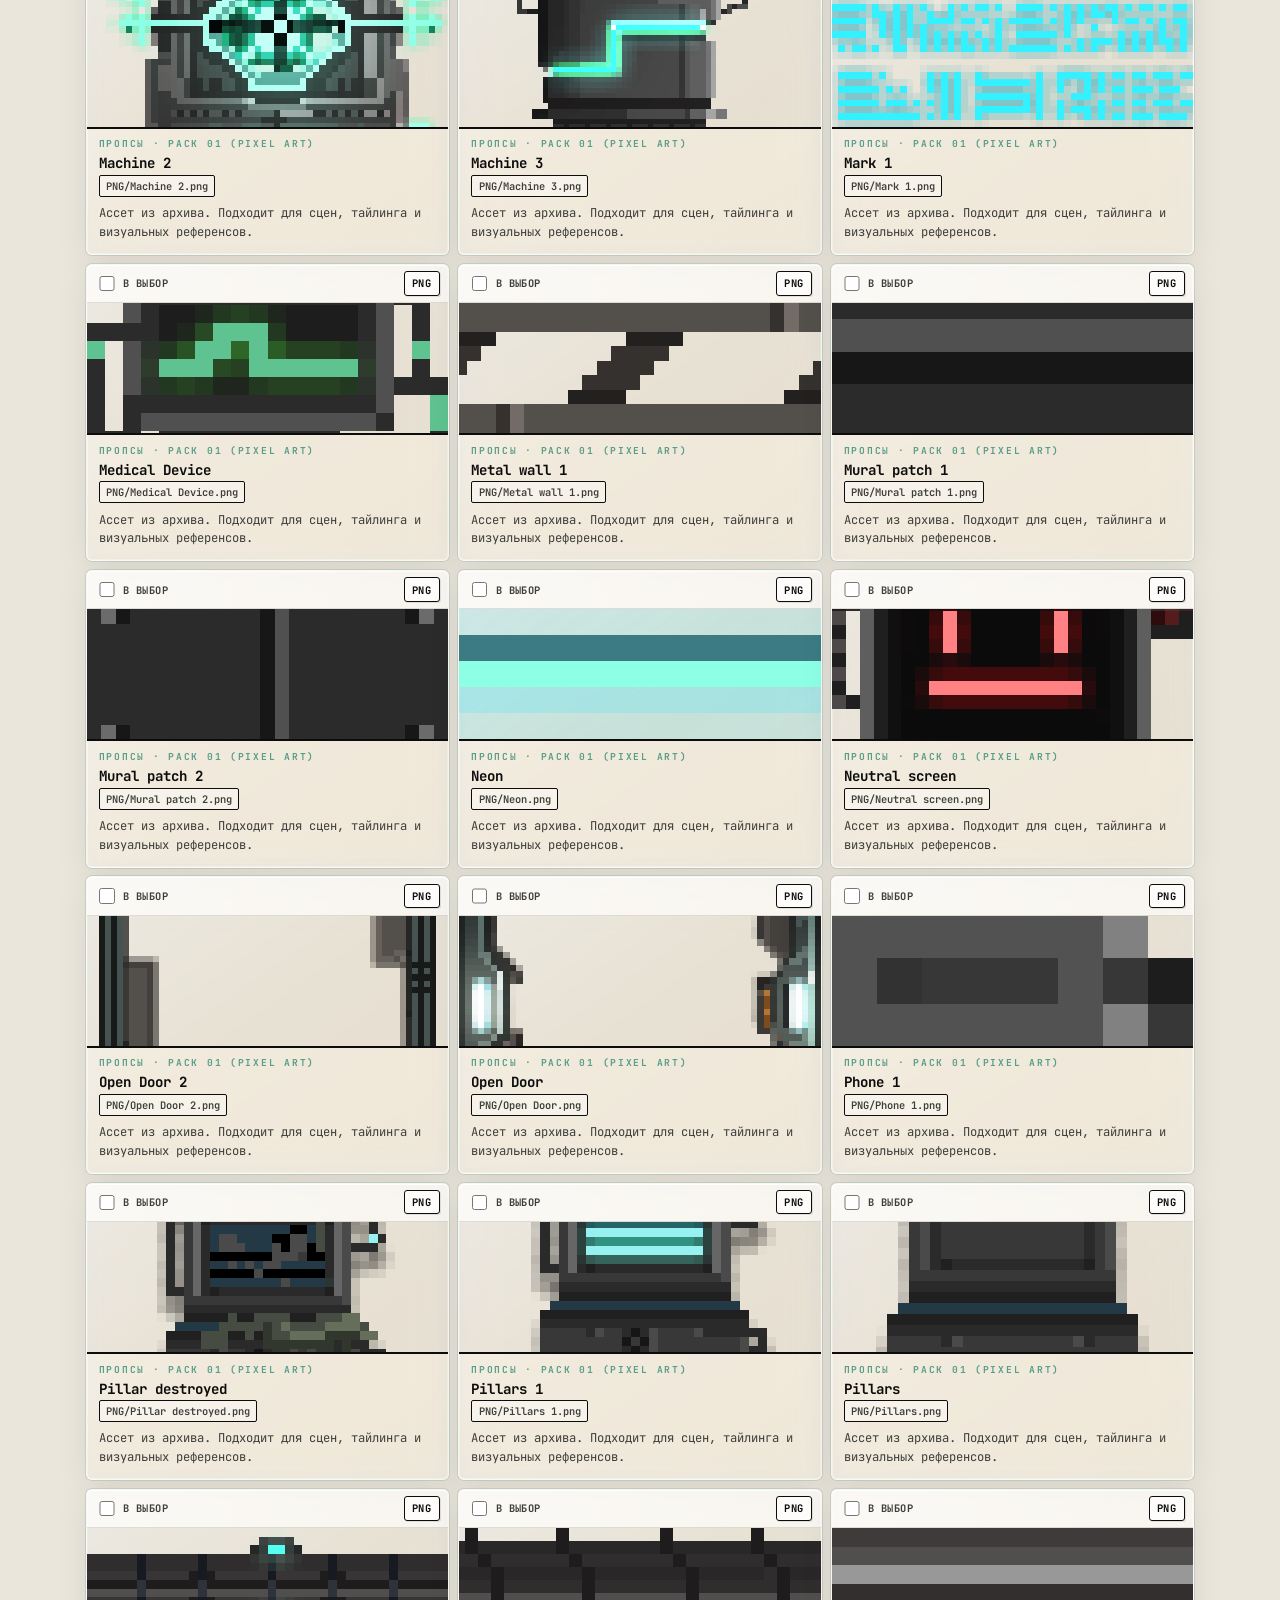
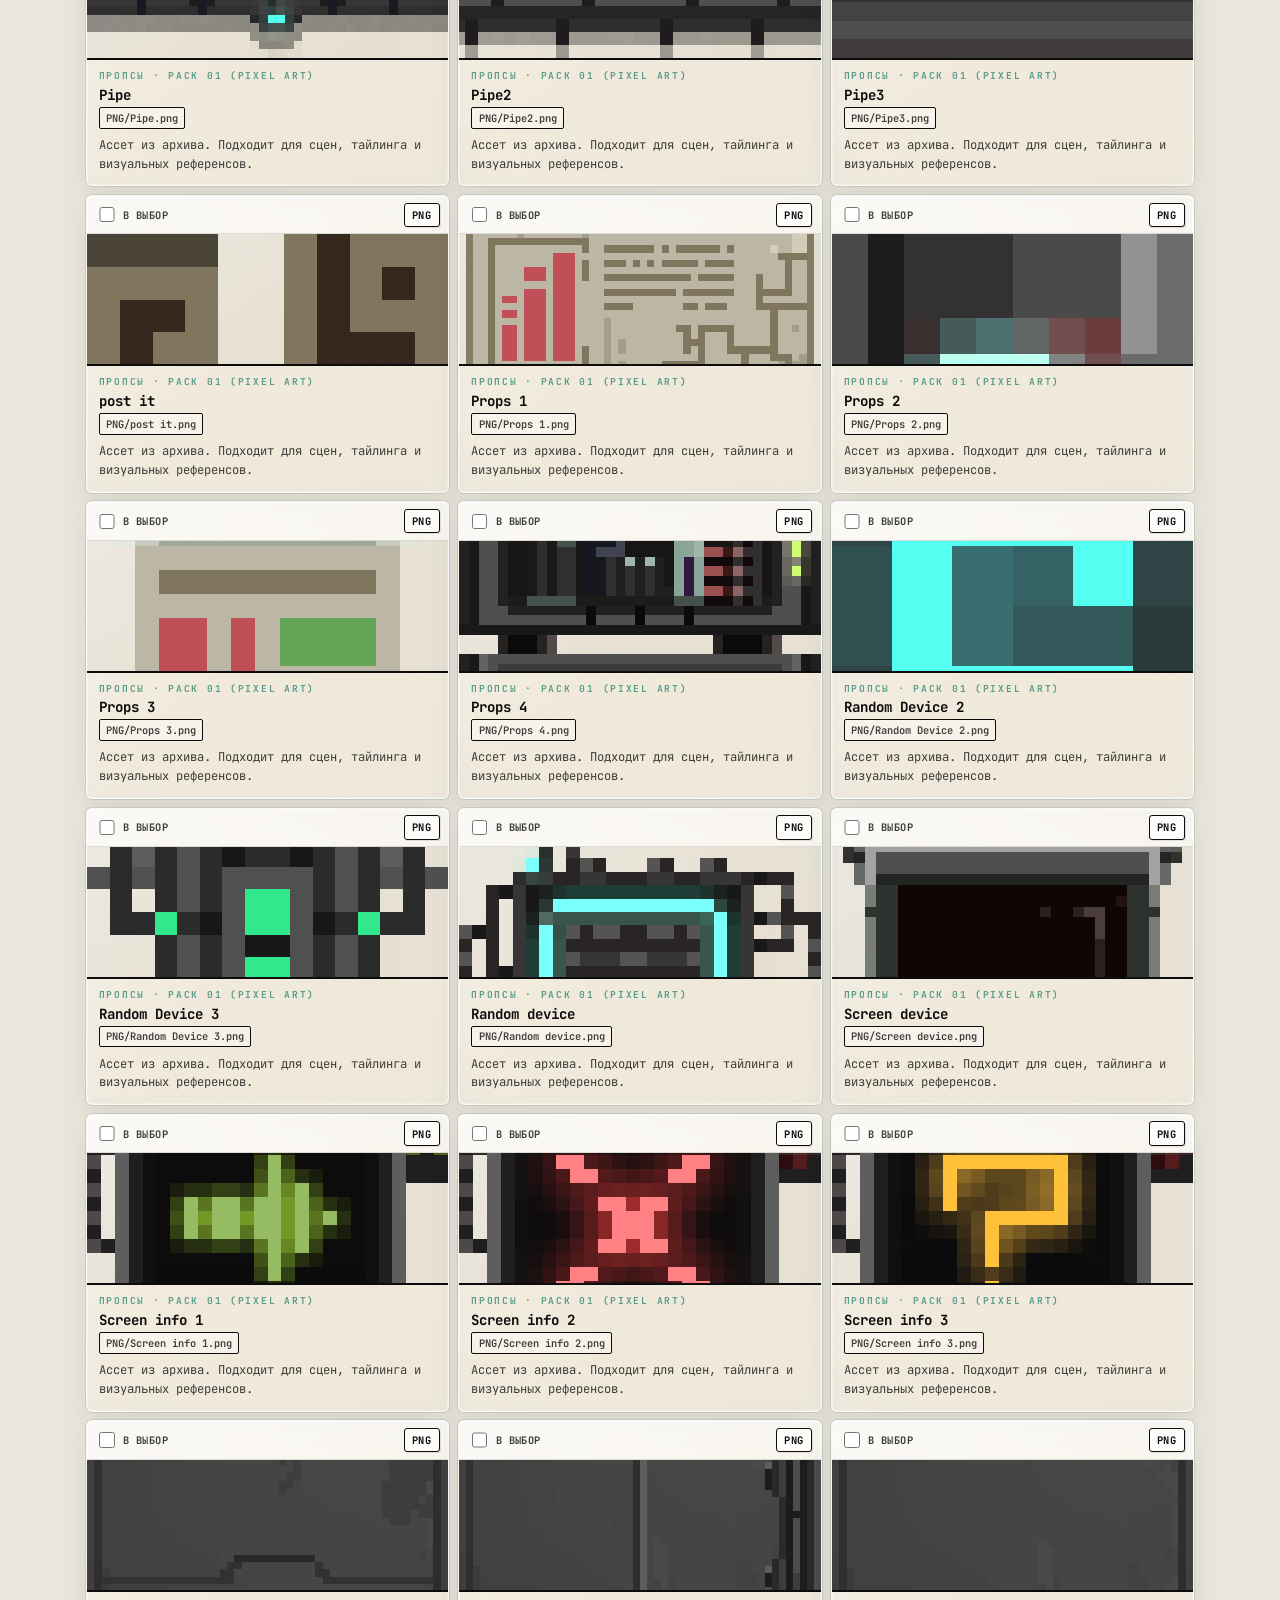
==== commit d14b568a: "Gallery: select assets, single PNG download, ZIP export with JSZip Made-with: Cursor" ====
--- a/references.html
+++ b/references.html
@@ -54,7 +54,7 @@
         <h1>Галерея пиксель-ассетов</h1>
         <p class="lead">
           У каждой карточки — превью, имя файла и путь внутри исходного архива.
-          Можно отфильтровать по типу (фон, вода, деревья и т.д.) и по коллекции.
+          Отметьте нужные PNG и скачайте одним ZIP; выбор сохраняется в браузере.
         </p>
       </section>
 
@@ -92,8 +92,21 @@
 
       <section class="result-row">
         <p id="resultCount">Найдено: 0</p>
-        <button id="clearFilters" class="btn ghost small" type="button">Сбросить</button>
+        <div class="result-actions">
+          <span id="selectionCount" class="selection-hint" aria-live="polite">Выбрано: 0</span>
+          <button id="selectFilteredBtn" class="btn ghost small" type="button">
+            Все в выдаче
+          </button>
+          <button id="clearSelectionBtn" class="btn ghost small" type="button" disabled>
+            Снять выбор
+          </button>
+          <button id="downloadSelectedBtn" class="btn primary small" type="button" disabled>
+            Скачать ZIP
+          </button>
+          <button id="clearFilters" class="btn ghost small" type="button">Сбросить фильтры</button>
+        </div>
       </section>
+      <p id="downloadStatus" class="download-status" hidden aria-live="polite"></p>
 
       <section id="referenceGrid" class="reference-grid" tabindex="-1"></section>
 
@@ -122,6 +135,7 @@
     <footer class="footer">
       <p><a href="./index.html">На главную</a> · каталог хранится в репозитории рядом с превью</p>
     </footer>
+    <script src="./assets/vendor/jszip.min.js"></script>
     <script src="./app.js"></script>
   </body>
 </html>
--- a/styles.css
+++ b/styles.css
@@ -535,6 +535,17 @@
   border-color: rgba(255, 255, 255, 0.25);
 }
 
+.btn:disabled {
+  opacity: 0.45;
+  cursor: not-allowed;
+  pointer-events: none;
+  box-shadow: none;
+}
+
+.btn:disabled::before {
+  display: none;
+}
+
 .hero-proof {
   display: flex;
   flex-wrap: wrap;
@@ -829,6 +840,27 @@
   gap: 0.45rem;
 }
 
+.result-actions {
+  display: flex;
+  flex-wrap: wrap;
+  align-items: center;
+  gap: 0.4rem;
+}
+
+.selection-hint {
+  font-size: 0.72rem;
+  font-weight: 700;
+  color: var(--ink);
+  margin-right: 0.15rem;
+}
+
+.download-status {
+  margin: 0.35rem 0 0;
+  font-size: 0.72rem;
+  font-weight: 600;
+  color: var(--ink-muted);
+}
+
 .result-row p {
   margin: 0;
   color: var(--ink-muted);
@@ -852,10 +884,68 @@
   transition: transform 0.2s ease, box-shadow 0.2s ease;
 }
 
+.ref-card--selected {
+  box-shadow: var(--shadow-soft), 0 0 0 2px var(--mint), var(--shadow-inset);
+}
+
+.ref-card-toolbar {
+  display: flex;
+  align-items: center;
+  justify-content: space-between;
+  gap: 0.5rem;
+  padding: 0.4rem 0.55rem;
+  background: rgba(255, 255, 255, 0.55);
+  border-bottom: 1px solid rgba(12, 12, 12, 0.12);
+}
+
+.ref-card-pick {
+  display: inline-flex;
+  align-items: center;
+  gap: 0.35rem;
+  margin: 0;
+  font-size: 0.65rem;
+  font-weight: 700;
+  text-transform: uppercase;
+  letter-spacing: 0.04em;
+  color: var(--ink-muted);
+  cursor: pointer;
+  user-select: none;
+}
+
+.ref-card-pick input {
+  width: 0.95rem;
+  height: 0.95rem;
+  accent-color: var(--mint);
+  cursor: pointer;
+}
+
+.ref-card-dl {
+  font-size: 0.65rem;
+  font-weight: 700;
+  text-transform: uppercase;
+  letter-spacing: 0.05em;
+  padding: 0.2rem 0.45rem;
+  border-radius: 3px;
+  border: 1px solid var(--ink);
+  background: rgba(255, 255, 255, 0.65);
+  color: var(--ink);
+  text-decoration: none;
+  box-shadow: 1px 1px 0 rgba(12, 12, 12, 0.1);
+}
+
+.ref-card-dl:hover {
+  background: rgba(90, 157, 138, 0.15);
+}
+
 .ref-card:hover {
   transform: translateY(-3px);
   box-shadow: var(--shadow-soft), 0 12px 40px rgba(90, 157, 138, 0.12),
     var(--shadow-inset);
+}
+
+.ref-card--selected:hover {
+  box-shadow: var(--shadow-soft), 0 12px 40px rgba(90, 157, 138, 0.12),
+    0 0 0 2px var(--mint), var(--shadow-inset);
 }
 
 .ref-card-visual {
